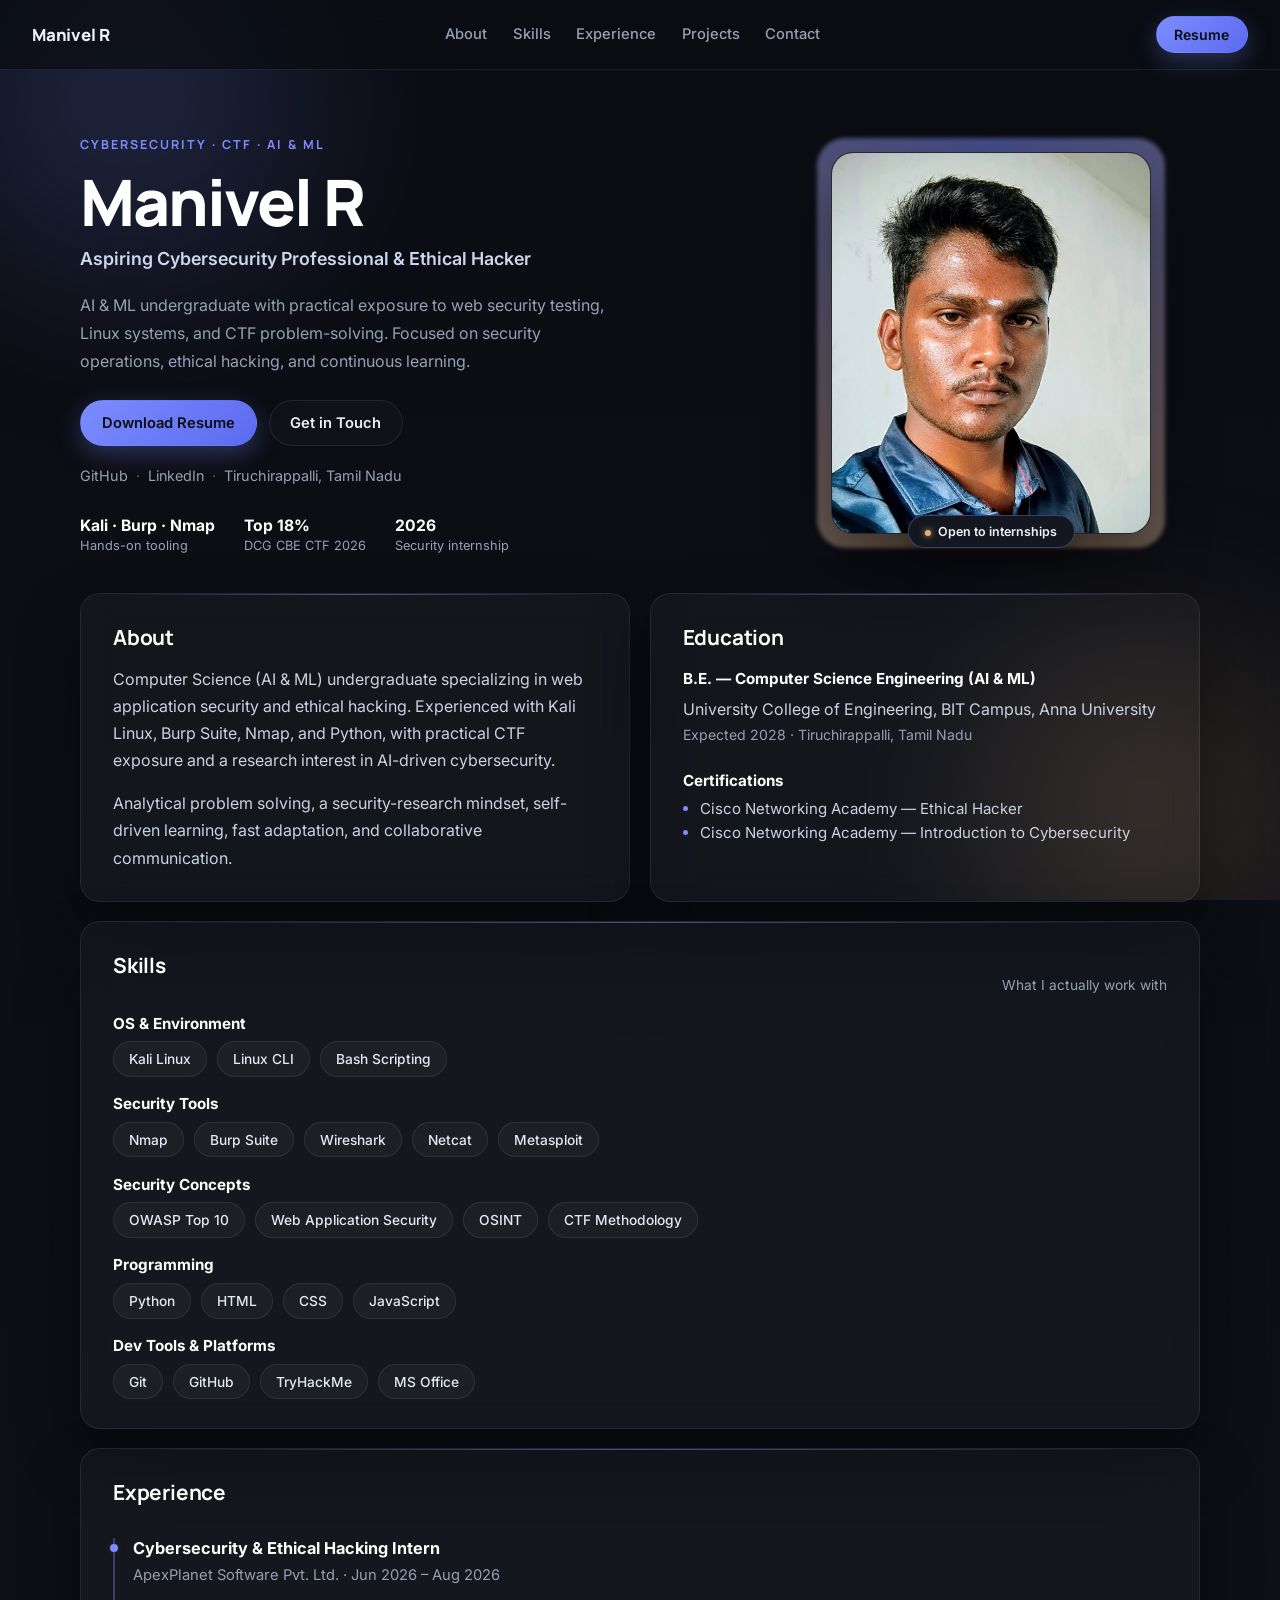
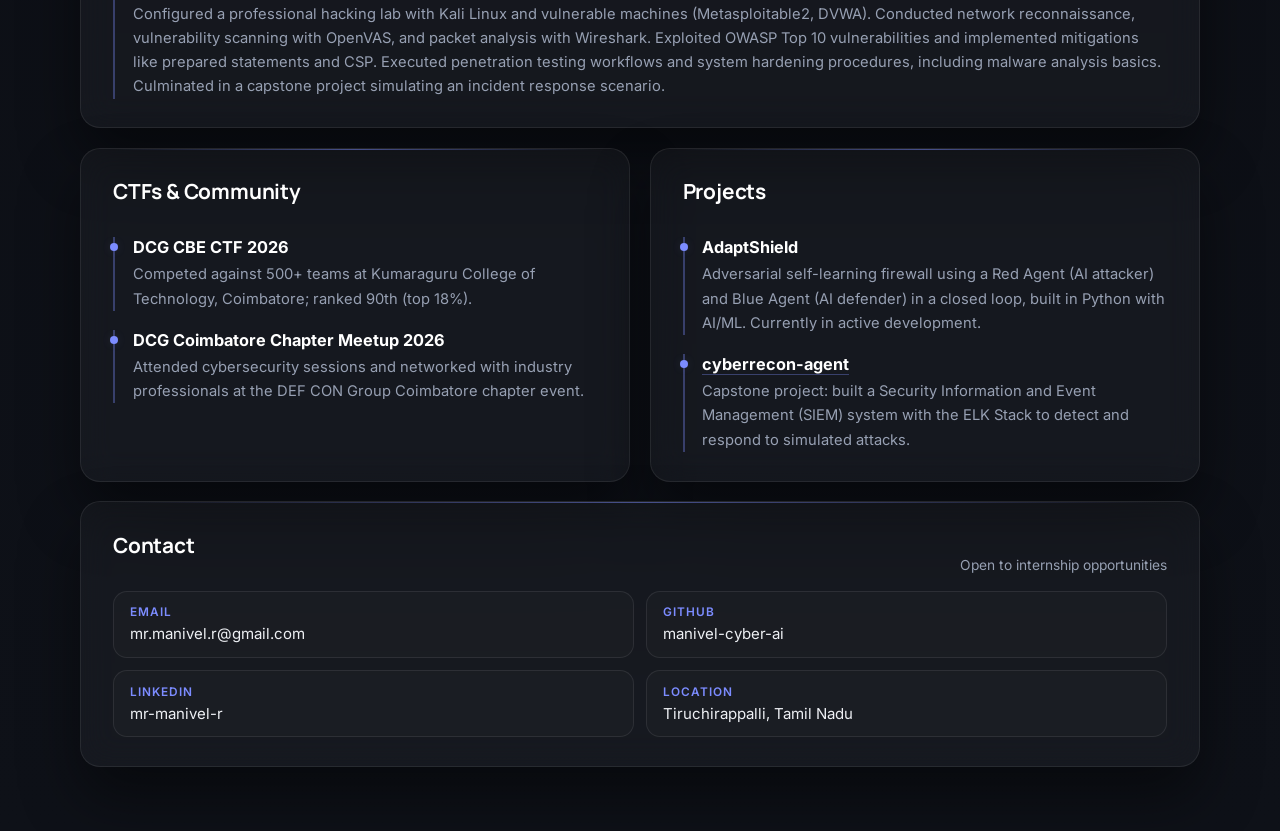
==== index.html @ faaf05df "Update portfolio" ====
<!doctype html>
<html lang="en">
  <head>
    <meta charset="UTF-8" />
    <meta name="viewport" content="width=device-width, initial-scale=1.0" />
    <meta
      name="description"
      content="Manivel R — Cybersecurity-focused AI & ML undergraduate portfolio and resume."
    />
    <meta
      name="keywords"
      content="Manivel R, cybersecurity, AI and ML, portfolio, ethical hacking, CTF"
    />
    <meta name="author" content="Manivel R" />
    <meta property="og:title" content="Manivel R | Cybersecurity Portfolio" />
    <meta
      property="og:description"
      content="Cybersecurity-focused AI & ML undergraduate portfolio featuring skills, projects, and resume."
    />
    <meta property="og:type" content="website" />
    <meta property="og:image" content="profile_pic.jpeg" />
    <meta name="theme-color" content="#0b0d13" />
    <title>Manivel R | Portfolio</title>
    <link rel="preconnect" href="https://fonts.googleapis.com" />
    <link rel="preconnect" href="https://fonts.gstatic.com" crossorigin />
    <link
      href="https://fonts.googleapis.com/css2?family=Inter:wght@400;500;600;700&family=Manrope:wght@600;700;800&display=swap"
      rel="stylesheet"
    />
    <link rel="stylesheet" href="styles.css" />
  </head>
  <body>
    <div class="bg-field" aria-hidden="true">
      <div class="blob blob-1"></div>
      <div class="blob blob-2"></div>
    </div>

    <header class="topnav">
      <a class="brand" href="#top">Manivel R</a>
      <nav class="nav-links">
        <a href="#about">About</a>
        <a href="#skills">Skills</a>
        <a href="#experience">Experience</a>
        <a href="#projects">Projects</a>
        <a href="#contact">Contact</a>
      </nav>
      <a class="btn primary nav-cta" href="Manivel_R_Portfolio_Resume.pdf" target="_blank" rel="noreferrer">
        Resume
      </a>
    </header>

    <main class="page" id="top">
      <!-- HERO -->
      <section class="hero">
        <div class="hero-text">
          <p class="eyebrow">Cybersecurity &middot; CTF &middot; AI &amp; ML</p>
          <h1>Manivel R</h1>
          <p class="role">Aspiring Cybersecurity Professional &amp; Ethical Hacker</p>
          <p class="subtitle">
            AI &amp; ML undergraduate with practical exposure to web security testing, Linux
            systems, and CTF problem-solving. Focused on security operations, ethical hacking,
            and continuous learning.
          </p>

          <div class="hero-actions">
            <a class="btn primary" href="Manivel_R_Portfolio_Resume.pdf" target="_blank" rel="noreferrer">
              Download Resume
            </a>
            <a class="btn ghost" href="mailto:mr.manivel.r@gmail.com">Get in Touch</a>
          </div>

          <div class="hero-links">
            <a href="https://github.com/manivel-cyber-ai" target="_blank" rel="noreferrer">GitHub</a>
            <span class="dot-sep">&middot;</span>
            <a href="https://linkedin.com/in/mr-manivel-r" target="_blank" rel="noreferrer">LinkedIn</a>
            <span class="dot-sep">&middot;</span>
            <span>Tiruchirappalli, Tamil Nadu</span>
          </div>

          <ul class="fact-row">
            <li>
              <strong>Kali &middot; Burp &middot; Nmap</strong>
              <span>Hands-on tooling</span>
            </li>
            <li>
              <strong>Top 18%</strong>
              <span>DCG CBE CTF 2026</span>
            </li>
            <li>
              <strong>2026</strong>
              <span>Security internship</span>
            </li>
          </ul>
        </div>

        <div class="hero-photo">
          <div class="photo-ring" aria-hidden="true"></div>
          <div class="photo-card">
            <img
              src="profile_pic.jpeg"
              alt="Portrait of Manivel R"
              width="420"
              height="500"
              fetchpriority="high"
              decoding="async"
            />
          </div>
          <span class="status-pill">Open to internships</span>
        </div>
      </section>

      <!-- ABOUT + EDUCATION -->
      <section class="grid two-up mb" id="about">
        <article class="panel reveal">
          <h2>About</h2>
          <p>
            Computer Science (AI &amp; ML) undergraduate specializing in web application
            security and ethical hacking. Experienced with Kali Linux, Burp Suite, Nmap, and
            Python, with practical CTF exposure and a research interest in AI-driven
            cybersecurity.
          </p>
          <p class="mt-md">
            Analytical problem solving, a security-research mindset, self-driven learning, fast
            adaptation, and collaborative communication.
          </p>
        </article>

        <article class="panel reveal" id="education" style="animation-delay:.08s">
          <h2>Education</h2>
          <p class="item-title">B.E. — Computer Science Engineering (AI &amp; ML)</p>
          <p>University College of Engineering, BIT Campus, Anna University</p>
          <p class="muted">Expected 2028 &middot; Tiruchirappalli, Tamil Nadu</p>

          <p class="item-title mt-lg">Certifications</p>
          <ul class="cert-list">
            <li>Cisco Networking Academy — Ethical Hacker</li>
            <li>Cisco Networking Academy — Introduction to Cybersecurity</li>
          </ul>
        </article>
      </section>

      <!-- SKILLS -->
      <section class="panel mb reveal" id="skills">
        <div class="section-head">
          <h2>Skills</h2>
          <span>What I actually work with</span>
        </div>

        <p class="item-title mt-sm">OS &amp; Environment</p>
        <div class="chips mb-sm">
          <span>Kali Linux</span>
          <span>Linux CLI</span>
          <span>Bash Scripting</span>
        </div>

        <p class="item-title mt-sm">Security Tools</p>
        <div class="chips mb-sm">
          <span>Nmap</span>
          <span>Burp Suite</span>
          <span>Wireshark</span>
          <span>Netcat</span>
          <span>Metasploit</span>
        </div>

        <p class="item-title mt-sm">Security Concepts</p>
        <div class="chips mb-sm">
          <span>OWASP Top 10</span>
          <span>Web Application Security</span>
          <span>OSINT</span>
          <span>CTF Methodology</span>
        </div>

        <p class="item-title mt-sm">Programming</p>
        <div class="chips mb-sm">
          <span>Python</span>
          <span>HTML</span>
          <span>CSS</span>
          <span>JavaScript</span>
        </div>

        <p class="item-title mt-sm">Dev Tools &amp; Platforms</p>
        <div class="chips">
          <span>Git</span>
          <span>GitHub</span>
          <span>TryHackMe</span>
          <span>MS Office</span>
        </div>
      </section>

      <!-- EXPERIENCE -->
      <section class="panel mb reveal" id="experience">
        <div class="section-head">
          <h2>Experience</h2>
        </div>
        <ul class="timeline">
          <li>
            <strong>Cybersecurity &amp; Ethical Hacking Intern</strong>
            <span class="muted">ApexPlanet Software Pvt. Ltd. &middot; Jun 2026 – Aug 2026</span>
            <span class="desc-text mt-sm">
              Configured a professional hacking lab with Kali Linux and vulnerable machines
              (Metasploitable2, DVWA). Conducted network reconnaissance, vulnerability scanning
              with OpenVAS, and packet analysis with Wireshark. Exploited OWASP Top 10
              vulnerabilities and implemented mitigations like prepared statements and CSP.
              Executed penetration testing workflows and system hardening procedures, including
              malware analysis basics. Culminated in a capstone project simulating an incident
              response scenario.
            </span>
          </li>
        </ul>
      </section>

      <!-- CTF + PROJECTS -->
      <section class="grid two-up mb reveal">
        <article class="panel">
          <div class="section-head">
            <h2>CTFs &amp; Community</h2>
          </div>
          <ul class="timeline">
            <li>
              <strong>DCG CBE CTF 2026</strong>
              <span>Competed against 500+ teams at Kumaraguru College of Technology, Coimbatore; ranked 90th (top 18%).</span>
            </li>
            <li>
              <strong>DCG Coimbatore Chapter Meetup 2026</strong>
              <span>Attended cybersecurity sessions and networked with industry professionals at the DEF CON Group Coimbatore chapter event.</span>
            </li>
          </ul>
        </article>

        <article class="panel" id="projects" style="animation-delay:.08s">
          <div class="section-head">
            <h2>Projects</h2>
          </div>
          <ul class="timeline">
            <li>
              <strong>AdaptShield</strong>
              <span>
                Adversarial self-learning firewall using a Red Agent (AI attacker) and Blue
                Agent (AI defender) in a closed loop, built in Python with AI/ML. Currently in
                active development.
              </span>
            </li>
            <li>
              <strong>
                <a class="project-link" href="https://github.com/manivel-cyber-ai/cyberrecon-agent" target="_blank" rel="noreferrer">cyberrecon-agent</a>
              </strong>
              <span>
                Capstone project: built a Security Information and Event Management (SIEM)
                system with the ELK Stack to detect and respond to simulated attacks.
              </span>
            </li>
          </ul>
        </article>
      </section>

      <!-- CONTACT / FOOTER -->
      <footer class="panel reveal" id="contact">
        <div class="section-head">
          <h2>Contact</h2>
          <span>Open to internship opportunities</span>
        </div>
        <div class="contact-grid">
          <a class="contact-item" href="mailto:mr.manivel.r@gmail.com">
            <span class="contact-key">Email</span>
            <span class="contact-val">mr.manivel.r@gmail.com</span>
          </a>
          <a class="contact-item" href="https://github.com/manivel-cyber-ai" target="_blank" rel="noreferrer">
            <span class="contact-key">GitHub</span>
            <span class="contact-val">manivel-cyber-ai</span>
          </a>
          <a class="contact-item" href="https://linkedin.com/in/mr-manivel-r" target="_blank" rel="noreferrer">
            <span class="contact-key">LinkedIn</span>
            <span class="contact-val">mr-manivel-r</span>
          </a>
          <div class="contact-item static">
            <span class="contact-key">Location</span>
            <span class="contact-val">Tiruchirappalli, Tamil Nadu</span>
          </div>
        </div>
      </footer>
    </main>

    <script src="script.js"></script>
  </body>
</html>
---- styles.css ----
:root {
  --bg: #0b0d13;
  --bg-2: #0e1118;
  --surface: rgba(255, 255, 255, 0.035);
  --surface-solid: #14171f;
  --border: rgba(255, 255, 255, 0.08);
  --border-strong: rgba(124, 140, 255, 0.35);
  --text: #eef0f4;
  --muted: #97a0b3;
  --accent: #7c8cff;
  --accent-soft: rgba(124, 140, 255, 0.14);
  --sand: #e3b075;
  --sand-soft: rgba(227, 176, 117, 0.16);
  --shadow: 0 30px 60px rgba(0, 0, 0, 0.45);
  --sans: Inter, system-ui, -apple-system, "Segoe UI", sans-serif;
  --display: Manrope, Inter, system-ui, sans-serif;
}

* {
  box-sizing: border-box;
}

html {
  scroll-behavior: smooth;
}

@media (prefers-reduced-motion: reduce) {
  html {
    scroll-behavior: auto;
  }
  *, *::before, *::after {
    animation-duration: 0.001ms !important;
    animation-iteration-count: 1 !important;
    transition-duration: 0.001ms !important;
  }
}

body {
  margin: 0;
  font-family: var(--sans);
  color: var(--text);
  background: linear-gradient(180deg, var(--bg), var(--bg-2));
  min-height: 100vh;
  overflow-x: hidden;
}

h1, h2, .eyebrow, .brand {
  font-family: var(--display);
}

/* ---------- ambient background ---------- */
.bg-field {
  position: fixed;
  inset: 0;
  z-index: 0;
  pointer-events: none;
  overflow: hidden;
}

.blob {
  position: absolute;
  border-radius: 50%;
  filter: blur(90px);
  opacity: 0.28;
  animation: drift 22s ease-in-out infinite;
}

.blob-1 {
  width: 32rem;
  height: 32rem;
  top: -10rem;
  left: -8rem;
  background: radial-gradient(circle, var(--accent), transparent 70%);
}

.blob-2 {
  width: 28rem;
  height: 28rem;
  bottom: -8rem;
  right: -6rem;
  background: radial-gradient(circle, var(--sand), transparent 70%);
  animation-delay: -8s;
  animation-duration: 26s;
}

@keyframes drift {
  0%, 100% { transform: translate(0, 0) scale(1); }
  50% { transform: translate(3rem, -2rem) scale(1.08); }
}

/* ---------- top nav ---------- */
.topnav {
  position: sticky;
  top: 0;
  z-index: 50;
  display: flex;
  align-items: center;
  justify-content: space-between;
  gap: 1rem;
  padding: 1rem 2rem;
  background: rgba(11, 13, 19, 0.72);
  backdrop-filter: blur(14px);
  border-bottom: 1px solid var(--border);
}

.brand {
  font-weight: 800;
  font-size: 1.05rem;
  color: var(--text);
  text-decoration: none;
  letter-spacing: -0.01em;
}

.nav-links {
  display: flex;
  gap: 1.6rem;
}

.nav-links a {
  color: var(--muted);
  text-decoration: none;
  font-size: 0.92rem;
  font-weight: 500;
  transition: color 0.2s ease;
}

.nav-links a:hover {
  color: var(--text);
}

.nav-cta {
  padding: 0.55rem 1.1rem !important;
  font-size: 0.88rem !important;
}

@media (max-width: 760px) {
  .nav-links {
    display: none;
  }
  .topnav {
    padding: 0.9rem 1.2rem;
  }
}

/* ---------- layout ---------- */
.page {
  width: min(1120px, calc(100% - 2.4rem));
  margin: 0 auto;
  padding: 3rem 0 4rem;
  position: relative;
  z-index: 1;
}

.grid {
  display: grid;
  gap: 1.2rem;
}

.two-up {
  grid-template-columns: repeat(2, minmax(0, 1fr));
}

.mb { margin-bottom: 1.2rem; }
.mb-sm { margin-bottom: 0.9rem; }
.mt-sm { margin-top: 0.9rem; display: block; }
.mt-md { margin-top: 1rem; }
.mt-lg { margin-top: 1.3rem; display: block; }

/* ---------- reveal on scroll ---------- */
.reveal {
  opacity: 0;
  transform: translateY(24px);
  transition: opacity 0.7s cubic-bezier(0.16, 1, 0.3, 1), transform 0.7s cubic-bezier(0.16, 1, 0.3, 1);
}

.reveal.in-view {
  opacity: 1;
  transform: translateY(0);
}

/* ---------- panels ---------- */
.panel {
  background: var(--surface);
  border: 1px solid var(--border);
  border-radius: 20px;
  padding: 1.8rem 2rem;
  box-shadow: var(--shadow);
  backdrop-filter: blur(16px);
  transition: transform 0.35s cubic-bezier(0.16, 1, 0.3, 1), border-color 0.3s ease, box-shadow 0.3s ease;
  position: relative;
}

.panel::before {
  content: "";
  position: absolute;
  top: 0;
  left: 2rem;
  right: 2rem;
  height: 1px;
  background: linear-gradient(90deg, transparent, var(--accent), transparent);
  opacity: 0.5;
}

.panel:hover {
  transform: translateY(-4px);
  border-color: var(--border-strong);
  box-shadow: 0 36px 70px rgba(0, 0, 0, 0.5);
}

h2 {
  margin: 0 0 0.9rem;
  font-size: 1.3rem;
  font-weight: 700;
  color: #fff;
  letter-spacing: -0.01em;
}

.section-head {
  display: flex;
  align-items: end;
  justify-content: space-between;
  gap: 1rem;
  margin-bottom: 1.1rem;
}

.section-head span {
  color: var(--muted);
  font-size: 0.86rem;
}

p {
  margin: 0;
  line-height: 1.7;
  color: #cbd2e0;
}

.muted {
  color: var(--muted);
  font-size: 0.88rem;
}

.item-title {
  font-weight: 700;
  margin-bottom: 0.3rem;
  color: #fff;
  font-size: 0.95rem;
}

.cert-list {
  margin: 0.3rem 0 0;
  padding-left: 1.1rem;
  color: #cbd2e0;
  display: grid;
  gap: 0.35rem;
  font-size: 0.94rem;
}

.cert-list li::marker {
  color: var(--accent);
}

/* ---------- hero ---------- */
.hero {
  display: grid;
  grid-template-columns: 1.35fr 0.85fr;
  gap: 2.5rem;
  align-items: center;
  margin-bottom: 2.5rem;
  padding-top: 1rem;
}

.eyebrow {
  margin: 0 0 0.9rem;
  text-transform: uppercase;
  letter-spacing: 0.16em;
  color: var(--accent);
  font-weight: 700;
  font-size: 0.78rem;
}

h1 {
  margin: 0;
  font-size: clamp(2.6rem, 5.2vw, 4rem);
  line-height: 1.02;
  letter-spacing: -0.03em;
  font-weight: 800;
  color: #fff;
}

.role {
  margin-top: 0.6rem;
  color: #cdd6ec;
  font-size: 1.12rem;
  font-weight: 600;
}

.subtitle {
  margin: 1rem 0 0;
  max-width: 54ch;
  color: var(--muted);
  font-size: 1rem;
  line-height: 1.75;
}

.hero-actions {
  display: flex;
  flex-wrap: wrap;
  gap: 0.75rem;
  margin-top: 1.6rem;
}

.btn {
  display: inline-flex;
  align-items: center;
  justify-content: center;
  padding: 0.82rem 1.3rem;
  border-radius: 999px;
  text-decoration: none;
  font-weight: 600;
  font-size: 0.92rem;
  border: 1px solid transparent;
  transition: transform 0.2s ease, box-shadow 0.2s ease, background 0.2s ease, border-color 0.2s ease;
}

.btn:hover {
  transform: translateY(-2px);
}

.primary {
  background: linear-gradient(135deg, var(--accent), #5b6bef);
  color: #0b0d13;
  box-shadow: 0 8px 24px rgba(124, 140, 255, 0.3);
}

.primary:hover {
  box-shadow: 0 12px 30px rgba(124, 140, 255, 0.45);
}

.ghost {
  color: var(--text);
  border-color: var(--border);
  background: rgba(255, 255, 255, 0.02);
}

.ghost:hover {
  border-color: var(--accent);
  background: var(--accent-soft);
}

.hero-links {
  display: flex;
  align-items: center;
  gap: 0.5rem;
  margin-top: 1.3rem;
  color: var(--muted);
  font-size: 0.9rem;
}

.hero-links a {
  color: var(--muted);
  text-decoration: none;
  transition: color 0.2s ease;
}

.hero-links a:hover {
  color: var(--accent);
}

.dot-sep {
  opacity: 0.5;
}

.fact-row {
  list-style: none;
  margin: 2rem 0 0;
  padding: 0;
  display: flex;
  gap: 1.8rem;
  flex-wrap: wrap;
}

.fact-row li {
  display: flex;
  flex-direction: column;
  gap: 0.2rem;
}

.fact-row strong {
  font-size: 0.98rem;
  color: #fff;
  font-weight: 700;
}

.fact-row span {
  color: var(--muted);
  font-size: 0.8rem;
}

/* ---------- hero photo ---------- */
.hero-photo {
  position: relative;
  justify-self: center;
  width: min(320px, 100%);
}

.photo-ring {
  position: absolute;
  inset: -14px;
  border-radius: 28px;
  background: conic-gradient(from 0deg, var(--accent), var(--sand), var(--accent));
  opacity: 0.5;
  filter: blur(2px);
  animation: rotate-ring 14s linear infinite;
}

@keyframes rotate-ring {
  to { transform: rotate(360deg); }
}

.photo-card {
  position: relative;
  border-radius: 22px;
  overflow: hidden;
  border: 1px solid var(--border);
  background: var(--surface-solid);
  box-shadow: var(--shadow);
}

.photo-card img {
  display: block;
  width: 100%;
  height: clamp(300px, 34vw, 380px);
  object-fit: cover;
  object-position: center 16%;
  filter: saturate(1.05) contrast(1.03);
}

.status-pill {
  position: absolute;
  bottom: -14px;
  left: 50%;
  transform: translateX(-50%);
  background: var(--surface-solid);
  border: 1px solid var(--border-strong);
  color: var(--text);
  font-size: 0.78rem;
  font-weight: 600;
  padding: 0.5rem 1rem;
  border-radius: 999px;
  box-shadow: 0 10px 24px rgba(0, 0, 0, 0.4);
  white-space: nowrap;
  animation: bob 4s ease-in-out infinite;
}

.status-pill::before {
  content: "";
  display: inline-block;
  width: 6px;
  height: 6px;
  border-radius: 50%;
  background: var(--sand);
  margin-right: 0.45rem;
  box-shadow: 0 0 6px var(--sand);
}

@keyframes bob {
  0%, 100% { transform: translate(-50%, 0); }
  50% { transform: translate(-50%, -5px); }
}

/* ---------- chips ---------- */
.chips {
  display: flex;
  flex-wrap: wrap;
  gap: 0.6rem;
}

.chips span {
  padding: 0.55rem 0.95rem;
  border-radius: 999px;
  background: rgba(255, 255, 255, 0.04);
  border: 1px solid var(--border);
  color: #e4e8f2;
  font-size: 0.86rem;
  font-weight: 500;
  transition: all 0.2s ease;
  cursor: default;
}

.chips span:hover {
  background: var(--accent-soft);
  border-color: var(--accent);
  color: #fff;
  transform: translateY(-2px);
}

/* ---------- timeline ---------- */
.timeline {
  list-style: none;
  margin: 0;
  padding: 0;
  display: grid;
  gap: 1.2rem;
}

.timeline li {
  padding-left: 1.1rem;
  border-left: 2px solid var(--border-strong);
  position: relative;
}

.timeline li::before {
  content: "";
  position: absolute;
  left: -5px;
  top: 6px;
  width: 8px;
  height: 8px;
  border-radius: 50%;
  background: var(--accent);
  box-shadow: 0 0 10px var(--accent-soft);
}

.timeline strong {
  display: block;
  margin-bottom: 0.3rem;
  color: #fff;
  font-size: 1.02rem;
}

.project-link {
  color: #fff;
  text-decoration: none;
  border-bottom: 1px solid var(--border-strong);
  transition: color 0.2s ease, border-color 0.2s ease;
}

.project-link:hover {
  color: var(--accent);
  border-color: var(--accent);
}

.timeline span {
  color: var(--muted);
  line-height: 1.65;
  font-size: 0.92rem;
}

.desc-text {
  color: #cbd2e0;
  font-size: 0.92rem;
  line-height: 1.75;
}

/* ---------- contact ---------- */
.contact-grid {
  display: grid;
  grid-template-columns: repeat(2, minmax(0, 1fr));
  gap: 0.8rem;
}

.contact-item {
  display: flex;
  flex-direction: column;
  gap: 0.3rem;
  padding: 0.85rem 1rem;
  border-radius: 14px;
  background: rgba(255, 255, 255, 0.02);
  border: 1px solid var(--border);
  text-decoration: none;
  transition: all 0.2s ease;
}

a.contact-item:hover {
  border-color: var(--accent);
  background: var(--accent-soft);
  transform: translateY(-2px);
}

.contact-key {
  font-size: 0.74rem;
  color: var(--accent);
  text-transform: uppercase;
  letter-spacing: 0.08em;
  font-weight: 600;
}

.contact-val {
  color: var(--text);
  font-size: 0.94rem;
}

/* ---------- responsive ---------- */
@media (max-width: 900px) {
  .hero,
  .two-up {
    grid-template-columns: 1fr;
  }

  .hero-photo {
    order: -1;
    margin-bottom: 1rem;
  }

  .contact-grid {
    grid-template-columns: 1fr;
  }

  .fact-row {
    gap: 1.2rem;
  }
}

@media (max-width: 640px) {
  .page {
    width: min(100% - 1.2rem, 1120px);
    padding: 2rem 0 3rem;
  }

  .panel {
    padding: 1.4rem 1.4rem;
  }

  .hero-actions {
    display: grid;
  }

  .btn {
    width: 100%;
  }
}
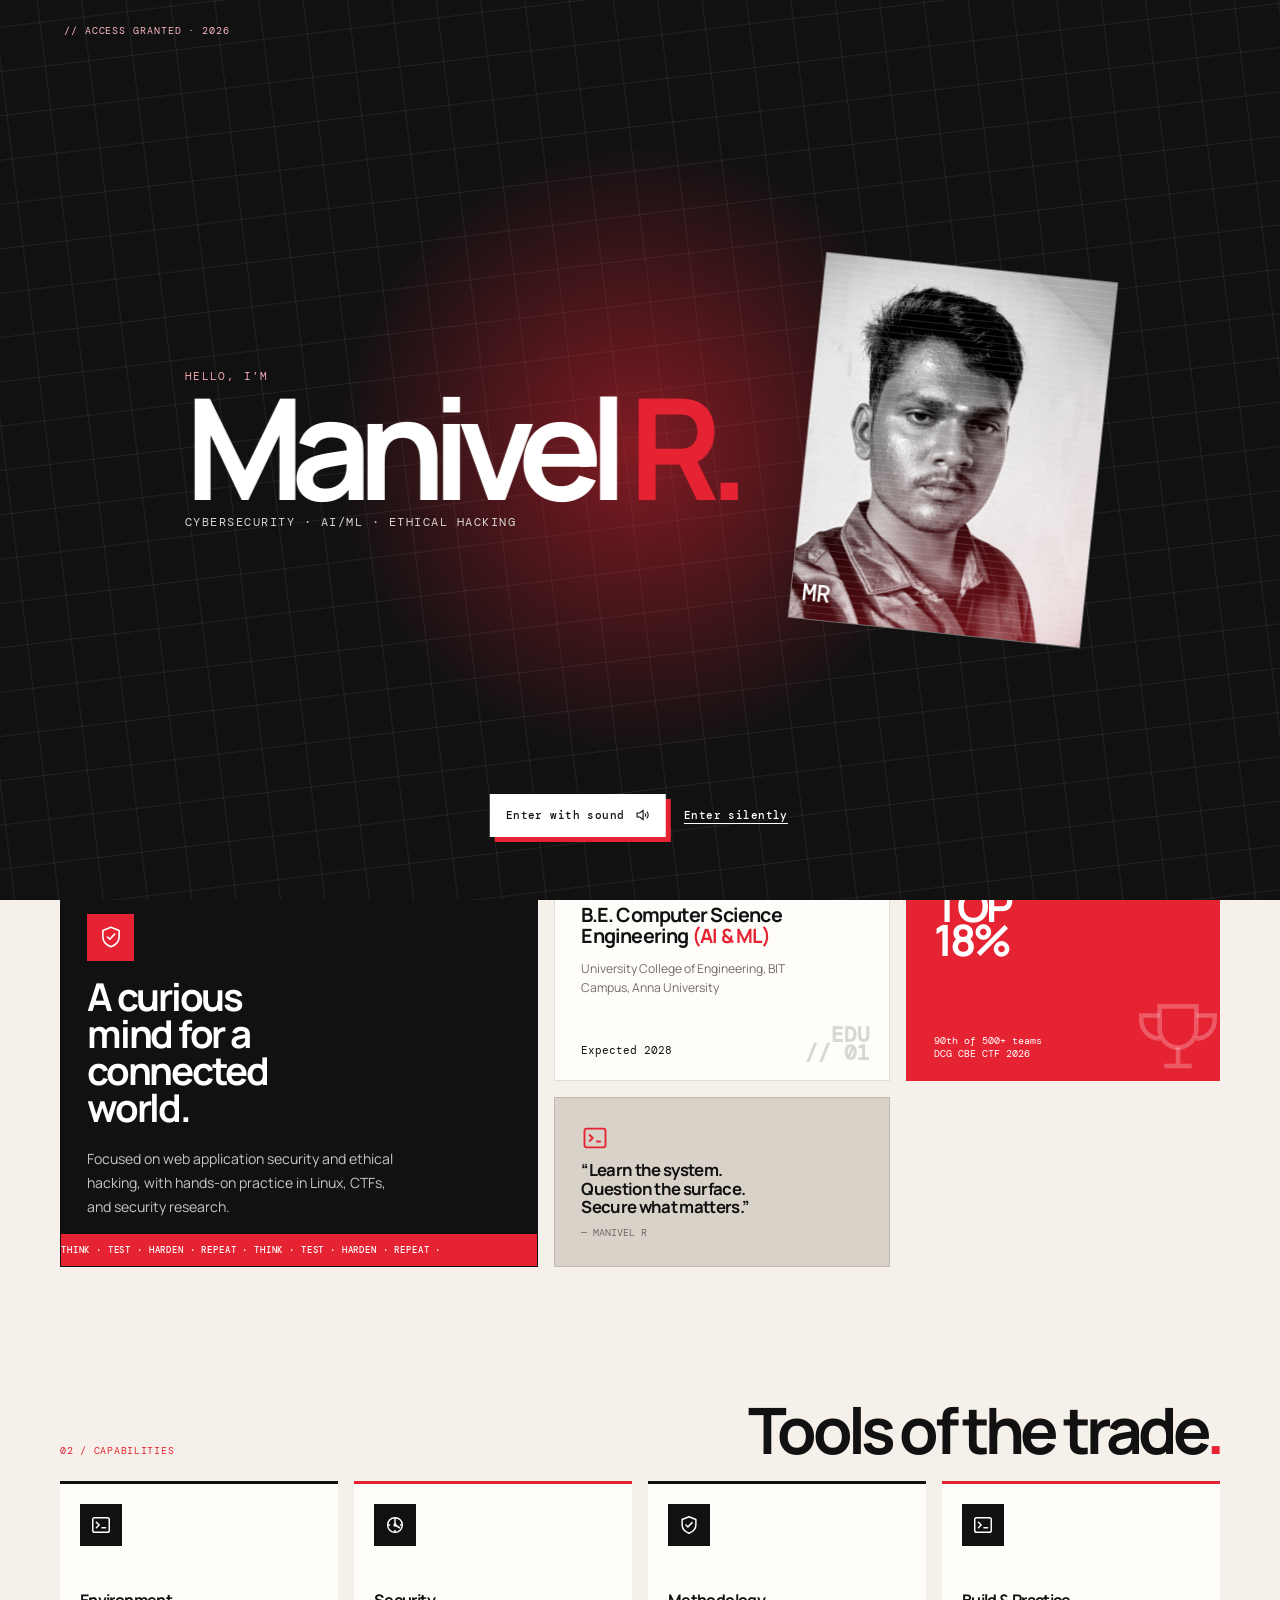
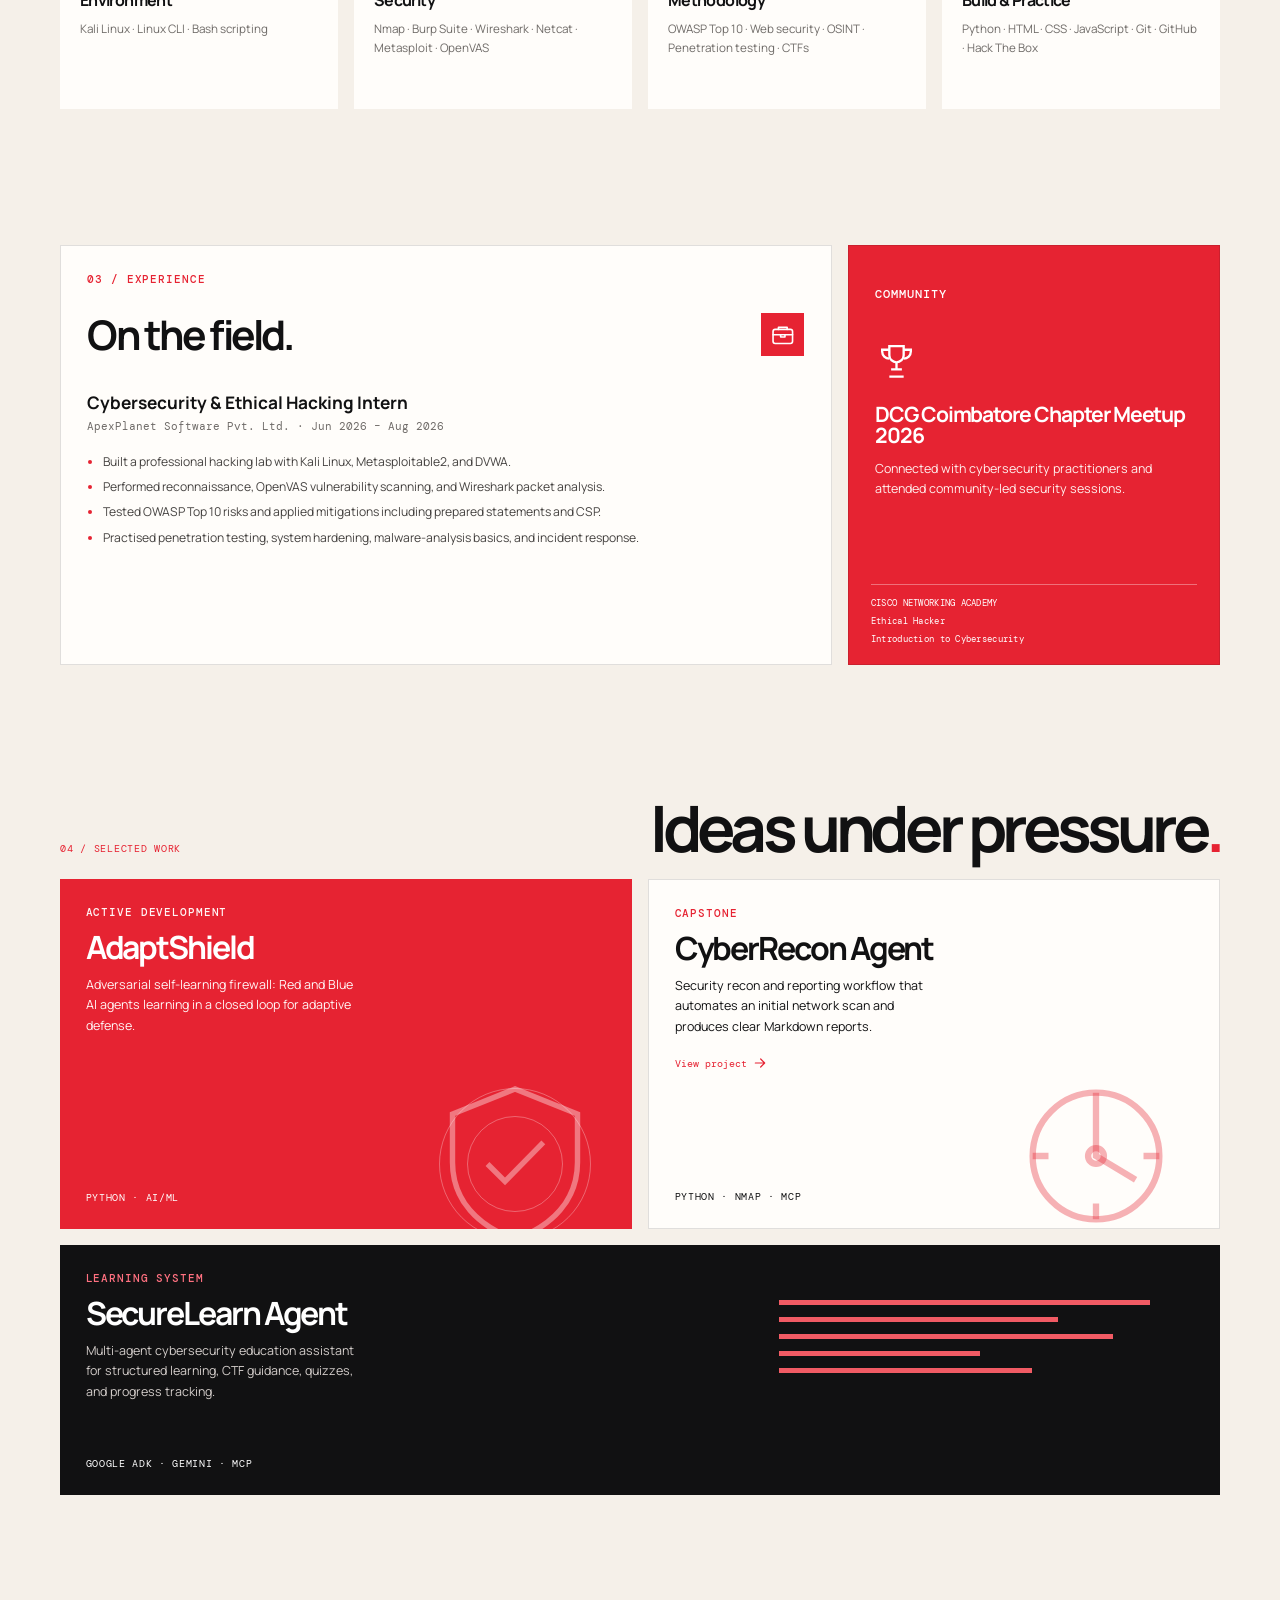
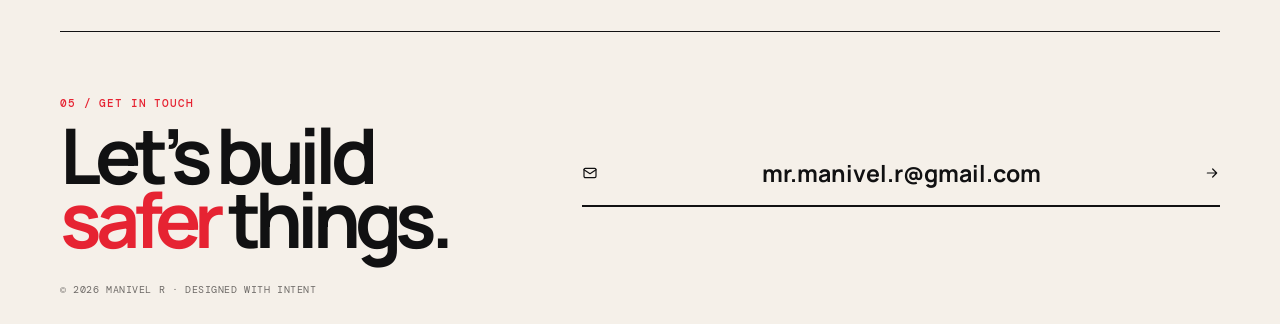
==== commit 2329bde3: "feat: build cinematic cybersecurity portfolio" ====
--- a/index.html
+++ b/index.html
@@ -3,283 +3,104 @@
   <head>
     <meta charset="UTF-8" />
     <meta name="viewport" content="width=device-width, initial-scale=1.0" />
-    <meta
-      name="description"
-      content="Manivel R — Cybersecurity-focused AI & ML undergraduate portfolio and resume."
-    />
-    <meta
-      name="keywords"
-      content="Manivel R, cybersecurity, AI and ML, portfolio, ethical hacking, CTF"
-    />
+    <meta name="description" content="Manivel R — cybersecurity, ethical hacking, and AI/ML portfolio." />
+    <meta name="keywords" content="Manivel R, cybersecurity, ethical hacking, AI, CTF, portfolio" />
     <meta name="author" content="Manivel R" />
     <meta property="og:title" content="Manivel R | Cybersecurity Portfolio" />
-    <meta
-      property="og:description"
-      content="Cybersecurity-focused AI & ML undergraduate portfolio featuring skills, projects, and resume."
-    />
+    <meta property="og:description" content="Cybersecurity-focused AI & ML undergraduate portfolio." />
     <meta property="og:type" content="website" />
     <meta property="og:image" content="profile_pic.jpeg" />
-    <meta name="theme-color" content="#0b0d13" />
-    <title>Manivel R | Portfolio</title>
+    <meta name="theme-color" content="#e7212d" />
+    <title>Manivel R | Cybersecurity Portfolio</title>
     <link rel="preconnect" href="https://fonts.googleapis.com" />
     <link rel="preconnect" href="https://fonts.gstatic.com" crossorigin />
-    <link
-      href="https://fonts.googleapis.com/css2?family=Inter:wght@400;500;600;700&family=Manrope:wght@600;700;800&display=swap"
-      rel="stylesheet"
-    />
+    <link href="https://fonts.googleapis.com/css2?family=DM+Mono:wght@400;500&family=Manrope:wght@500;600;700;800&display=swap" rel="stylesheet" />
     <link rel="stylesheet" href="styles.css" />
   </head>
   <body>
-    <div class="bg-field" aria-hidden="true">
-      <div class="blob blob-1"></div>
-      <div class="blob blob-2"></div>
-    </div>
+    <svg class="icon-sprite" aria-hidden="true">
+      <symbol id="shield" viewBox="0 0 24 24"><path d="M12 3 4.5 6v5.8c0 4.6 3.1 7.7 7.5 9.2 4.4-1.5 7.5-4.6 7.5-9.2V6L12 3Z"/><path d="m8.7 12 2.1 2.1 4.6-4.7"/></symbol>
+      <symbol id="terminal" viewBox="0 0 24 24"><rect x="3" y="4" width="18" height="16" rx="2"/><path d="m7 9 3 3-3 3M13 15h4"/></symbol>
+      <symbol id="radar" viewBox="0 0 24 24"><circle cx="12" cy="12" r="8"/><path d="M12 4v8l5 3M4 12h2M18 12h2M12 20v-2"/><circle cx="12" cy="12" r="1"/></symbol>
+      <symbol id="trophy" viewBox="0 0 24 24"><path d="M8 4h8v5a4 4 0 0 1-8 0V4Z"/><path d="M8 6H4v1a4 4 0 0 0 4 4M16 6h4v1a4 4 0 0 1-4 4M12 13v4M8 21h8M9 17h6"/></symbol>
+      <symbol id="briefcase" viewBox="0 0 24 24"><rect x="3" y="7" width="18" height="13" rx="2"/><path d="M8 7V5h8v2M3 12h18M10 12v2h4v-2"/></symbol>
+      <symbol id="github" viewBox="0 0 24 24"><path d="M15 22v-3.9c.04-1-.3-1.96-.96-2.7 3.14-.35 6.43-1.54 6.43-6.97a5.46 5.46 0 0 0-1.45-3.8 5.1 5.1 0 0 0-.14-3.75s-1.18-.38-3.87 1.45a13.4 13.4 0 0 0-7 0C5.32.5 4.14.88 4.14.88A5.1 5.1 0 0 0 4 4.63a5.46 5.46 0 0 0-1.45 3.8c0 5.42 3.28 6.62 6.4 6.98a3.6 3.6 0 0 0-.95 2.78V22"/><path d="M9 19c-3 .92-3-1.5-4.2-1.8"/></symbol>
+      <symbol id="linkedin" viewBox="0 0 24 24"><rect x="4" y="4" width="16" height="16" rx="2"/><path d="M8 11v5M8 8v.01M12 16v-5M12 13.3a2.3 2.3 0 0 1 4.6 0V16"/></symbol>
+      <symbol id="arrow" viewBox="0 0 24 24"><path d="M5 12h13M13 6l6 6-6 6"/></symbol>
+      <symbol id="mail" viewBox="0 0 24 24"><rect x="3" y="5" width="18" height="14" rx="2"/><path d="m3 7 9 6 9-6"/></symbol>
+      <symbol id="sound" viewBox="0 0 24 24"><path d="M5 9v6h4l5 4V5L9 9H5Z"/><path d="M17 9.5a4 4 0 0 1 0 5M19.5 7a7 7 0 0 1 0 10"/></symbol>
+    </svg>
+    <div class="scroll-progress" aria-hidden="true"></div>
+    <div class="cursor-glow" aria-hidden="true"></div>
+    <div class="noise" aria-hidden="true"></div>
+    <div class="background" aria-hidden="true"><canvas class="network-canvas"></canvas><i class="orb orb-one"></i><i class="orb orb-two"></i></div>
+    <section class="intro-screen" aria-label="Portfolio introduction">
+      <div class="intro-grid" aria-hidden="true"></div>
+      <p class="intro-code">// ACCESS GRANTED · 2026</p>
+      <div class="intro-copy"><p>HELLO, I’M</p><h1>Manivel <em>R.</em></h1><span>CYBERSECURITY · AI/ML · ETHICAL HACKING</span></div>
+      <div class="intro-portrait" aria-hidden="true"><img src="profile_pic.jpeg" alt="" /><i></i><b>MR</b></div>
+      <div class="intro-actions"><button class="intro-enter" type="button">Enter with sound <svg><use href="#sound" /></svg></button><button class="intro-skip" type="button">Enter silently</button></div>
+    </section>
 
-    <header class="topnav">
-      <a class="brand" href="#top">Manivel R</a>
-      <nav class="nav-links">
-        <a href="#about">About</a>
-        <a href="#skills">Skills</a>
-        <a href="#experience">Experience</a>
-        <a href="#projects">Projects</a>
-        <a href="#contact">Contact</a>
+    <header class="nav-wrap">
+      <nav class="nav" aria-label="Main navigation">
+        <a class="brand" href="#top"><span>MR</span> Manivel R</a>
+        <div class="nav-links">
+          <a href="#about">About</a><a href="#skills">Skills</a><a href="#experience">Experience</a><a href="#projects">Projects</a>
+        </div>
+        <div class="nav-actions"><button class="sound-toggle" type="button" aria-pressed="false" aria-label="Turn interface sound on"><svg><use href="#sound" /></svg></button><a class="nav-resume" href="Manivel_R_Portfolio_Resume.html" target="_blank" rel="noreferrer">Resume <svg><use href="#arrow" /></svg></a></div>
       </nav>
-      <a class="btn primary nav-cta" href="Manivel_R_Portfolio_Resume.pdf" target="_blank" rel="noreferrer">
-        Resume
-      </a>
     </header>
 
-    <main class="page" id="top">
-      <!-- HERO -->
-      <section class="hero">
-        <div class="hero-text">
-          <p class="eyebrow">Cybersecurity &middot; CTF &middot; AI &amp; ML</p>
-          <h1>Manivel R</h1>
-          <p class="role">Aspiring Cybersecurity Professional &amp; Ethical Hacker</p>
-          <p class="subtitle">
-            AI &amp; ML undergraduate with practical exposure to web security testing, Linux
-            systems, and CTF problem-solving. Focused on security operations, ethical hacking,
-            and continuous learning.
-          </p>
-
-          <div class="hero-actions">
-            <a class="btn primary" href="Manivel_R_Portfolio_Resume.pdf" target="_blank" rel="noreferrer">
-              Download Resume
-            </a>
-            <a class="btn ghost" href="mailto:mr.manivel.r@gmail.com">Get in Touch</a>
-          </div>
-
-          <div class="hero-links">
-            <a href="https://github.com/manivel-cyber-ai" target="_blank" rel="noreferrer">GitHub</a>
-            <span class="dot-sep">&middot;</span>
-            <a href="https://linkedin.com/in/mr-manivel-r" target="_blank" rel="noreferrer">LinkedIn</a>
-            <span class="dot-sep">&middot;</span>
-            <span>Tiruchirappalli, Tamil Nadu</span>
-          </div>
-
-          <ul class="fact-row">
-            <li>
-              <strong>Kali &middot; Burp &middot; Nmap</strong>
-              <span>Hands-on tooling</span>
-            </li>
-            <li>
-              <strong>Top 18%</strong>
-              <span>DCG CBE CTF 2026</span>
-            </li>
-            <li>
-              <strong>2026</strong>
-              <span>Security internship</span>
-            </li>
-          </ul>
+    <main id="top">
+      <section class="hero-stage">
+      <div class="hero page-width">
+        <div class="hero-copy">
+          <p class="eyebrow"><span></span> Cybersecurity portfolio · 2026</p>
+          <h1>Security is<br /><em>built</em> with intent<span class="blink">_</span></h1>
+          <p class="hero-intro">Hi, I’m <strong>Manivel R</strong> — an AI &amp; ML undergraduate exploring ethical hacking, web security, and AI-driven defense.</p>
+          <div class="hero-actions"><a class="button button-dark" href="#projects">See my work <svg><use href="#arrow" /></svg></a><a class="button button-light" href="mailto:mr.manivel.r@gmail.com">Let’s connect</a></div>
+          <div class="social-row"><a href="https://github.com/manivel-cyber-ai" target="_blank" rel="noreferrer"><svg><use href="#github" /></svg> GitHub</a><a href="https://linkedin.com/in/mr-manivel-r" target="_blank" rel="noreferrer"><svg><use href="#linkedin" /></svg> LinkedIn</a><span>TRICHY, INDIA</span></div>
         </div>
-
-        <div class="hero-photo">
-          <div class="photo-ring" aria-hidden="true"></div>
-          <div class="photo-card">
-            <img
-              src="profile_pic.jpeg"
-              alt="Portrait of Manivel R"
-              width="420"
-              height="500"
-              fetchpriority="high"
-              decoding="async"
-            />
-          </div>
-          <span class="status-pill">Open to internships</span>
+        <div class="hero-visual" aria-label="Portrait of Manivel R">
+          <div class="hero-stamp">OPEN TO<br />INTERNSHIPS</div>
+          <div class="portrait-frame"><img src="profile_pic.jpeg" alt="Portrait of Manivel R" width="360" height="430" fetchpriority="high" /><span class="portrait-scan"></span><span class="portrait-flash"></span></div>
+          <div class="hero-orbit orbit-a"></div><div class="hero-orbit orbit-b"></div>
+          <span class="portrait-label label-top">MANIVEL.R / SEC</span><span class="portrait-label label-side">ETHICAL HACKER</span>
+          <p class="visual-tag">01 — DEFEND<br />02 — DETECT<br />03 — LEARN</p>
         </div>
+      </div>
       </section>
 
-      <!-- ABOUT + EDUCATION -->
-      <section class="grid two-up mb" id="about">
-        <article class="panel reveal">
-          <h2>About</h2>
-          <p>
-            Computer Science (AI &amp; ML) undergraduate specializing in web application
-            security and ethical hacking. Experienced with Kali Linux, Burp Suite, Nmap, and
-            Python, with practical CTF exposure and a research interest in AI-driven
-            cybersecurity.
-          </p>
-          <p class="mt-md">
-            Analytical problem solving, a security-research mindset, self-driven learning, fast
-            adaptation, and collaborative communication.
-          </p>
-        </article>
-
-        <article class="panel reveal" id="education" style="animation-delay:.08s">
-          <h2>Education</h2>
-          <p class="item-title">B.E. — Computer Science Engineering (AI &amp; ML)</p>
-          <p>University College of Engineering, BIT Campus, Anna University</p>
-          <p class="muted">Expected 2028 &middot; Tiruchirappalli, Tamil Nadu</p>
-
-          <p class="item-title mt-lg">Certifications</p>
-          <ul class="cert-list">
-            <li>Cisco Networking Academy — Ethical Hacker</li>
-            <li>Cisco Networking Academy — Introduction to Cybersecurity</li>
-          </ul>
-        </article>
+      <section class="bento page-width" id="about">
+        <article class="card intro-card reveal"><p class="card-kicker">01 / ABOUT ME</p><div class="icon-box"><svg><use href="#shield" /></svg></div><h2>A curious mind for a connected world.</h2><p>Focused on web application security and ethical hacking, with hands-on practice in Linux, CTFs, and security research.</p><div class="marquee"><span>THINK · TEST · HARDEN · REPEAT · THINK · TEST · HARDEN · REPEAT ·</span></div></article>
+        <article class="card education-card reveal"><p class="card-kicker">EDUCATION</p><h3>B.E. Computer Science Engineering <em>(AI &amp; ML)</em></h3><p>University College of Engineering, BIT Campus, Anna University</p><strong>Expected 2028</strong><div class="corner-mark">EDU<br />// 01</div></article>
+        <article class="card stat-card red reveal"><span>CTF RANK</span><strong>TOP<br />18%</strong><p>90th of 500+ teams<br />DCG CBE CTF 2026</p><svg class="giant-icon"><use href="#trophy" /></svg></article>
+        <article class="card quote-card reveal"><svg><use href="#terminal" /></svg><p>“Learn the system. Question the surface. Secure what matters.”</p><span>— MANIVEL R</span></article>
       </section>
 
-      <!-- SKILLS -->
-      <section class="panel mb reveal" id="skills">
-        <div class="section-head">
-          <h2>Skills</h2>
-          <span>What I actually work with</span>
-        </div>
-
-        <p class="item-title mt-sm">OS &amp; Environment</p>
-        <div class="chips mb-sm">
-          <span>Kali Linux</span>
-          <span>Linux CLI</span>
-          <span>Bash Scripting</span>
-        </div>
-
-        <p class="item-title mt-sm">Security Tools</p>
-        <div class="chips mb-sm">
-          <span>Nmap</span>
-          <span>Burp Suite</span>
-          <span>Wireshark</span>
-          <span>Netcat</span>
-          <span>Metasploit</span>
-        </div>
-
-        <p class="item-title mt-sm">Security Concepts</p>
-        <div class="chips mb-sm">
-          <span>OWASP Top 10</span>
-          <span>Web Application Security</span>
-          <span>OSINT</span>
-          <span>CTF Methodology</span>
-        </div>
-
-        <p class="item-title mt-sm">Programming</p>
-        <div class="chips mb-sm">
-          <span>Python</span>
-          <span>HTML</span>
-          <span>CSS</span>
-          <span>JavaScript</span>
-        </div>
-
-        <p class="item-title mt-sm">Dev Tools &amp; Platforms</p>
-        <div class="chips">
-          <span>Git</span>
-          <span>GitHub</span>
-          <span>TryHackMe</span>
-          <span>MS Office</span>
-        </div>
+      <section class="section-heading page-width" id="skills"><p>02 / CAPABILITIES</p><h2>Tools of the trade<span>.</span></h2></section>
+      <section class="skill-grid page-width">
+        <article class="skill-card reveal"><div class="skill-icon"><svg><use href="#terminal" /></svg></div><h3>Environment</h3><p>Kali Linux · Linux CLI · Bash scripting</p></article>
+        <article class="skill-card reveal"><div class="skill-icon"><svg><use href="#radar" /></svg></div><h3>Security</h3><p>Nmap · Burp Suite · Wireshark · Netcat · Metasploit · OpenVAS</p></article>
+        <article class="skill-card reveal"><div class="skill-icon"><svg><use href="#shield" /></svg></div><h3>Methodology</h3><p>OWASP Top 10 · Web security · OSINT · Penetration testing · CTFs</p></article>
+        <article class="skill-card reveal"><div class="skill-icon"><svg><use href="#terminal" /></svg></div><h3>Build &amp; Practice</h3><p>Python · HTML · CSS · JavaScript · Git · GitHub · Hack The Box</p></article>
       </section>
 
-      <!-- EXPERIENCE -->
-      <section class="panel mb reveal" id="experience">
-        <div class="section-head">
-          <h2>Experience</h2>
-        </div>
-        <ul class="timeline">
-          <li>
-            <strong>Cybersecurity &amp; Ethical Hacking Intern</strong>
-            <span class="muted">ApexPlanet Software Pvt. Ltd. &middot; Jun 2026 – Aug 2026</span>
-            <span class="desc-text mt-sm">
-              Configured a professional hacking lab with Kali Linux and vulnerable machines
-              (Metasploitable2, DVWA). Conducted network reconnaissance, vulnerability scanning
-              with OpenVAS, and packet analysis with Wireshark. Exploited OWASP Top 10
-              vulnerabilities and implemented mitigations like prepared statements and CSP.
-              Executed penetration testing workflows and system hardening procedures, including
-              malware analysis basics. Culminated in a capstone project simulating an incident
-              response scenario.
-            </span>
-          </li>
-        </ul>
+      <section class="bento bento-lower page-width">
+        <article class="card experience-card reveal" id="experience"><p class="card-kicker">03 / EXPERIENCE</p><div class="title-row"><h2>On the field.</h2><svg><use href="#briefcase" /></svg></div><h3>Cybersecurity &amp; Ethical Hacking Intern</h3><p class="meta">ApexPlanet Software Pvt. Ltd. · Jun 2026 – Aug 2026</p><ul><li>Built a professional hacking lab with Kali Linux, Metasploitable2, and DVWA.</li><li>Performed reconnaissance, OpenVAS vulnerability scanning, and Wireshark packet analysis.</li><li>Tested OWASP Top 10 risks and applied mitigations including prepared statements and CSP.</li><li>Practised penetration testing, system hardening, malware-analysis basics, and incident response.</li></ul></article>
+        <article class="card community-card reveal"><p class="card-kicker">COMMUNITY</p><svg><use href="#trophy" /></svg><h3>DCG Coimbatore Chapter Meetup 2026</h3><p>Connected with cybersecurity practitioners and attended community-led security sessions.</p><div class="cert-lines"><span>CISCO NETWORKING ACADEMY</span><b>Ethical Hacker</b><b>Introduction to Cybersecurity</b></div></article>
       </section>
 
-      <!-- CTF + PROJECTS -->
-      <section class="grid two-up mb reveal">
-        <article class="panel">
-          <div class="section-head">
-            <h2>CTFs &amp; Community</h2>
-          </div>
-          <ul class="timeline">
-            <li>
-              <strong>DCG CBE CTF 2026</strong>
-              <span>Competed against 500+ teams at Kumaraguru College of Technology, Coimbatore; ranked 90th (top 18%).</span>
-            </li>
-            <li>
-              <strong>DCG Coimbatore Chapter Meetup 2026</strong>
-              <span>Attended cybersecurity sessions and networked with industry professionals at the DEF CON Group Coimbatore chapter event.</span>
-            </li>
-          </ul>
-        </article>
-
-        <article class="panel" id="projects" style="animation-delay:.08s">
-          <div class="section-head">
-            <h2>Projects</h2>
-          </div>
-          <ul class="timeline">
-            <li>
-              <strong>AdaptShield</strong>
-              <span>
-                Adversarial self-learning firewall using a Red Agent (AI attacker) and Blue
-                Agent (AI defender) in a closed loop, built in Python with AI/ML. Currently in
-                active development.
-              </span>
-            </li>
-            <li>
-              <strong>
-                <a class="project-link" href="https://github.com/manivel-cyber-ai/cyberrecon-agent" target="_blank" rel="noreferrer">cyberrecon-agent</a>
-              </strong>
-              <span>
-                Capstone project: built a Security Information and Event Management (SIEM)
-                system with the ELK Stack to detect and respond to simulated attacks.
-              </span>
-            </li>
-          </ul>
-        </article>
+      <section class="section-heading page-width" id="projects"><p>04 / SELECTED WORK</p><h2>Ideas under pressure<span>.</span></h2></section>
+      <section class="projects page-width">
+        <article class="project-card project-red reveal"><div><p class="card-kicker">ACTIVE DEVELOPMENT</p><h3>AdaptShield</h3><p>Adversarial self-learning firewall: Red and Blue AI agents learning in a closed loop for adaptive defense.</p></div><div class="project-art shield-art"><svg><use href="#shield" /></svg><i></i><i></i></div><span class="project-stack">PYTHON · AI/ML</span></article>
+        <article class="project-card project-light reveal"><div><p class="card-kicker">CAPSTONE</p><h3>CyberRecon Agent</h3><p>Security recon and reporting workflow that automates an initial network scan and produces clear Markdown reports.</p><a href="https://github.com/manivel-cyber-ai/cyberrecon-agent" target="_blank" rel="noreferrer">View project <svg><use href="#arrow" /></svg></a></div><div class="project-art radar-art"><svg><use href="#radar" /></svg></div><span class="project-stack">PYTHON · NMAP · MCP</span></article>
+        <article class="project-card project-dark reveal"><div><p class="card-kicker">LEARNING SYSTEM</p><h3>SecureLearn Agent</h3><p>Multi-agent cybersecurity education assistant for structured learning, CTF guidance, quizzes, and progress tracking.</p></div><div class="code-lines" aria-hidden="true"><i></i><i></i><i></i><i></i><i></i></div><span class="project-stack">GOOGLE ADK · GEMINI · MCP</span></article>
       </section>
 
-      <!-- CONTACT / FOOTER -->
-      <footer class="panel reveal" id="contact">
-        <div class="section-head">
-          <h2>Contact</h2>
-          <span>Open to internship opportunities</span>
-        </div>
-        <div class="contact-grid">
-          <a class="contact-item" href="mailto:mr.manivel.r@gmail.com">
-            <span class="contact-key">Email</span>
-            <span class="contact-val">mr.manivel.r@gmail.com</span>
-          </a>
-          <a class="contact-item" href="https://github.com/manivel-cyber-ai" target="_blank" rel="noreferrer">
-            <span class="contact-key">GitHub</span>
-            <span class="contact-val">manivel-cyber-ai</span>
-          </a>
-          <a class="contact-item" href="https://linkedin.com/in/mr-manivel-r" target="_blank" rel="noreferrer">
-            <span class="contact-key">LinkedIn</span>
-            <span class="contact-val">mr-manivel-r</span>
-          </a>
-          <div class="contact-item static">
-            <span class="contact-key">Location</span>
-            <span class="contact-val">Tiruchirappalli, Tamil Nadu</span>
-          </div>
-        </div>
-      </footer>
+      <footer class="footer page-width" id="contact"><div><p class="card-kicker">05 / GET IN TOUCH</p><h2>Let’s build<br /><em>safer</em> things.</h2></div><a class="contact-email" href="mailto:mr.manivel.r@gmail.com"><svg><use href="#mail" /></svg><span>mr.manivel.r@gmail.com</span><svg><use href="#arrow" /></svg></a><p class="footer-note">© 2026 MANIVEL R · DESIGNED WITH INTENT</p></footer>
     </main>
-
     <script src="script.js"></script>
   </body>
 </html>
--- a/styles.css
+++ b/styles.css
@@ -1,631 +1,477 @@
-:root {
-  --bg: #0b0d13;
-  --bg-2: #0e1118;
-  --surface: rgba(255, 255, 255, 0.035);
-  --surface-solid: #14171f;
-  --border: rgba(255, 255, 255, 0.08);
-  --border-strong: rgba(124, 140, 255, 0.35);
-  --text: #eef0f4;
-  --muted: #97a0b3;
-  --accent: #7c8cff;
-  --accent-soft: rgba(124, 140, 255, 0.14);
-  --sand: #e3b075;
-  --sand-soft: rgba(227, 176, 117, 0.16);
-  --shadow: 0 30px 60px rgba(0, 0, 0, 0.45);
-  --sans: Inter, system-ui, -apple-system, "Segoe UI", sans-serif;
-  --display: Manrope, Inter, system-ui, sans-serif;
-}
-
-* {
-  box-sizing: border-box;
-}
-
-html {
-  scroll-behavior: smooth;
-}
-
-@media (prefers-reduced-motion: reduce) {
-  html {
-    scroll-behavior: auto;
-  }
-  *, *::before, *::after {
-    animation-duration: 0.001ms !important;
-    animation-iteration-count: 1 !important;
-    transition-duration: 0.001ms !important;
-  }
-}
-
-body {
-  margin: 0;
-  font-family: var(--sans);
-  color: var(--text);
-  background: linear-gradient(180deg, var(--bg), var(--bg-2));
-  min-height: 100vh;
-  overflow-x: hidden;
-}
-
-h1, h2, .eyebrow, .brand {
-  font-family: var(--display);
-}
-
-/* ---------- ambient background ---------- */
-.bg-field {
-  position: fixed;
-  inset: 0;
-  z-index: 0;
-  pointer-events: none;
-  overflow: hidden;
-}
-
-.blob {
-  position: absolute;
-  border-radius: 50%;
-  filter: blur(90px);
-  opacity: 0.28;
-  animation: drift 22s ease-in-out infinite;
-}
-
-.blob-1 {
-  width: 32rem;
-  height: 32rem;
-  top: -10rem;
-  left: -8rem;
-  background: radial-gradient(circle, var(--accent), transparent 70%);
-}
-
-.blob-2 {
-  width: 28rem;
-  height: 28rem;
-  bottom: -8rem;
-  right: -6rem;
-  background: radial-gradient(circle, var(--sand), transparent 70%);
-  animation-delay: -8s;
-  animation-duration: 26s;
-}
-
-@keyframes drift {
-  0%, 100% { transform: translate(0, 0) scale(1); }
-  50% { transform: translate(3rem, -2rem) scale(1.08); }
-}
-
-/* ---------- top nav ---------- */
-.topnav {
-  position: sticky;
-  top: 0;
-  z-index: 50;
-  display: flex;
-  align-items: center;
-  justify-content: space-between;
-  gap: 1rem;
-  padding: 1rem 2rem;
-  background: rgba(11, 13, 19, 0.72);
-  backdrop-filter: blur(14px);
-  border-bottom: 1px solid var(--border);
-}
-
-.brand {
-  font-weight: 800;
-  font-size: 1.05rem;
-  color: var(--text);
-  text-decoration: none;
-  letter-spacing: -0.01em;
-}
-
-.nav-links {
-  display: flex;
-  gap: 1.6rem;
-}
-
-.nav-links a {
-  color: var(--muted);
-  text-decoration: none;
-  font-size: 0.92rem;
-  font-weight: 500;
-  transition: color 0.2s ease;
-}
-
-.nav-links a:hover {
-  color: var(--text);
-}
-
-.nav-cta {
-  padding: 0.55rem 1.1rem !important;
-  font-size: 0.88rem !important;
-}
-
-@media (max-width: 760px) {
-  .nav-links {
-    display: none;
-  }
-  .topnav {
-    padding: 0.9rem 1.2rem;
-  }
-}
-
-/* ---------- layout ---------- */
-.page {
-  width: min(1120px, calc(100% - 2.4rem));
-  margin: 0 auto;
-  padding: 3rem 0 4rem;
-  position: relative;
-  z-index: 1;
-}
-
-.grid {
-  display: grid;
-  gap: 1.2rem;
-}
-
-.two-up {
-  grid-template-columns: repeat(2, minmax(0, 1fr));
-}
-
-.mb { margin-bottom: 1.2rem; }
-.mb-sm { margin-bottom: 0.9rem; }
-.mt-sm { margin-top: 0.9rem; display: block; }
-.mt-md { margin-top: 1rem; }
-.mt-lg { margin-top: 1.3rem; display: block; }
-
-/* ---------- reveal on scroll ---------- */
-.reveal {
-  opacity: 0;
-  transform: translateY(24px);
-  transition: opacity 0.7s cubic-bezier(0.16, 1, 0.3, 1), transform 0.7s cubic-bezier(0.16, 1, 0.3, 1);
-}
-
-.reveal.in-view {
-  opacity: 1;
-  transform: translateY(0);
-}
-
-/* ---------- panels ---------- */
-.panel {
-  background: var(--surface);
-  border: 1px solid var(--border);
-  border-radius: 20px;
-  padding: 1.8rem 2rem;
-  box-shadow: var(--shadow);
-  backdrop-filter: blur(16px);
-  transition: transform 0.35s cubic-bezier(0.16, 1, 0.3, 1), border-color 0.3s ease, box-shadow 0.3s ease;
-  position: relative;
-}
-
-.panel::before {
-  content: "";
-  position: absolute;
-  top: 0;
-  left: 2rem;
-  right: 2rem;
-  height: 1px;
-  background: linear-gradient(90deg, transparent, var(--accent), transparent);
-  opacity: 0.5;
-}
-
-.panel:hover {
-  transform: translateY(-4px);
-  border-color: var(--border-strong);
-  box-shadow: 0 36px 70px rgba(0, 0, 0, 0.5);
-}
-
-h2 {
-  margin: 0 0 0.9rem;
-  font-size: 1.3rem;
-  font-weight: 700;
-  color: #fff;
-  letter-spacing: -0.01em;
-}
-
-.section-head {
-  display: flex;
-  align-items: end;
-  justify-content: space-between;
-  gap: 1rem;
-  margin-bottom: 1.1rem;
-}
-
-.section-head span {
-  color: var(--muted);
-  font-size: 0.86rem;
-}
-
-p {
-  margin: 0;
-  line-height: 1.7;
-  color: #cbd2e0;
-}
-
-.muted {
-  color: var(--muted);
-  font-size: 0.88rem;
-}
-
-.item-title {
-  font-weight: 700;
-  margin-bottom: 0.3rem;
-  color: #fff;
-  font-size: 0.95rem;
-}
-
-.cert-list {
-  margin: 0.3rem 0 0;
-  padding-left: 1.1rem;
-  color: #cbd2e0;
-  display: grid;
-  gap: 0.35rem;
-  font-size: 0.94rem;
-}
-
-.cert-list li::marker {
-  color: var(--accent);
-}
-
-/* ---------- hero ---------- */
-.hero {
-  display: grid;
-  grid-template-columns: 1.35fr 0.85fr;
-  gap: 2.5rem;
-  align-items: center;
-  margin-bottom: 2.5rem;
-  padding-top: 1rem;
-}
-
-.eyebrow {
-  margin: 0 0 0.9rem;
-  text-transform: uppercase;
-  letter-spacing: 0.16em;
-  color: var(--accent);
-  font-weight: 700;
-  font-size: 0.78rem;
-}
-
-h1 {
-  margin: 0;
-  font-size: clamp(2.6rem, 5.2vw, 4rem);
-  line-height: 1.02;
-  letter-spacing: -0.03em;
-  font-weight: 800;
-  color: #fff;
-}
-
-.role {
-  margin-top: 0.6rem;
-  color: #cdd6ec;
-  font-size: 1.12rem;
-  font-weight: 600;
-}
-
-.subtitle {
-  margin: 1rem 0 0;
-  max-width: 54ch;
-  color: var(--muted);
-  font-size: 1rem;
-  line-height: 1.75;
-}
-
-.hero-actions {
-  display: flex;
-  flex-wrap: wrap;
-  gap: 0.75rem;
-  margin-top: 1.6rem;
-}
-
-.btn {
-  display: inline-flex;
-  align-items: center;
-  justify-content: center;
-  padding: 0.82rem 1.3rem;
-  border-radius: 999px;
-  text-decoration: none;
-  font-weight: 600;
-  font-size: 0.92rem;
-  border: 1px solid transparent;
-  transition: transform 0.2s ease, box-shadow 0.2s ease, background 0.2s ease, border-color 0.2s ease;
-}
-
-.btn:hover {
-  transform: translateY(-2px);
-}
-
-.primary {
-  background: linear-gradient(135deg, var(--accent), #5b6bef);
-  color: #0b0d13;
-  box-shadow: 0 8px 24px rgba(124, 140, 255, 0.3);
-}
-
-.primary:hover {
-  box-shadow: 0 12px 30px rgba(124, 140, 255, 0.45);
-}
-
-.ghost {
-  color: var(--text);
-  border-color: var(--border);
-  background: rgba(255, 255, 255, 0.02);
-}
-
-.ghost:hover {
-  border-color: var(--accent);
-  background: var(--accent-soft);
-}
-
-.hero-links {
-  display: flex;
-  align-items: center;
-  gap: 0.5rem;
-  margin-top: 1.3rem;
-  color: var(--muted);
-  font-size: 0.9rem;
-}
-
-.hero-links a {
-  color: var(--muted);
-  text-decoration: none;
-  transition: color 0.2s ease;
-}
-
-.hero-links a:hover {
-  color: var(--accent);
-}
-
-.dot-sep {
-  opacity: 0.5;
-}
-
-.fact-row {
-  list-style: none;
-  margin: 2rem 0 0;
-  padding: 0;
-  display: flex;
-  gap: 1.8rem;
-  flex-wrap: wrap;
-}
-
-.fact-row li {
-  display: flex;
-  flex-direction: column;
-  gap: 0.2rem;
-}
-
-.fact-row strong {
-  font-size: 0.98rem;
-  color: #fff;
-  font-weight: 700;
-}
-
-.fact-row span {
-  color: var(--muted);
-  font-size: 0.8rem;
-}
-
-/* ---------- hero photo ---------- */
-.hero-photo {
-  position: relative;
-  justify-self: center;
-  width: min(320px, 100%);
-}
-
-.photo-ring {
-  position: absolute;
-  inset: -14px;
-  border-radius: 28px;
-  background: conic-gradient(from 0deg, var(--accent), var(--sand), var(--accent));
-  opacity: 0.5;
-  filter: blur(2px);
-  animation: rotate-ring 14s linear infinite;
-}
-
-@keyframes rotate-ring {
-  to { transform: rotate(360deg); }
-}
-
-.photo-card {
-  position: relative;
-  border-radius: 22px;
-  overflow: hidden;
-  border: 1px solid var(--border);
-  background: var(--surface-solid);
-  box-shadow: var(--shadow);
-}
-
-.photo-card img {
-  display: block;
-  width: 100%;
-  height: clamp(300px, 34vw, 380px);
-  object-fit: cover;
-  object-position: center 16%;
-  filter: saturate(1.05) contrast(1.03);
-}
-
-.status-pill {
-  position: absolute;
-  bottom: -14px;
-  left: 50%;
-  transform: translateX(-50%);
-  background: var(--surface-solid);
-  border: 1px solid var(--border-strong);
-  color: var(--text);
-  font-size: 0.78rem;
-  font-weight: 600;
-  padding: 0.5rem 1rem;
-  border-radius: 999px;
-  box-shadow: 0 10px 24px rgba(0, 0, 0, 0.4);
-  white-space: nowrap;
-  animation: bob 4s ease-in-out infinite;
-}
-
-.status-pill::before {
-  content: "";
-  display: inline-block;
-  width: 6px;
-  height: 6px;
-  border-radius: 50%;
-  background: var(--sand);
-  margin-right: 0.45rem;
-  box-shadow: 0 0 6px var(--sand);
-}
-
-@keyframes bob {
-  0%, 100% { transform: translate(-50%, 0); }
-  50% { transform: translate(-50%, -5px); }
-}
-
-/* ---------- chips ---------- */
-.chips {
-  display: flex;
-  flex-wrap: wrap;
-  gap: 0.6rem;
-}
-
-.chips span {
-  padding: 0.55rem 0.95rem;
-  border-radius: 999px;
-  background: rgba(255, 255, 255, 0.04);
-  border: 1px solid var(--border);
-  color: #e4e8f2;
-  font-size: 0.86rem;
-  font-weight: 500;
-  transition: all 0.2s ease;
-  cursor: default;
-}
-
-.chips span:hover {
-  background: var(--accent-soft);
-  border-color: var(--accent);
-  color: #fff;
-  transform: translateY(-2px);
-}
-
-/* ---------- timeline ---------- */
-.timeline {
-  list-style: none;
-  margin: 0;
-  padding: 0;
-  display: grid;
-  gap: 1.2rem;
-}
-
-.timeline li {
-  padding-left: 1.1rem;
-  border-left: 2px solid var(--border-strong);
-  position: relative;
-}
-
-.timeline li::before {
-  content: "";
-  position: absolute;
-  left: -5px;
-  top: 6px;
-  width: 8px;
-  height: 8px;
-  border-radius: 50%;
-  background: var(--accent);
-  box-shadow: 0 0 10px var(--accent-soft);
-}
-
-.timeline strong {
-  display: block;
-  margin-bottom: 0.3rem;
-  color: #fff;
-  font-size: 1.02rem;
-}
-
-.project-link {
-  color: #fff;
-  text-decoration: none;
-  border-bottom: 1px solid var(--border-strong);
-  transition: color 0.2s ease, border-color 0.2s ease;
-}
-
-.project-link:hover {
-  color: var(--accent);
-  border-color: var(--accent);
-}
-
-.timeline span {
-  color: var(--muted);
-  line-height: 1.65;
-  font-size: 0.92rem;
-}
-
-.desc-text {
-  color: #cbd2e0;
-  font-size: 0.92rem;
-  line-height: 1.75;
-}
-
-/* ---------- contact ---------- */
-.contact-grid {
-  display: grid;
-  grid-template-columns: repeat(2, minmax(0, 1fr));
-  gap: 0.8rem;
-}
-
-.contact-item {
-  display: flex;
-  flex-direction: column;
-  gap: 0.3rem;
-  padding: 0.85rem 1rem;
-  border-radius: 14px;
-  background: rgba(255, 255, 255, 0.02);
-  border: 1px solid var(--border);
-  text-decoration: none;
-  transition: all 0.2s ease;
-}
-
-a.contact-item:hover {
-  border-color: var(--accent);
-  background: var(--accent-soft);
-  transform: translateY(-2px);
-}
-
-.contact-key {
-  font-size: 0.74rem;
-  color: var(--accent);
-  text-transform: uppercase;
-  letter-spacing: 0.08em;
-  font-weight: 600;
-}
-
-.contact-val {
-  color: var(--text);
-  font-size: 0.94rem;
-}
-
-/* ---------- responsive ---------- */
-@media (max-width: 900px) {
-  .hero,
-  .two-up {
-    grid-template-columns: 1fr;
-  }
-
-  .hero-photo {
-    order: -1;
-    margin-bottom: 1rem;
-  }
-
-  .contact-grid {
-    grid-template-columns: 1fr;
-  }
-
-  .fact-row {
-    gap: 1.2rem;
-  }
-}
-
-@media (max-width: 640px) {
-  .page {
-    width: min(100% - 1.2rem, 1120px);
-    padding: 2rem 0 3rem;
-  }
-
-  .panel {
-    padding: 1.4rem 1.4rem;
-  }
-
-  .hero-actions {
-    display: grid;
-  }
-
-  .btn {
-    width: 100%;
-  }
-}
+:root{--red:#e62332;--red-dark:#b91324;--ink:#111112;--cream:#f5f0e9;--paper:#fffdfa;--grey:#6f6b68;--line:rgba(17,17,18,.13);--mono:"DM Mono",monospace;--sans:Manrope,Arial,sans-serif}
+
+*{box-sizing:border-box}
+
+html{scroll-behavior:smooth}
+
+body{margin:0;color:var(--ink);background:var(--cream);font-family:var(--sans);overflow-x:hidden}
+
+.icon-sprite{position:absolute;width:0;height:0;overflow:hidden}
+
+.background{position:fixed;inset:0;z-index:-3;overflow:hidden;background:radial-gradient(circle at 85% 8%,rgba(230,35,50,.11),transparent 28rem),var(--cream)}
+
+.network-canvas{position:absolute;inset:0;width:100%;height:100%;opacity:.43}
+
+.noise{position:fixed;inset:0;z-index:20;pointer-events:none;opacity:.055;background-image:url("data:image/svg+xml,%3Csvg viewBox='0 0 200 200' xmlns='http://www.w3.org/2000/svg'%3E%3Cfilter id='n'%3E%3CfeTurbulence type='fractalNoise' baseFrequency='.85' numOctaves='3' stitchTiles='stitch'/%3E%3C/filter%3E%3Crect width='100%25' height='100%25' filter='url(%23n)' opacity='.7'/%3E%3C/svg%3E")}
+
+.orb{position:absolute;border-radius:50%;filter:blur(50px);opacity:.24;animation:drift 12s ease-in-out infinite alternate}
+
+.orb-one{width:20rem;height:20rem;right:-6rem;top:24%;background:#ff6973}
+
+.orb-two{width:18rem;height:18rem;left:-9rem;bottom:5%;background:#ffb4a8;animation-delay:-7s}
+
+@keyframes drift{to{transform:translate(4rem,-3rem) scale(1.15)}
+
+}
+
+.scroll-progress{position:fixed;z-index:100;top:0;left:0;width:var(--scroll,0%);height:4px;background:var(--red);box-shadow:0 0 14px var(--red)}
+
+.cursor-glow{position:fixed;z-index:-1;width:28rem;height:28rem;border-radius:50%;pointer-events:none;background:radial-gradient(circle,rgba(230,35,50,.12),transparent 65%);transform:translate(-50%,-50%);opacity:0;transition:opacity .25s}
+
+.cursor-glow.active{opacity:1}
+
+.page-width{width:min(1160px,calc(100% - 2.4rem));margin-inline:auto}
+
+.nav-wrap{position:sticky;top:0;z-index:10;background:rgba(245,240,233,.82);backdrop-filter:blur(16px);border-bottom:1px solid var(--line)}
+
+.nav{width:min(1160px,calc(100% - 2.4rem));height:76px;margin:auto;display:flex;align-items:center;justify-content:space-between;gap:1rem}
+
+.brand{display:flex;align-items:center;gap:.72rem;color:var(--ink);font-size:.86rem;font-weight:800;letter-spacing:.03em;text-decoration:none;text-transform:uppercase}
+
+.brand span{position:relative;display:grid;place-items:center;width:40px;height:40px;border:1px solid rgba(255,255,255,.35);border-radius:12px;background:linear-gradient(135deg,#ff6570,var(--red));color:#fff;font:700 .68rem var(--mono);letter-spacing:.11em;box-shadow:0 10px 20px rgba(230,35,50,.24),inset 0 1px 0 rgba(255,255,255,.28)}
+
+.brand span::after{content:"";position:absolute;inset:6px;border:1px solid rgba(255,255,255,.24);border-radius:9px}
+
+.nav-links{display:flex;gap:1.65rem}
+
+.nav-links a{color:var(--grey);font:500 .71rem var(--mono);text-decoration:none;text-transform:uppercase;letter-spacing:.04em;transition:color .2s}
+
+.nav-links a:hover,.nav-links a.active{color:var(--red)}
+
+.nav-resume{display:flex;align-items:center;gap:.35rem;padding:.62rem .8rem;background:var(--ink);color:white;text-decoration:none;font:500 .69rem var(--mono)}
+
+.nav-resume svg,.button svg,.project-card a svg,.contact-email svg{width:16px;height:16px;fill:none;stroke:currentColor;stroke-width:1.8;stroke-linecap:round;stroke-linejoin:round}
+
+.hero{display:grid;grid-template-columns:1.05fr .95fr;min-height:650px;align-items:center;gap:3rem;padding:4.8rem 0}
+
+.eyebrow,.card-kicker{margin:0;color:var(--red);font:500 .68rem var(--mono);letter-spacing:.08em;text-transform:uppercase}
+
+.eyebrow{display:flex;align-items:center;gap:.5rem}
+
+.eyebrow span{width:28px;height:1px;background:var(--red)}
+
+h1,h2,h3,p{margin:0}
+
+h1{max-width:680px;margin-top:1.15rem;font-size:clamp(3.5rem,7vw,6.7rem);line-height:.88;letter-spacing:-.078em}
+
+h1 em,.footer em{color:var(--red);font-style:normal}
+
+.blink{color:var(--red);font:400 .7em var(--mono);animation:blink .85s steps(2) infinite}
+
+@keyframes blink{50%{opacity:0}
+
+}
+
+.hero-intro{max-width:51ch;margin-top:1.55rem;color:#484544;font-size:1rem;line-height:1.75}
+
+.hero-intro strong{color:var(--ink)}
+
+.hero-actions{display:flex;flex-wrap:wrap;gap:.7rem;margin-top:2rem}
+
+.button{display:inline-flex;align-items:center;gap:.5rem;padding:.92rem 1.1rem;text-decoration:none;font:500 .73rem var(--mono);transition:transform .25s,box-shadow .25s}
+
+.button:hover{transform:translateY(-4px)}
+
+.button-dark{background:var(--ink);color:#fff;box-shadow:5px 5px 0 var(--red)}
+
+.button-dark:hover{box-shadow:8px 8px 0 var(--red)}
+
+.button-light{border:1px solid var(--ink);color:var(--ink)}
+
+.social-row{display:flex;flex-wrap:wrap;align-items:center;gap:1.1rem;margin-top:2rem;color:var(--grey);font:.64rem var(--mono);letter-spacing:.03em}
+
+.social-row a{display:flex;align-items:center;gap:.35rem;color:var(--ink);text-decoration:none}
+
+.social-row a:hover{color:var(--red)}
+
+.social-row svg{width:16px;height:16px;fill:none;stroke:currentColor;stroke-width:1.7}
+
+.hero-visual{position:relative;justify-self:center;width:min(340px,100%);animation:hero-in 1s cubic-bezier(.16,1,.3,1) both .15s}
+
+@keyframes hero-in{from{opacity:0;transform:translateY(35px) rotate(2deg)}
+
+to{opacity:1;transform:none}
+
+}
+
+.portrait-frame{position:relative;overflow:hidden;background:var(--red);box-shadow:18px 18px 0 var(--ink)}
+
+.portrait-frame img{display:block;width:100%;height:465px;object-fit:cover;object-position:center 15%;filter:grayscale(.18) contrast(1.08)}
+
+.portrait-scan{position:absolute;inset:0;background:repeating-linear-gradient(0deg,transparent 0 5px,rgba(255,255,255,.1) 5px 6px);mix-blend-mode:soft-light;animation:scan 8s linear infinite}
+
+@keyframes scan{to{transform:translateY(6px)}
+
+}
+
+.hero-stamp{position:absolute;z-index:2;top:-17px;right:-25px;display:grid;place-items:center;width:102px;height:102px;border-radius:50%;background:var(--red);color:white;text-align:center;font:500 .61rem/1.5 var(--mono);letter-spacing:.04em;animation:spin 16s linear infinite}
+
+.hero-stamp::after{content:"";position:absolute;inset:7px;border:1px dashed rgba(255,255,255,.62);border-radius:50%}
+
+@keyframes spin{to{transform:rotate(360deg)}
+
+}
+
+.hero-orbit{position:absolute;border:1px solid var(--red);border-radius:50%;pointer-events:none}
+
+.orbit-a{width:28px;height:28px;left:-22px;bottom:20%;animation:orbit 6s linear infinite}
+
+.orbit-b{width:10px;height:10px;right:-31px;bottom:8%;background:var(--ink);border:0;animation:orbit 4s linear infinite reverse}
+
+@keyframes orbit{to{transform:rotate(360deg) translateX(10px) rotate(-360deg)}
+
+}
+
+.visual-tag{position:absolute;right:-93px;bottom:40px;color:var(--grey);font:.58rem/1.7 var(--mono);letter-spacing:.09em}
+
+.bento{display:grid;grid-template-columns:1.25fr .88fr .82fr;grid-template-rows:250px 170px;gap:1rem;margin-bottom:8.5rem}
+
+.card{position:relative;overflow:hidden;padding:1.65rem;background:var(--paper);border:1px solid var(--line);transition:transform .45s cubic-bezier(.16,1,.3,1),box-shadow .3s}
+
+.card:hover{transform:translateY(-6px);box-shadow:0 20px 38px rgba(35,21,21,.1)}
+
+.intro-card{grid-row:span 2;background:var(--ink);color:white}
+
+.intro-card h2{max-width:9ch;margin-top:1.15rem;font-size:clamp(2rem,3vw,3rem);line-height:.96;letter-spacing:-.06em}
+
+.intro-card>p:not(.card-kicker){max-width:34ch;margin-top:1.3rem;color:#c9c5c2;line-height:1.7;font-size:.88rem}
+
+.icon-box{display:grid;place-items:center;width:47px;height:47px;margin-top:2.6rem;background:var(--red)}
+
+.icon-box svg,.title-row>svg{width:26px;height:26px;fill:none;stroke:white;stroke-width:1.5;stroke-linecap:round;stroke-linejoin:round}
+
+.marquee{position:absolute;left:0;bottom:0;width:100%;padding:.6rem 0;background:var(--red);overflow:hidden;white-space:nowrap}
+
+.marquee span{display:block;color:white;font:500 .59rem var(--mono);letter-spacing:.09em;animation:marquee 14s linear infinite}
+
+@keyframes marquee{to{transform:translateX(-33%)}
+
+}
+
+.education-card h3{max-width:16ch;margin-top:1rem;font-size:1.23rem;line-height:1.05;letter-spacing:-.04em}
+
+.education-card h3 em{color:var(--red);font-style:normal}
+
+.education-card p{max-width:30ch;margin-top:.75rem;color:var(--grey);font-size:.76rem;line-height:1.6}
+
+.education-card strong{position:absolute;bottom:1.4rem;font:.67rem var(--mono)}
+
+.corner-mark{position:absolute;right:1.2rem;bottom:1.1rem;color:rgba(17,17,18,.16);font:600 1.3rem/.86 var(--mono);text-align:right}
+
+.stat-card{color:#fff}
+
+.red{background:var(--red);border-color:var(--red)}
+
+.stat-card>span{font:.61rem var(--mono);letter-spacing:.08em}
+
+.stat-card>strong{display:block;margin-top:.55rem;font-size:2.7rem;line-height:.8;letter-spacing:-.07em}
+
+.stat-card p{position:absolute;bottom:1.2rem;line-height:1.4;font:.64rem var(--mono)}
+
+.giant-icon{position:absolute;right:-14px;bottom:-18px;width:110px;height:110px;fill:none;stroke:rgba(255,255,255,.25);stroke-width:1}
+
+.quote-card{display:flex;flex-direction:column;justify-content:space-between;background:#d9d2c8}
+
+.quote-card svg{width:28px;height:28px;fill:none;stroke:var(--red);stroke-width:1.6}
+
+.quote-card p{max-width:18ch;font-size:1.05rem;font-weight:700;line-height:1.1;letter-spacing:-.04em}
+
+.quote-card span{font:.6rem var(--mono);color:var(--grey)}
+
+.section-heading{display:flex;justify-content:space-between;align-items:end;margin-bottom:1.5rem}
+
+.section-heading p{color:var(--red);font:.65rem var(--mono);letter-spacing:.07em}
+
+.section-heading h2{font-size:clamp(2.2rem,5vw,4.2rem);line-height:.85;letter-spacing:-.075em}
+
+.section-heading h2 span{color:var(--red)}
+
+.skill-grid{display:grid;grid-template-columns:repeat(4,1fr);gap:1rem;margin-bottom:8.5rem}
+
+.skill-card{min-height:228px;padding:1.25rem;border-top:3px solid var(--ink);background:var(--paper);transition:transform .3s,background .3s,color .3s}
+
+.skill-card:nth-child(even){border-color:var(--red)}
+
+.skill-card:hover{color:#fff;background:var(--ink);transform:translateY(-8px)}
+
+.skill-card:hover .skill-icon{background:var(--red)}
+
+.skill-icon{display:grid;place-items:center;width:42px;height:42px;background:var(--ink);transition:background .3s}
+
+.skill-icon svg{width:22px;height:22px;fill:none;stroke:#fff;stroke-width:1.6;stroke-linecap:round;stroke-linejoin:round}
+
+.skill-card h3{margin-top:2.7rem;font-size:1rem;letter-spacing:-.04em}
+
+.skill-card p{margin-top:.55rem;color:var(--grey);font-size:.73rem;line-height:1.65}
+
+.skill-card:hover p{color:#dad5d0}
+
+.bento-lower{grid-template-columns:1.45fr .7fr;grid-template-rows:420px;margin-bottom:8.5rem}
+
+.experience-card{background:var(--paper)}
+
+.title-row{display:flex;align-items:center;justify-content:space-between;margin-top:1.3rem}
+
+.title-row h2{font-size:2.55rem;letter-spacing:-.07em}
+
+.title-row>svg{padding:.55rem;box-sizing:content-box;background:var(--red)}
+
+.experience-card h3{margin-top:1.8rem;font-size:1.08rem}
+
+.meta{margin-top:.35rem!important;color:var(--grey)!important;font:.66rem var(--mono)!important}
+
+.experience-card ul{display:grid;gap:.45rem;margin:1.25rem 0 0;padding-left:1rem;color:#454240;font-size:.76rem;line-height:1.5}
+
+.experience-card li::marker{color:var(--red)}
+
+.community-card{background:var(--red);color:#fff}
+
+.community-card .card-kicker{color:#fff}
+
+.community-card>svg{width:43px;height:43px;margin-top:2.1rem;fill:none;stroke:#fff;stroke-width:1.3}
+
+.community-card h3{margin-top:1rem;font-size:1.32rem;line-height:1.03;letter-spacing:-.05em}
+
+.community-card p{margin-top:.8rem;color:#fff0ee;font-size:.78rem;line-height:1.6}
+
+.cert-lines{position:absolute;left:1.4rem;right:1.4rem;bottom:1.2rem;display:grid;gap:.38rem;padding-top:.75rem;border-top:1px solid rgba(255,255,255,.35)}
+
+.cert-lines span,.cert-lines b{font:.58rem var(--mono);letter-spacing:.03em}
+
+.projects{display:grid;grid-template-columns:1fr 1fr;gap:1rem;margin-bottom:8.5rem}
+
+.project-card{position:relative;min-height:350px;overflow:hidden;padding:1.6rem;display:flex;flex-direction:column;justify-content:space-between;transition:transform .4s cubic-bezier(.16,1,.3,1)}
+
+.project-card:hover{transform:translateY(-7px)}
+
+.project-card h3{max-width:13ch;margin-top:.85rem;font-size:2rem;line-height:.92;letter-spacing:-.065em}
+
+.project-card p:not(.card-kicker){max-width:34ch;margin-top:.8rem;font-size:.78rem;line-height:1.65}
+
+.project-red{background:var(--red);color:white}
+
+.project-red .card-kicker,.project-red p{color:#fff5f5}
+
+.project-light{background:var(--paper);border:1px solid var(--line)}
+
+.project-dark{grid-column:span 2;min-height:250px;background:var(--ink);color:white}
+
+.project-dark p{color:#d3cdca}
+
+.project-dark .card-kicker{color:#ff7180}
+
+.project-card a{display:inline-flex;align-items:center;gap:.35rem;margin-top:1.1rem;color:var(--red);font:.65rem var(--mono);text-decoration:none}
+
+.project-card a:hover svg{transform:translateX(4px)}
+
+.project-card a svg{transition:transform .2s}
+
+.project-stack{font:.6rem var(--mono);letter-spacing:.07em}
+
+.project-art{position:absolute;pointer-events:none}
+
+.shield-art{right:3%;bottom:-35px;width:200px;height:200px}
+
+.shield-art svg{width:100%;height:100%;fill:none;stroke:rgba(255,255,255,.38);stroke-width:.65}
+
+.shield-art i{position:absolute;inset:24px;border:1px solid rgba(255,255,255,.3);border-radius:50%;animation:pulse 3s infinite}
+
+.shield-art i:last-child{inset:52px;animation-delay:-1.5s}
+
+@keyframes pulse{50%{transform:scale(1.25);opacity:0}
+
+}
+
+.radar-art{right:5%;bottom:-23px;width:190px;height:190px}
+
+.radar-art svg{width:100%;height:100%;fill:none;stroke:rgba(230,35,50,.35);stroke-width:.8;animation:spin 10s linear infinite}
+
+.code-lines{position:absolute;right:6%;top:22%;display:grid;gap:12px;width:32%}
+
+.code-lines i{display:block;height:5px;background:#f15b64;animation:code 2.8s ease-in-out infinite}
+
+.code-lines i:nth-child(2){width:75%;animation-delay:-.8s}
+
+.code-lines i:nth-child(3){width:90%;animation-delay:-1.3s}
+
+.code-lines i:nth-child(4){width:54%;animation-delay:-.4s}
+
+.code-lines i:nth-child(5){width:68%;animation-delay:-1.7s}
+
+@keyframes code{50%{transform:scaleX(.4);transform-origin:left;opacity:.45}
+
+}
+
+.footer{display:grid;grid-template-columns:1fr 1.3fr;gap:2rem;padding:4rem 0 1.8rem;border-top:1px solid var(--ink)}
+
+.footer h2{margin-top:.8rem;font-size:clamp(3rem,6vw,5.4rem);line-height:.83;letter-spacing:-.08em}
+
+.contact-email{align-self:center;display:flex;align-items:center;justify-content:space-between;gap:.6rem;padding:1rem 0;border-bottom:2px solid var(--ink);color:var(--ink);text-decoration:none;font-size:clamp(.9rem,2vw,1.45rem);font-weight:700}
+
+.contact-email:hover{color:var(--red);border-color:var(--red)}
+
+.footer-note{grid-column:span 2;color:var(--grey);font:.6rem var(--mono);letter-spacing:.06em}
+
+.reveal{opacity:0;transform:translateY(35px);transition:opacity .85s cubic-bezier(.16,1,.3,1),transform .85s cubic-bezier(.16,1,.3,1)}
+
+.reveal.visible{opacity:1;transform:none}
+
+@media(max-width:900px){.hero{grid-template-columns:1fr;min-height:0;padding:3.8rem 0}
+
+.hero-visual{grid-row:1}
+
+.hero-stage .hero-visual{width:min(430px,100%)}
+
+.hero-stage .portrait-frame{height:min(105vw,540px)}
+
+.portrait-frame img{height:min(105vw,465px)}
+
+.bento{grid-template-columns:1fr 1fr;grid-template-rows:auto}
+
+.intro-card{grid-row:span 2;min-height:420px}
+
+.quote-card{min-height:180px}
+
+.skill-grid{grid-template-columns:repeat(2,1fr)}
+
+.bento-lower{grid-template-columns:1fr;grid-template-rows:auto}
+
+.experience-card{min-height:420px}
+
+.community-card{min-height:360px}
+
+.visual-tag{right:-52px}
+
+.footer{grid-template-columns:1fr}
+
+.footer-note{grid-column:auto}
+
+}
+
+@media(max-width:620px){.page-width,.nav{width:min(100% - 1.25rem,1160px)}
+
+.nav{height:64px}
+
+.nav-links{display:none}
+
+.nav-resume{padding:.54rem .65rem}
+
+.hero{gap:2rem;padding:2.8rem 0 4rem}
+
+h1{font-size:clamp(3.35rem,17vw,5rem)}
+
+.hero-stamp{right:-7px;top:-14px;width:82px;height:82px;font-size:.52rem}
+
+.visual-tag{display:none}
+
+.bento{grid-template-columns:1fr;margin-bottom:5rem}
+
+.intro-card{grid-row:auto;min-height:390px}
+
+.education-card,.stat-card,.quote-card{min-height:230px}
+
+.skill-grid{grid-template-columns:1fr;margin-bottom:5rem}
+
+.skill-card{min-height:175px}
+
+.skill-card h3{margin-top:1.5rem}
+
+.bento-lower{margin-bottom:5rem}
+
+.experience-card{min-height:auto}
+
+.projects{grid-template-columns:1fr;margin-bottom:5rem}
+
+.project-dark{grid-column:auto}
+
+.project-card{min-height:310px}
+
+.footer{padding-top:3rem}
+
+.social-row{gap:.8rem}
+
+.cursor-glow{display:none}
+
+}
+
+@media(prefers-reduced-motion:reduce){html{scroll-behavior:auto}
+
+*,*::before,*::after{animation-duration:.001ms!important;animation-iteration-count:1!important;transition-duration:.001ms!important}
+
+.reveal{opacity:1;transform:none}
+
+}
+
+
+/* Opening sequence and portrait treatment */
+body.intro-active{overflow:hidden}
+.intro-screen{position:fixed;inset:0;z-index:90;display:grid;place-items:center;overflow:hidden;background:var(--ink);color:#fff;transition:clip-path .9s cubic-bezier(.77,0,.18,1),visibility .9s}
+.intro-screen.is-leaving{clip-path:inset(0 0 100% 0);visibility:hidden}
+.intro-grid{position:absolute;inset:-20%;background-image:linear-gradient(rgba(255,255,255,.07) 1px,transparent 1px),linear-gradient(90deg,rgba(255,255,255,.07) 1px,transparent 1px);background-size:44px 44px;transform:rotate(-7deg);animation:intro-grid 12s linear infinite}
+.intro-grid::after{content:"";position:absolute;inset:0;background:radial-gradient(circle at 50% 50%,rgba(230,35,50,.53),transparent 28%)}
+@keyframes intro-grid{to{background-position:44px 44px}
+}
+.intro-code{position:absolute;top:1.5rem;left:clamp(1rem,5vw,4rem);z-index:1;color:#f6b9bd;font:.63rem var(--mono);letter-spacing:.09em}
+.intro-copy{position:relative;z-index:2;transform:translateX(-14vw)}
+.intro-copy p,.intro-copy span{font:.68rem var(--mono);letter-spacing:.13em}
+.intro-copy p{color:#f4a7ad}
+.intro-copy h1{margin:.55rem 0;font-size:clamp(4.4rem,11vw,11rem);line-height:.77;letter-spacing:-.1em;animation:intro-name 1.15s cubic-bezier(.16,1,.3,1) both}
+.intro-copy h1 em{color:var(--red);font-style:normal}
+@keyframes intro-name{from{transform:translateY(100%);opacity:0;filter:blur(10px)}
+to{transform:none;opacity:1;filter:none}
+}
+.intro-copy span{color:#dad3cf;font-size:clamp(.52rem,1vw,.72rem)}
+.intro-portrait{position:absolute;right:clamp(6%,14vw,19%);top:50%;width:clamp(160px,23vw,330px);aspect-ratio:4/5;overflow:hidden;transform:translateY(-50%) rotate(6deg);border:1px solid rgba(255,255,255,.4);animation:intro-photo 1.2s cubic-bezier(.16,1,.3,1) both .18s}
+.intro-portrait img{width:100%;height:100%;object-fit:cover;object-position:center 15%;filter:grayscale(1) contrast(1.15)}
+.intro-portrait::after{content:"";position:absolute;inset:0;background:linear-gradient(150deg,transparent 40%,rgba(230,35,50,.6));mix-blend-mode:screen}
+.intro-portrait i{position:absolute;inset:0;background:repeating-linear-gradient(0deg,transparent 0 6px,rgba(255,255,255,.13) 6px 7px);animation:scan 5s linear infinite}
+.intro-portrait b{position:absolute;z-index:1;bottom:.7rem;left:.7rem;font:500 1.5rem var(--mono);color:#fff}
+.intro-portrait::before{content:"";position:absolute;z-index:-1;inset:14px -20px -15px 17px;border:1px solid var(--red);transform:rotate(-9deg)}
+@keyframes intro-photo{from{opacity:0;transform:translate(60px,-50%) rotate(12deg)}
+to{opacity:1;transform:translateY(-50%) rotate(6deg)}
+}
+.intro-actions{position:absolute;z-index:3;bottom:clamp(2rem,7vh,5rem);left:50%;display:flex;align-items:center;gap:1rem;transform:translateX(-50%)}
+.intro-actions button{border:0;cursor:pointer;font:500 .67rem var(--mono);letter-spacing:.04em}
+.intro-enter{display:flex;align-items:center;gap:.55rem;padding:.85rem 1rem;color:var(--ink);background:#fff;box-shadow:5px 5px 0 var(--red);transition:transform .2s,box-shadow .2s}
+.intro-enter:hover{transform:translateY(-3px);box-shadow:8px 8px 0 var(--red)}
+.intro-enter svg{width:16px;height:16px;fill:none;stroke:currentColor;stroke-width:1.7}
+.intro-skip{padding:.85rem .15rem;color:#fff;background:transparent;text-decoration:underline;text-underline-offset:4px}
+.nav-actions{display:flex;align-items:center;gap:.5rem}
+.sound-toggle{display:grid;place-items:center;width:34px;height:34px;padding:0;color:var(--ink);background:transparent;border:1px solid var(--line);cursor:pointer}
+.sound-toggle svg{width:17px;height:17px;fill:none;stroke:currentColor;stroke-width:1.6}
+.sound-toggle[aria-pressed="true"]{background:var(--red);border-color:var(--red);color:#fff}
+.portrait-flash{position:absolute;inset:0;background:linear-gradient(115deg,transparent 24%,rgba(255,255,255,.6) 45%,transparent 60%);transform:translateX(-120%);animation:portrait-flash 5.5s ease-in-out infinite}
+.portrait-label{position:absolute;z-index:3;color:var(--ink);background:#fff;padding:.35rem .45rem;font:.53rem var(--mono);letter-spacing:.08em}
+.label-top{left:-17px;top:21px}
+.label-side{right:-41px;bottom:80px;transform:rotate(-90deg)}
+@keyframes portrait-flash{35%,100%{transform:translateX(130%)}
+}
+@media(max-width:700px){.intro-copy{transform:translate(-4vw,-12vh)}
+.intro-portrait{right:-11%;top:47%;width:48vw;opacity:.72}
+.intro-actions{width:100%;justify-content:center}
+.intro-code{top:1rem}
+.label-side{display:none}
+}
+@media(max-width:620px){.sound-toggle{width:31px;height:31px}
+.nav-actions{gap:.3rem}
+.nav-resume{font-size:.62rem}
+}
+@media(prefers-reduced-motion:reduce){body.intro-active{overflow:auto}
+.intro-screen{display:none}
+.intro-grid,.intro-portrait,.intro-copy h1{animation:none}
+.portrait-flash{display:none}
+}
+
+/* Full-width editorial hero, inspired by the supplied motion reference. */
+.hero-stage{position:relative;overflow:hidden;background:var(--red);isolation:isolate}.hero-stage::before,.hero-stage::after{content:"";position:absolute;z-index:-1;pointer-events:none}.hero-stage::before{width:68vw;height:68vw;right:-24vw;top:-44vw;border:1px solid rgba(255,255,255,.24);border-radius:50%;box-shadow:0 0 0 90px rgba(255,255,255,.04),0 0 0 180px rgba(255,255,255,.025)}.hero-stage::after{inset:0;background:repeating-linear-gradient(145deg,transparent 0 55px,rgba(255,255,255,.045) 56px 57px)}.hero-stage .hero{min-height:650px;position:relative;z-index:1}.hero-stage .hero-copy{align-self:center;z-index:3}.hero-stage .eyebrow{color:#ffe2e4}.hero-stage .eyebrow span{background:#fff}.hero-stage h1{color:#fff;text-shadow:4px 4px 0 rgba(17,17,18,.22)}.hero-stage h1 em,.hero-stage .blink{color:var(--ink)}.hero-stage .hero-intro{color:#fff4f4}.hero-stage .hero-intro strong{color:#fff}.hero-stage .button-dark{background:#fff;color:var(--ink);box-shadow:5px 5px 0 var(--ink)}.hero-stage .button-dark:hover{box-shadow:8px 8px 0 var(--ink)}.hero-stage .button-light{border-color:#fff;color:#fff}.hero-stage .social-row{color:#ffe5e6}.hero-stage .social-row a{color:#fff}.hero-stage .social-row a:hover{color:var(--ink)}.hero-stage .hero-visual{width:min(555px,100%);height:100%;align-self:end;justify-self:end;display:flex;align-items:end}.hero-stage .portrait-frame{width:100%;height:600px;box-shadow:none;background:transparent;overflow:visible}.hero-stage .portrait-frame::before{content:"";position:absolute;inset:6% -10% 0 6%;z-index:-1;background:rgba(17,17,18,.19);clip-path:polygon(22% 0,100% 12%,80% 100%,0 82%);animation:shape-drift 9s ease-in-out infinite alternate}@keyframes shape-drift{to{transform:translate(-28px,15px) rotate(-3deg)}}.hero-stage .portrait-frame img{position:absolute;inset:0;width:100%;height:100%;object-fit:cover;object-position:center 7%;mix-blend-mode:multiply;filter:grayscale(1) contrast(1.13) brightness(1.12);transform-origin:bottom center;animation:portrait-breathe 5s ease-in-out infinite}.hero-stage .portrait-scan{opacity:.45;mix-blend-mode:screen}.hero-stage .portrait-flash{z-index:2;opacity:.35}.hero-stage .hero-stamp{right:0;top:6%;background:var(--ink);animation:spin 16s linear infinite}.hero-stage .hero-orbit{border-color:#fff}.hero-stage .orbit-a{left:-20px;bottom:34%}.hero-stage .orbit-b{right:0;bottom:20%;background:#fff}.hero-stage .portrait-label{z-index:4}.hero-stage .label-top{left:-24px;top:18%}.hero-stage .label-side{right:-50px;bottom:28%;color:#fff;background:var(--ink)}.hero-stage .visual-tag{right:-70px;bottom:10%;color:#fff}@keyframes portrait-breathe{50%{transform:scale(1.025) translateY(-4px)}}
+@media(max-width:900px){.hero-stage .hero{min-height:0}.hero-stage .hero-copy{order:2;padding-bottom:3rem}.hero-stage .hero-visual{order:1;width:min(500px,100%);justify-self:center}.hero-stage .portrait-frame{height:min(105vw,540px)}.hero-stage .visual-tag{right:-15px}.hero-stage .hero-stamp{right:2%}}@media(max-width:620px){.hero-stage .hero-copy{padding-bottom:1rem}.hero-stage .portrait-frame{height:105vw}.hero-stage .portrait-frame img{object-position:center 10%}.hero-stage .hero-stamp{width:76px;height:76px;right:2%;top:4%}.hero-stage .label-top{left:0}.hero-stage .label-side{display:none}.hero-stage .visual-tag{display:none}}
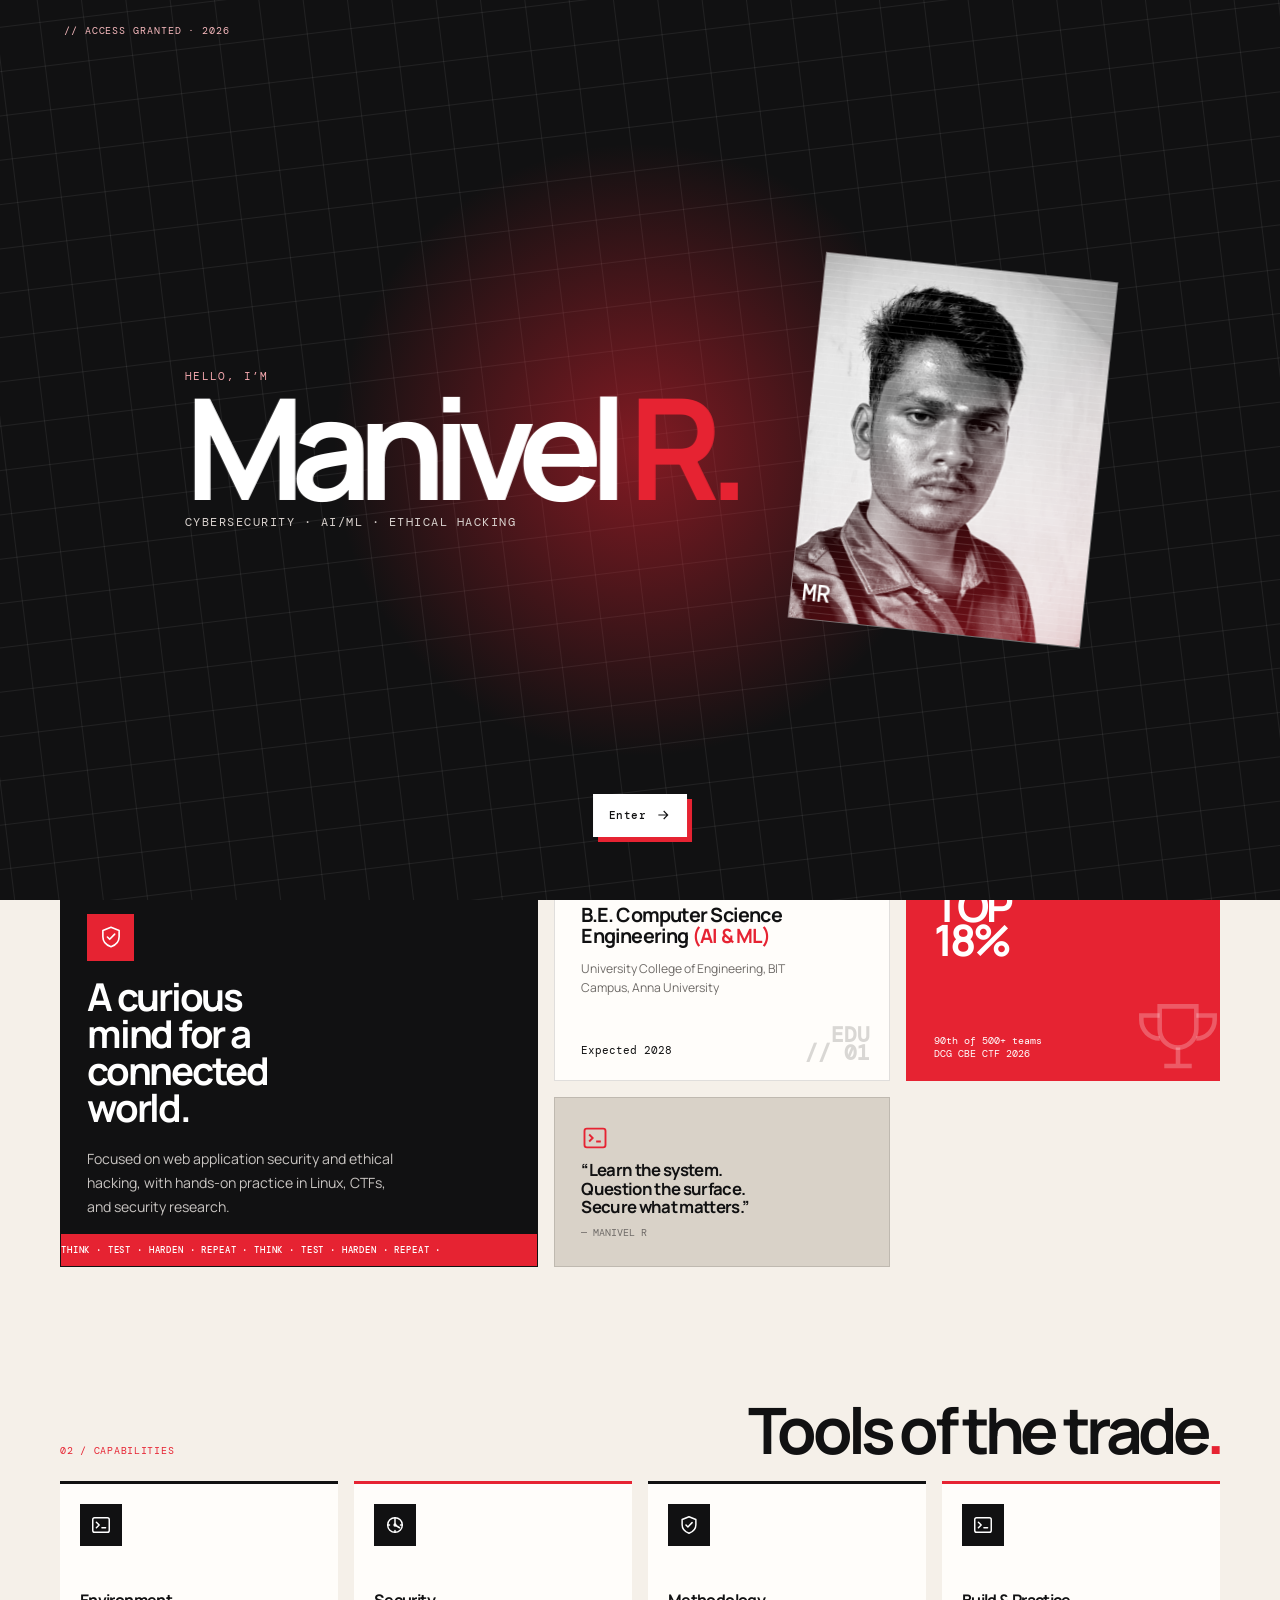
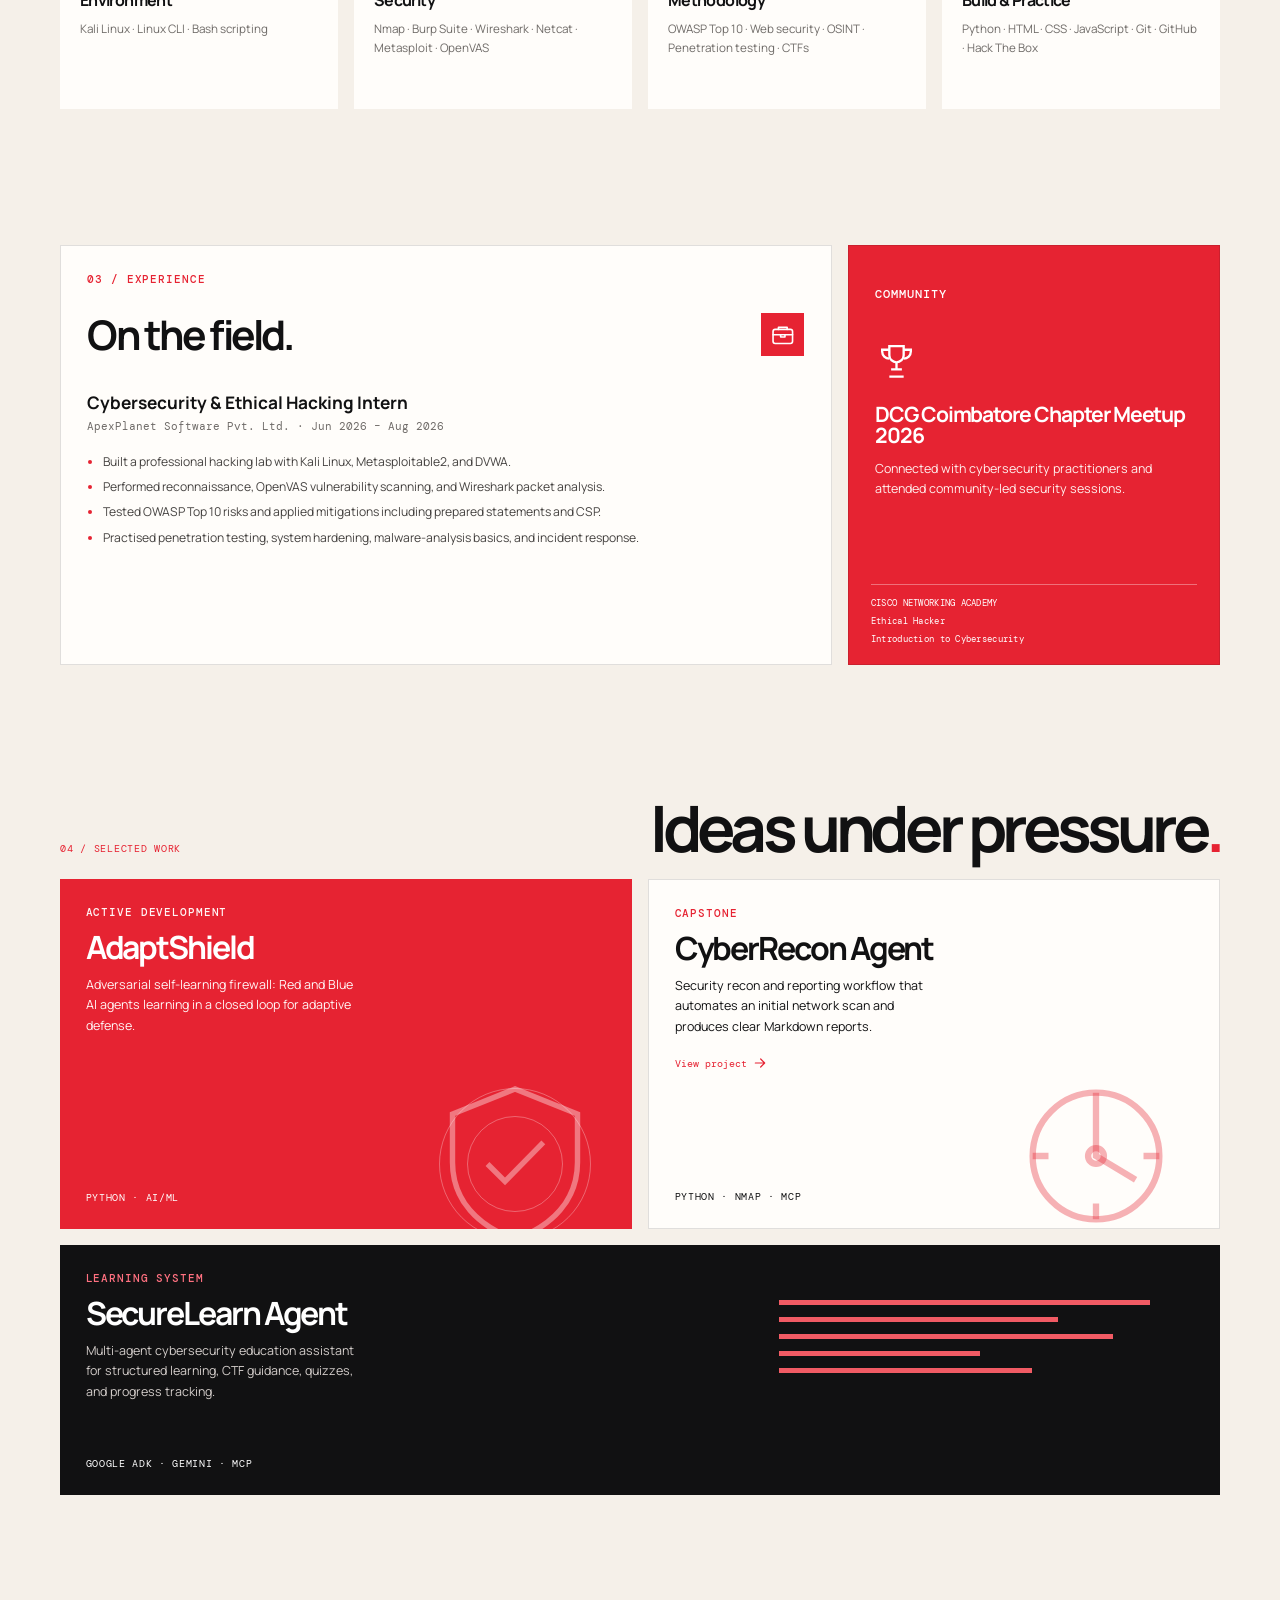
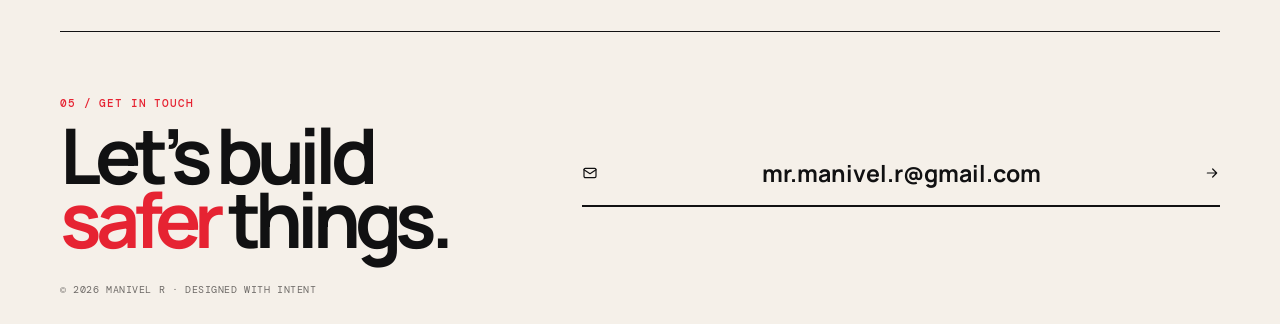
==== commit ff8a270b: "feat: build cinematic cybersecurity portfolio" ====
--- a/index.html
+++ b/index.html
@@ -39,7 +39,7 @@
       <p class="intro-code">// ACCESS GRANTED · 2026</p>
       <div class="intro-copy"><p>HELLO, I’M</p><h1>Manivel <em>R.</em></h1><span>CYBERSECURITY · AI/ML · ETHICAL HACKING</span></div>
       <div class="intro-portrait" aria-hidden="true"><img src="profile_pic.jpeg" alt="" /><i></i><b>MR</b></div>
-      <div class="intro-actions"><button class="intro-enter" type="button">Enter with sound <svg><use href="#sound" /></svg></button><button class="intro-skip" type="button">Enter silently</button></div>
+      <div class="intro-actions"><button class="intro-enter" type="button">Enter <svg><use href="#arrow" /></svg></button></div>
     </section>
 
     <header class="nav-wrap">
@@ -48,7 +48,7 @@
         <div class="nav-links">
           <a href="#about">About</a><a href="#skills">Skills</a><a href="#experience">Experience</a><a href="#projects">Projects</a>
         </div>
-        <div class="nav-actions"><button class="sound-toggle" type="button" aria-pressed="false" aria-label="Turn interface sound on"><svg><use href="#sound" /></svg></button><a class="nav-resume" href="Manivel_R_Portfolio_Resume.html" target="_blank" rel="noreferrer">Resume <svg><use href="#arrow" /></svg></a></div>
+        <div class="nav-actions"><a class="nav-resume" href="Manivel_R_Portfolio_Resume.html" target="_blank" rel="noreferrer">Resume <svg><use href="#arrow" /></svg></a></div>
       </nav>
     </header>
 
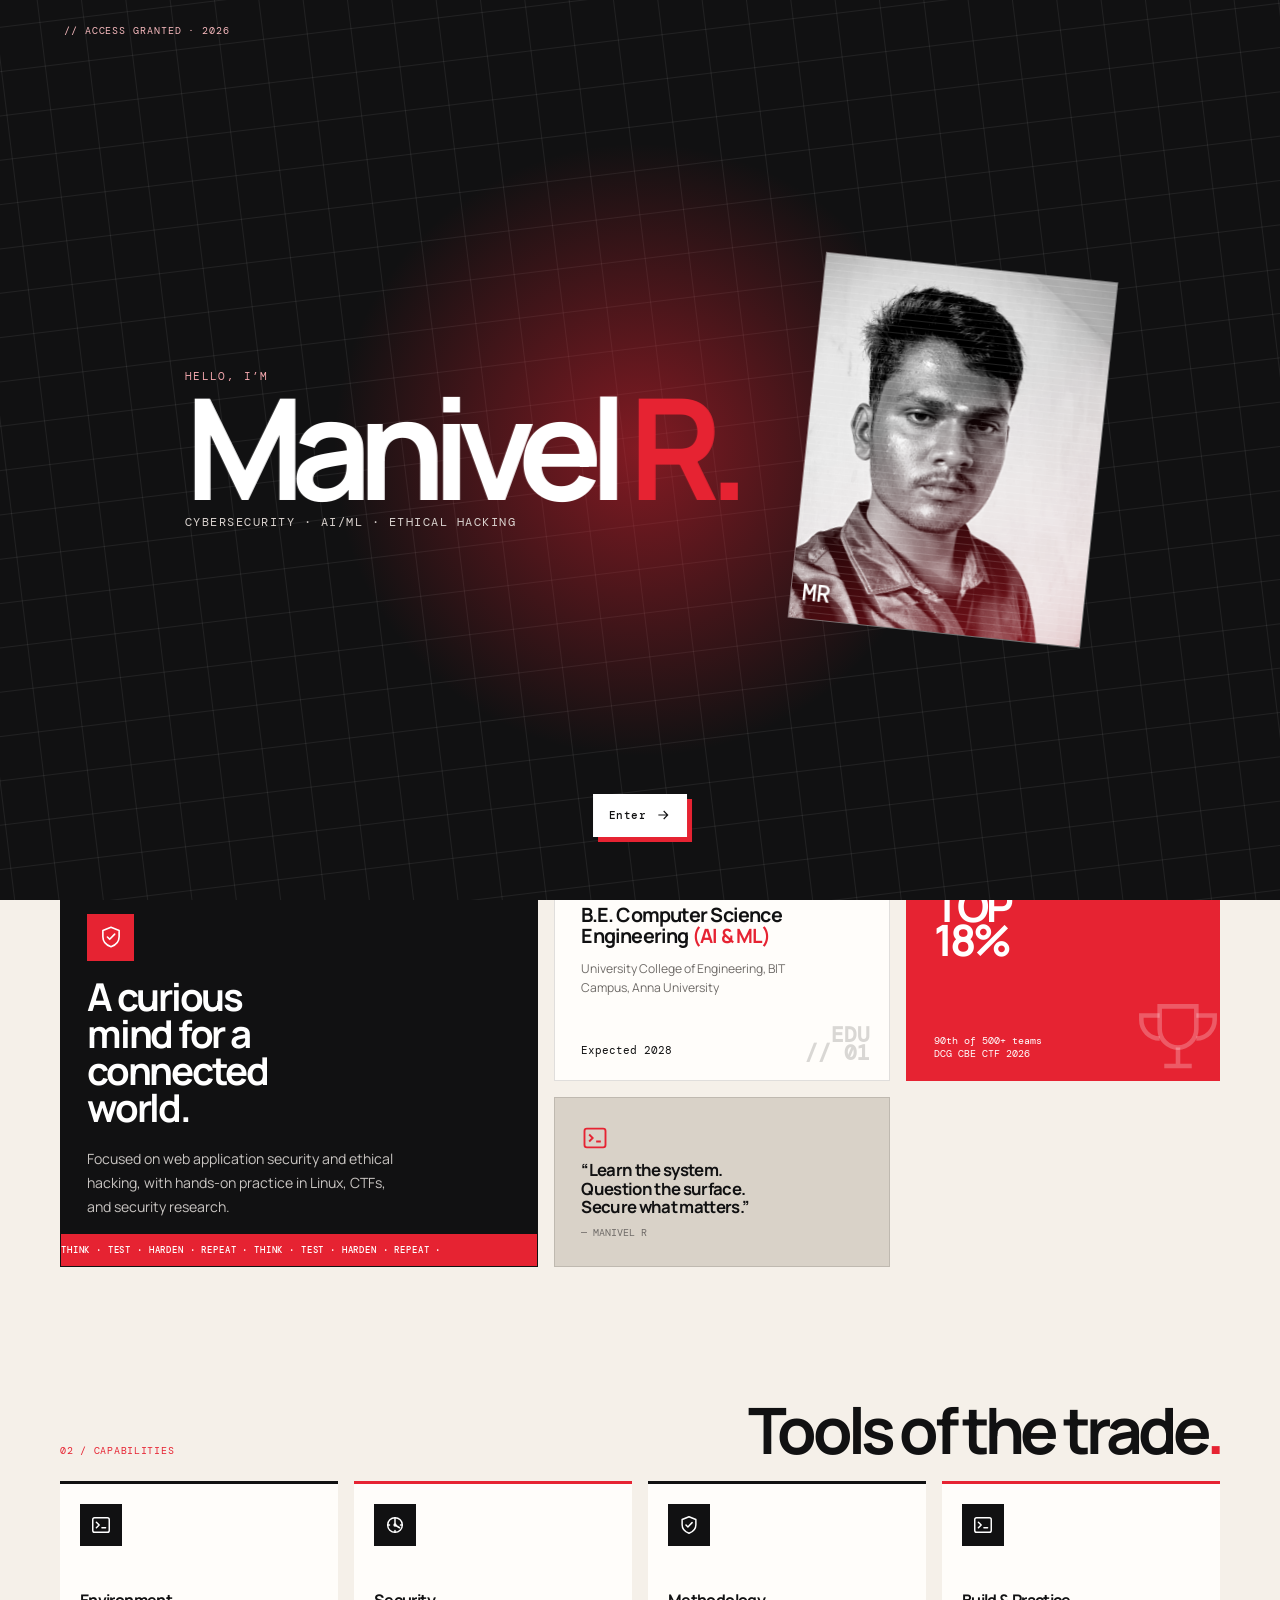
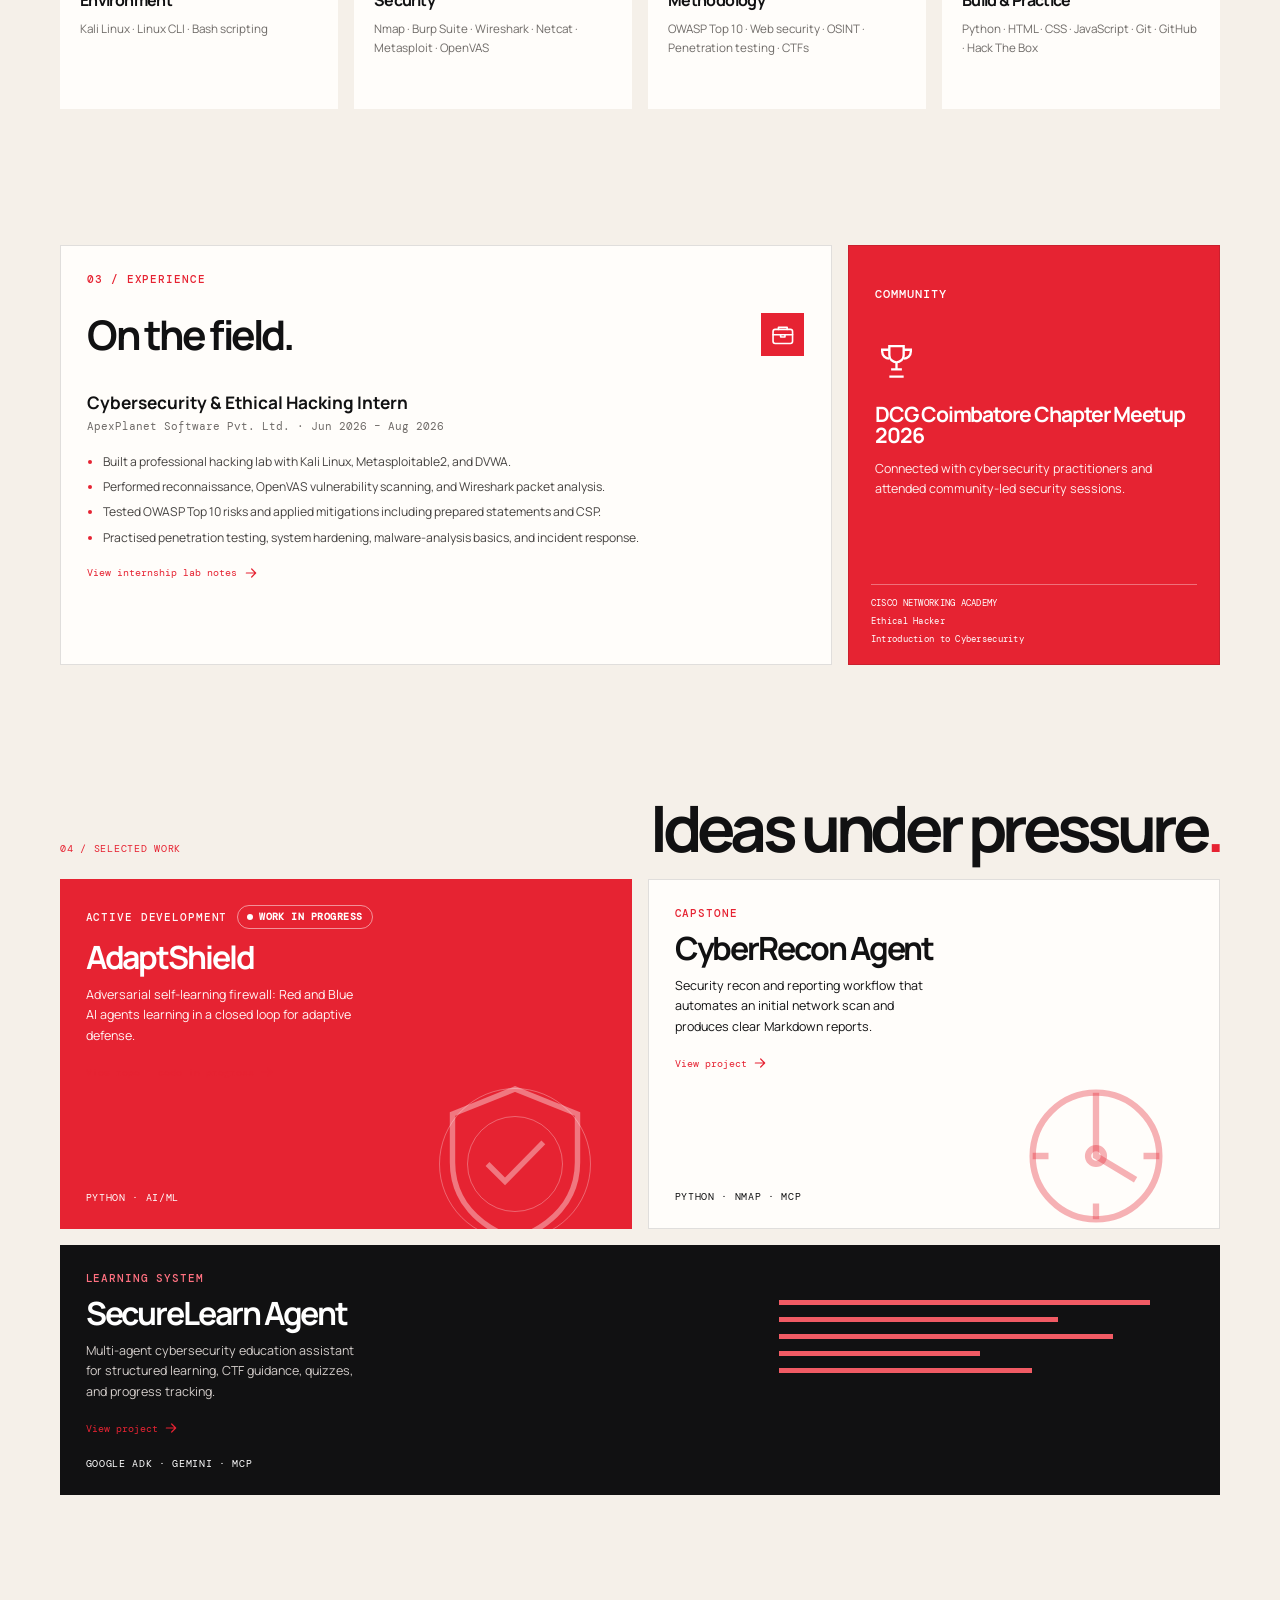
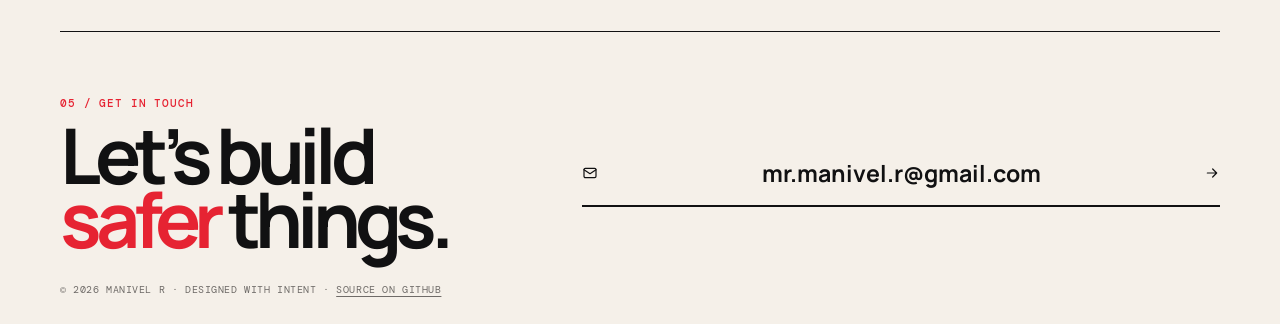
==== commit c9ef8c74: "fix: errors in my portfolio" ====
--- a/index.html
+++ b/index.html
@@ -44,11 +44,11 @@
 
     <header class="nav-wrap">
       <nav class="nav" aria-label="Main navigation">
-        <a class="brand" href="#top"><span>MR</span> Manivel R</a>
+        <a class="brand" href="#top"><span class="brand-mark"><svg><use href="#logo-mark" /></svg></span> Manivel R</a>
         <div class="nav-links">
           <a href="#about">About</a><a href="#skills">Skills</a><a href="#experience">Experience</a><a href="#projects">Projects</a>
         </div>
-        <div class="nav-actions"><a class="nav-resume" href="Manivel_R_Portfolio_Resume.html" target="_blank" rel="noreferrer">Resume <svg><use href="#arrow" /></svg></a></div>
+        <div class="nav-actions"><button class="sound-toggle" type="button" aria-pressed="false" aria-label="Turn ambient sound on"><svg><use href="#sound" /></svg></button><a class="nav-resume" href="Manivel_R_Portfolio_Resume.html" target="_blank" rel="noreferrer">Resume <svg><use href="#arrow" /></svg></a></div>
       </nav>
     </header>
 
@@ -64,7 +64,7 @@
         </div>
         <div class="hero-visual" aria-label="Portrait of Manivel R">
           <div class="hero-stamp">OPEN TO<br />INTERNSHIPS</div>
-          <div class="portrait-frame"><img src="profile_pic.jpeg" alt="Portrait of Manivel R" width="360" height="430" fetchpriority="high" /><span class="portrait-scan"></span><span class="portrait-flash"></span></div>
+          <div class="portrait-frame"><img src="profile_pic.jpeg" alt="Portrait of Manivel R" width="360" height="430" fetchpriority="high" /><span class="portrait-scan"></span><span class="portrait-flash"></span><span class="portrait-ring" aria-hidden="true"></span></div>
           <div class="hero-orbit orbit-a"></div><div class="hero-orbit orbit-b"></div>
           <span class="portrait-label label-top">MANIVEL.R / SEC</span><span class="portrait-label label-side">ETHICAL HACKER</span>
           <p class="visual-tag">01 — DEFEND<br />02 — DETECT<br />03 — LEARN</p>
@@ -88,19 +88,19 @@
       </section>
 
       <section class="bento bento-lower page-width">
-        <article class="card experience-card reveal" id="experience"><p class="card-kicker">03 / EXPERIENCE</p><div class="title-row"><h2>On the field.</h2><svg><use href="#briefcase" /></svg></div><h3>Cybersecurity &amp; Ethical Hacking Intern</h3><p class="meta">ApexPlanet Software Pvt. Ltd. · Jun 2026 – Aug 2026</p><ul><li>Built a professional hacking lab with Kali Linux, Metasploitable2, and DVWA.</li><li>Performed reconnaissance, OpenVAS vulnerability scanning, and Wireshark packet analysis.</li><li>Tested OWASP Top 10 risks and applied mitigations including prepared statements and CSP.</li><li>Practised penetration testing, system hardening, malware-analysis basics, and incident response.</li></ul></article>
+        <article class="card experience-card reveal" id="experience"><p class="card-kicker">03 / EXPERIENCE</p><div class="title-row"><h2>On the field.</h2><svg><use href="#briefcase" /></svg></div><h3>Cybersecurity &amp; Ethical Hacking Intern</h3><p class="meta">ApexPlanet Software Pvt. Ltd. · Jun 2026 – Aug 2026</p><ul><li>Built a professional hacking lab with Kali Linux, Metasploitable2, and DVWA.</li><li>Performed reconnaissance, OpenVAS vulnerability scanning, and Wireshark packet analysis.</li><li>Tested OWASP Top 10 risks and applied mitigations including prepared statements and CSP.</li><li>Practised penetration testing, system hardening, malware-analysis basics, and incident response.</li></ul><a class="experience-link" href="https://github.com/manivel-cyber-ai/apexplanet-cybersecurity-internship" target="_blank" rel="noreferrer">View internship lab notes <svg><use href="#arrow" /></svg></a></article>
         <article class="card community-card reveal"><p class="card-kicker">COMMUNITY</p><svg><use href="#trophy" /></svg><h3>DCG Coimbatore Chapter Meetup 2026</h3><p>Connected with cybersecurity practitioners and attended community-led security sessions.</p><div class="cert-lines"><span>CISCO NETWORKING ACADEMY</span><b>Ethical Hacker</b><b>Introduction to Cybersecurity</b></div></article>
       </section>
 
       <section class="section-heading page-width" id="projects"><p>04 / SELECTED WORK</p><h2>Ideas under pressure<span>.</span></h2></section>
       <section class="projects page-width">
-        <article class="project-card project-red reveal"><div><p class="card-kicker">ACTIVE DEVELOPMENT</p><h3>AdaptShield</h3><p>Adversarial self-learning firewall: Red and Blue AI agents learning in a closed loop for adaptive defense.</p></div><div class="project-art shield-art"><svg><use href="#shield" /></svg><i></i><i></i></div><span class="project-stack">PYTHON · AI/ML</span></article>
+        <article class="project-card project-red reveal"><div><div class="kicker-row"><p class="card-kicker">ACTIVE DEVELOPMENT</p><span class="status-pill"><i></i>Work in progress</span></div><h3>AdaptShield</h3><p>Adversarial self-learning firewall: Red and Blue AI agents learning in a closed loop for adaptive defense.</p><a href="https://github.com/manivel-cyber-ai/AdaptShield" target="_blank" rel="noreferrer">View repo — code in progress <svg><use href="#arrow" /></svg></a></div><div class="project-art shield-art"><svg><use href="#shield" /></svg><i></i><i></i></div><span class="project-stack">PYTHON · AI/ML</span></article>
         <article class="project-card project-light reveal"><div><p class="card-kicker">CAPSTONE</p><h3>CyberRecon Agent</h3><p>Security recon and reporting workflow that automates an initial network scan and produces clear Markdown reports.</p><a href="https://github.com/manivel-cyber-ai/cyberrecon-agent" target="_blank" rel="noreferrer">View project <svg><use href="#arrow" /></svg></a></div><div class="project-art radar-art"><svg><use href="#radar" /></svg></div><span class="project-stack">PYTHON · NMAP · MCP</span></article>
-        <article class="project-card project-dark reveal"><div><p class="card-kicker">LEARNING SYSTEM</p><h3>SecureLearn Agent</h3><p>Multi-agent cybersecurity education assistant for structured learning, CTF guidance, quizzes, and progress tracking.</p></div><div class="code-lines" aria-hidden="true"><i></i><i></i><i></i><i></i><i></i></div><span class="project-stack">GOOGLE ADK · GEMINI · MCP</span></article>
+        <article class="project-card project-dark reveal"><div><p class="card-kicker">LEARNING SYSTEM</p><h3>SecureLearn Agent</h3><p>Multi-agent cybersecurity education assistant for structured learning, CTF guidance, quizzes, and progress tracking.</p><a href="https://github.com/manivel-cyber-ai/SecureLearnAgent" target="_blank" rel="noreferrer">View project <svg><use href="#arrow" /></svg></a></div><div class="code-lines" aria-hidden="true"><i></i><i></i><i></i><i></i><i></i></div><span class="project-stack">GOOGLE ADK · GEMINI · MCP</span></article>
       </section>
 
-      <footer class="footer page-width" id="contact"><div><p class="card-kicker">05 / GET IN TOUCH</p><h2>Let’s build<br /><em>safer</em> things.</h2></div><a class="contact-email" href="mailto:mr.manivel.r@gmail.com"><svg><use href="#mail" /></svg><span>mr.manivel.r@gmail.com</span><svg><use href="#arrow" /></svg></a><p class="footer-note">© 2026 MANIVEL R · DESIGNED WITH INTENT</p></footer>
+      <footer class="footer page-width" id="contact"><div><p class="card-kicker">05 / GET IN TOUCH</p><h2>Let’s build<br /><em>safer</em> things.</h2></div><a class="contact-email" href="mailto:mr.manivel.r@gmail.com"><svg><use href="#mail" /></svg><span>mr.manivel.r@gmail.com</span><svg><use href="#arrow" /></svg></a><p class="footer-note">© 2026 MANIVEL R · DESIGNED WITH INTENT · <a href="https://github.com/manivel-cyber-ai/manivel-cyber-ai.github.io" target="_blank" rel="noreferrer">SOURCE ON GITHUB</a></p></footer>
     </main>
     <script src="script.js"></script>
   </body>
-</html>
+</html>
--- a/styles.css
+++ b/styles.css
@@ -36,21 +36,36 @@
 
 .nav{width:min(1160px,calc(100% - 2.4rem));height:76px;margin:auto;display:flex;align-items:center;justify-content:space-between;gap:1rem}
 
-.brand{display:flex;align-items:center;gap:.72rem;color:var(--ink);font-size:.86rem;font-weight:800;letter-spacing:.03em;text-decoration:none;text-transform:uppercase}
-
-.brand span{position:relative;display:grid;place-items:center;width:40px;height:40px;border:1px solid rgba(255,255,255,.35);border-radius:12px;background:linear-gradient(135deg,#ff6570,var(--red));color:#fff;font:700 .68rem var(--mono);letter-spacing:.11em;box-shadow:0 10px 20px rgba(230,35,50,.24),inset 0 1px 0 rgba(255,255,255,.28)}
-
-.brand span::after{content:"";position:absolute;inset:6px;border:1px solid rgba(255,255,255,.24);border-radius:9px}
+.brand{display:flex;align-items:center;gap:.68rem;color:var(--ink);font-size:.86rem;font-weight:800;letter-spacing:.03em;text-decoration:none;text-transform:uppercase}
+
+.brand-mark{position:relative;display:grid;place-items:center;width:38px;height:44px;transition:filter .2s}
+
+.brand-mark svg{width:100%;height:100%;overflow:visible}
+
+.logo-outline{fill:var(--ink);stroke:var(--ink);stroke-width:.5}
+
+.logo-tick{fill:none;stroke:var(--red);stroke-width:1.4;stroke-linecap:round}
+
+.logo-type{fill:#fff;font:700 15px/1 var(--mono);letter-spacing:-.4px}
+
+.logo-dot{fill:var(--red);animation:logo-pulse 2.4s ease-in-out infinite}
+
+@keyframes logo-pulse{50%{opacity:.35;transform:scale(.7)}}
+
+@media(prefers-reduced-motion:reduce){.logo-dot{animation:none}}
+
+.brand:hover .brand-mark{filter:drop-shadow(0 0 6px rgba(230,35,50,.55))}
 
 .nav-links{display:flex;gap:1.65rem}
 
+
 .nav-links a{color:var(--grey);font:500 .71rem var(--mono);text-decoration:none;text-transform:uppercase;letter-spacing:.04em;transition:color .2s}
 
 .nav-links a:hover,.nav-links a.active{color:var(--red)}
 
 .nav-resume{display:flex;align-items:center;gap:.35rem;padding:.62rem .8rem;background:var(--ink);color:white;text-decoration:none;font:500 .69rem var(--mono)}
 
-.nav-resume svg,.button svg,.project-card a svg,.contact-email svg{width:16px;height:16px;fill:none;stroke:currentColor;stroke-width:1.8;stroke-linecap:round;stroke-linejoin:round}
+.nav-resume svg,.button svg,.project-card a svg,.contact-email svg,.experience-link svg{width:16px;height:16px;fill:none;stroke:currentColor;stroke-width:1.8;stroke-linecap:round;stroke-linejoin:round}
 
 .hero{display:grid;grid-template-columns:1.05fr .95fr;min-height:650px;align-items:center;gap:3rem;padding:4.8rem 0}
 
@@ -256,12 +271,24 @@
 
 .project-card h3{max-width:13ch;margin-top:.85rem;font-size:2rem;line-height:.92;letter-spacing:-.065em}
 
+.kicker-row{display:flex;align-items:center;gap:.6rem;flex-wrap:wrap}
+
+.status-pill{display:inline-flex;align-items:center;gap:.4rem;padding:.28rem .55rem;border:1px solid rgba(255,255,255,.5);border-radius:99px;font:600 .6rem var(--mono);letter-spacing:.05em;text-transform:uppercase;color:#fff}
+
+.status-pill i{width:6px;height:6px;border-radius:50%;background:#fff;animation:logo-pulse 1.8s ease-in-out infinite}
+
+@media(prefers-reduced-motion:reduce){.status-pill i{animation:none}}
+
 .project-card p:not(.card-kicker){max-width:34ch;margin-top:.8rem;font-size:.78rem;line-height:1.65}
 
 .project-red{background:var(--red);color:white}
 
 .project-red .card-kicker,.project-red p{color:#fff5f5}
 
+.project-red a{color:#fff}
+
+.project-dark a{color:#ff7180}
+
 .project-light{background:var(--paper);border:1px solid var(--line)}
 
 .project-dark{grid-column:span 2;min-height:250px;background:var(--ink);color:white}
@@ -270,11 +297,11 @@
 
 .project-dark .card-kicker{color:#ff7180}
 
-.project-card a{display:inline-flex;align-items:center;gap:.35rem;margin-top:1.1rem;color:var(--red);font:.65rem var(--mono);text-decoration:none}
-
-.project-card a:hover svg{transform:translateX(4px)}
-
-.project-card a svg{transition:transform .2s}
+.project-card a,.experience-link{display:inline-flex;align-items:center;gap:.35rem;margin-top:1.1rem;color:var(--red);font:.65rem var(--mono);text-decoration:none}
+
+.project-card a:hover svg,.experience-link:hover svg{transform:translateX(4px)}
+
+.project-card a svg,.experience-link svg{transition:transform .2s}
 
 .project-stack{font:.6rem var(--mono);letter-spacing:.07em}
 
@@ -321,6 +348,10 @@
 .contact-email:hover{color:var(--red);border-color:var(--red)}
 
 .footer-note{grid-column:span 2;color:var(--grey);font:.6rem var(--mono);letter-spacing:.06em}
+
+.footer-note a{color:var(--grey);text-decoration:underline;text-underline-offset:3px}
+
+.footer-note a:hover{color:var(--red)}
 
 .reveal{opacity:0;transform:translateY(35px);transition:opacity .85s cubic-bezier(.16,1,.3,1),transform .85s cubic-bezier(.16,1,.3,1)}
 
@@ -473,5 +504,12 @@
 }
 
 /* Full-width editorial hero, inspired by the supplied motion reference. */
-.hero-stage{position:relative;overflow:hidden;background:var(--red);isolation:isolate}.hero-stage::before,.hero-stage::after{content:"";position:absolute;z-index:-1;pointer-events:none}.hero-stage::before{width:68vw;height:68vw;right:-24vw;top:-44vw;border:1px solid rgba(255,255,255,.24);border-radius:50%;box-shadow:0 0 0 90px rgba(255,255,255,.04),0 0 0 180px rgba(255,255,255,.025)}.hero-stage::after{inset:0;background:repeating-linear-gradient(145deg,transparent 0 55px,rgba(255,255,255,.045) 56px 57px)}.hero-stage .hero{min-height:650px;position:relative;z-index:1}.hero-stage .hero-copy{align-self:center;z-index:3}.hero-stage .eyebrow{color:#ffe2e4}.hero-stage .eyebrow span{background:#fff}.hero-stage h1{color:#fff;text-shadow:4px 4px 0 rgba(17,17,18,.22)}.hero-stage h1 em,.hero-stage .blink{color:var(--ink)}.hero-stage .hero-intro{color:#fff4f4}.hero-stage .hero-intro strong{color:#fff}.hero-stage .button-dark{background:#fff;color:var(--ink);box-shadow:5px 5px 0 var(--ink)}.hero-stage .button-dark:hover{box-shadow:8px 8px 0 var(--ink)}.hero-stage .button-light{border-color:#fff;color:#fff}.hero-stage .social-row{color:#ffe5e6}.hero-stage .social-row a{color:#fff}.hero-stage .social-row a:hover{color:var(--ink)}.hero-stage .hero-visual{width:min(555px,100%);height:100%;align-self:end;justify-self:end;display:flex;align-items:end}.hero-stage .portrait-frame{width:100%;height:600px;box-shadow:none;background:transparent;overflow:visible}.hero-stage .portrait-frame::before{content:"";position:absolute;inset:6% -10% 0 6%;z-index:-1;background:rgba(17,17,18,.19);clip-path:polygon(22% 0,100% 12%,80% 100%,0 82%);animation:shape-drift 9s ease-in-out infinite alternate}@keyframes shape-drift{to{transform:translate(-28px,15px) rotate(-3deg)}}.hero-stage .portrait-frame img{position:absolute;inset:0;width:100%;height:100%;object-fit:cover;object-position:center 7%;mix-blend-mode:multiply;filter:grayscale(1) contrast(1.13) brightness(1.12);transform-origin:bottom center;animation:portrait-breathe 5s ease-in-out infinite}.hero-stage .portrait-scan{opacity:.45;mix-blend-mode:screen}.hero-stage .portrait-flash{z-index:2;opacity:.35}.hero-stage .hero-stamp{right:0;top:6%;background:var(--ink);animation:spin 16s linear infinite}.hero-stage .hero-orbit{border-color:#fff}.hero-stage .orbit-a{left:-20px;bottom:34%}.hero-stage .orbit-b{right:0;bottom:20%;background:#fff}.hero-stage .portrait-label{z-index:4}.hero-stage .label-top{left:-24px;top:18%}.hero-stage .label-side{right:-50px;bottom:28%;color:#fff;background:var(--ink)}.hero-stage .visual-tag{right:-70px;bottom:10%;color:#fff}@keyframes portrait-breathe{50%{transform:scale(1.025) translateY(-4px)}}
+.hero-stage{position:relative;overflow:hidden;background:var(--red);isolation:isolate}.hero-stage::before,.hero-stage::after{content:"";position:absolute;z-index:-1;pointer-events:none}.hero-stage::before{width:68vw;height:68vw;right:-24vw;top:-44vw;border:1px solid rgba(255,255,255,.24);border-radius:50%;box-shadow:0 0 0 90px rgba(255,255,255,.04),0 0 0 180px rgba(255,255,255,.025)}.hero-stage::after{inset:0;background:repeating-linear-gradient(145deg,transparent 0 55px,rgba(255,255,255,.045) 56px 57px)}.hero-stage .hero{min-height:650px;position:relative;z-index:1}.hero-stage .hero-copy{align-self:center;z-index:3}.hero-stage .eyebrow{color:#ffe2e4}.hero-stage .eyebrow span{background:#fff}.hero-stage h1{color:#fff;text-shadow:4px 4px 0 rgba(17,17,18,.22)}.hero-stage h1 em,.hero-stage .blink{color:var(--ink)}.hero-stage .hero-intro{color:#fff4f4}.hero-stage .hero-intro strong{color:#fff}.hero-stage .button-dark{background:#fff;color:var(--ink);box-shadow:5px 5px 0 var(--ink)}.hero-stage .button-dark:hover{box-shadow:8px 8px 0 var(--ink)}.hero-stage .button-light{border-color:#fff;color:#fff}.hero-stage .social-row{color:#ffe5e6}.hero-stage .social-row a{color:#fff}.hero-stage .social-row a:hover{color:var(--ink)}.hero-stage .hero-visual{width:min(555px,100%);height:100%;align-self:end;justify-self:end;display:flex;align-items:end}.hero-stage .portrait-frame{width:100%;height:600px;box-shadow:none;background:transparent;overflow:visible}.hero-stage .portrait-frame::before{content:"";position:absolute;inset:6% -10% 0 6%;z-index:-1;background:rgba(17,17,18,.19);clip-path:polygon(22% 0,100% 12%,80% 100%,0 82%);animation:shape-drift 9s ease-in-out infinite alternate}@keyframes shape-drift{to{transform:translate(-28px,15px) rotate(-3deg)}}.hero-stage .portrait-frame img{position:absolute;inset:0;width:100%;height:100%;object-fit:cover;object-position:center 7%;mix-blend-mode:multiply;filter:grayscale(1) contrast(1.13) brightness(1.12);transform-origin:bottom center;animation:portrait-breathe 5s ease-in-out infinite,portrait-kenburns 14s ease-in-out infinite alternate}
+@keyframes portrait-kenburns{0%{transform:scale(1.04) translate(0,0)}100%{transform:scale(1.12) translate(-1.2%,-1.6%)}}
+.hero-stage .portrait-frame::after{content:"";position:absolute;inset:-14px;z-index:-2;border-radius:50%;background:radial-gradient(circle,rgba(255,255,255,.5) 0%,rgba(255,255,255,0) 68%);animation:portrait-glow 4.2s ease-in-out infinite}
+@keyframes portrait-glow{0%,100%{opacity:.35;transform:scale(.96)}50%{opacity:.75;transform:scale(1.05)}}
+.hero-stage .portrait-ring{position:absolute;inset:-4%;z-index:2;border-radius:50%;border:1px solid rgba(255,255,255,.55);pointer-events:none;animation:portrait-ring 3.6s ease-in-out infinite}
+.hero-stage .portrait-ring::after{content:"";position:absolute;inset:14px;border-radius:50%;border:1px solid rgba(255,255,255,.3)}
+@keyframes portrait-ring{0%,100%{opacity:.25;transform:scale(.98)}50%{opacity:.7;transform:scale(1.03)}}
+@media(prefers-reduced-motion:reduce){.hero-stage .portrait-frame img{animation:none!important}.hero-stage .portrait-frame::after,.hero-stage .portrait-ring{animation:none!important}}.hero-stage .portrait-scan{opacity:.45;mix-blend-mode:screen}.hero-stage .portrait-flash{z-index:2;opacity:.35}.hero-stage .hero-stamp{right:0;top:6%;background:var(--ink);animation:spin 16s linear infinite}.hero-stage .hero-orbit{border-color:#fff}.hero-stage .orbit-a{left:-20px;bottom:34%}.hero-stage .orbit-b{right:0;bottom:20%;background:#fff}.hero-stage .portrait-label{z-index:4}.hero-stage .label-top{left:-24px;top:18%}.hero-stage .label-side{right:-50px;bottom:28%;color:#fff;background:var(--ink)}.hero-stage .visual-tag{right:-70px;bottom:10%;color:#fff}@keyframes portrait-breathe{50%{transform:scale(1.025) translateY(-4px)}}
 @media(max-width:900px){.hero-stage .hero{min-height:0}.hero-stage .hero-copy{order:2;padding-bottom:3rem}.hero-stage .hero-visual{order:1;width:min(500px,100%);justify-self:center}.hero-stage .portrait-frame{height:min(105vw,540px)}.hero-stage .visual-tag{right:-15px}.hero-stage .hero-stamp{right:2%}}@media(max-width:620px){.hero-stage .hero-copy{padding-bottom:1rem}.hero-stage .portrait-frame{height:105vw}.hero-stage .portrait-frame img{object-position:center 10%}.hero-stage .hero-stamp{width:76px;height:76px;right:2%;top:4%}.hero-stage .label-top{left:0}.hero-stage .label-side{display:none}.hero-stage .visual-tag{display:none}}
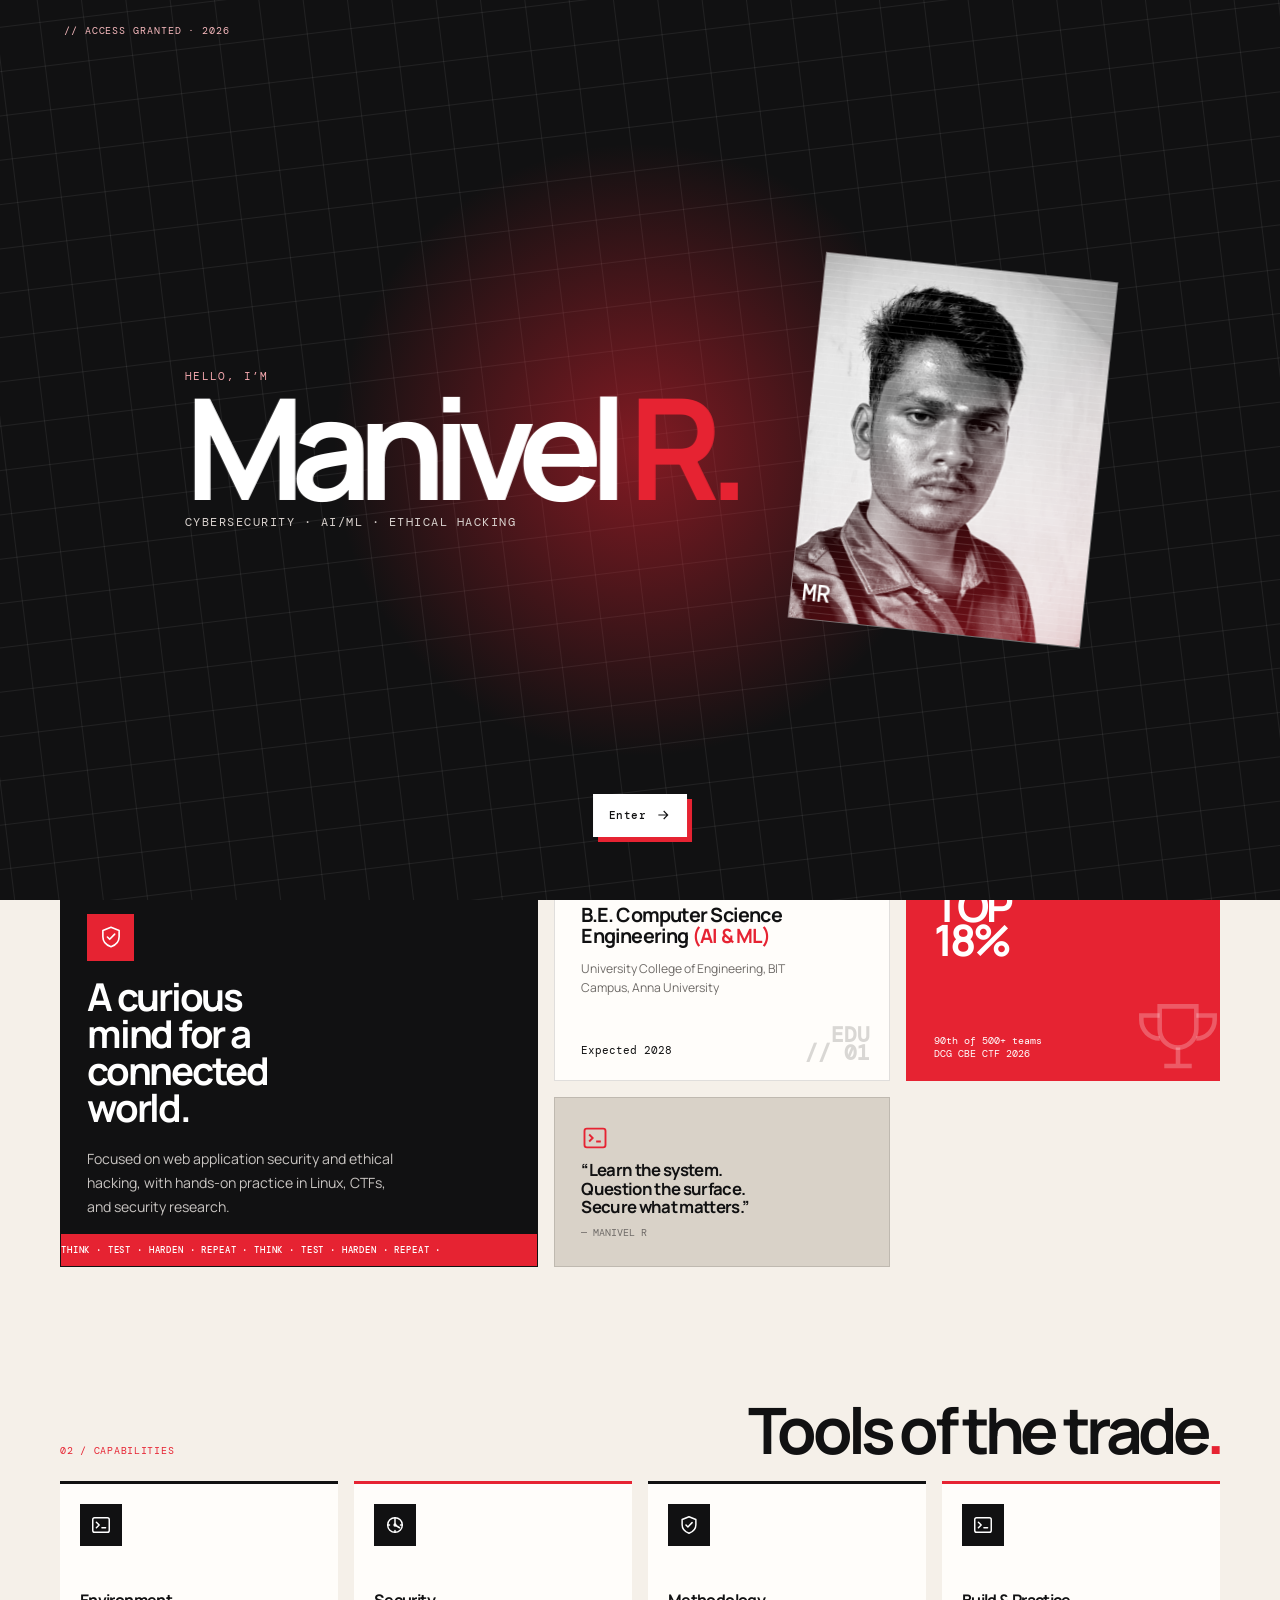
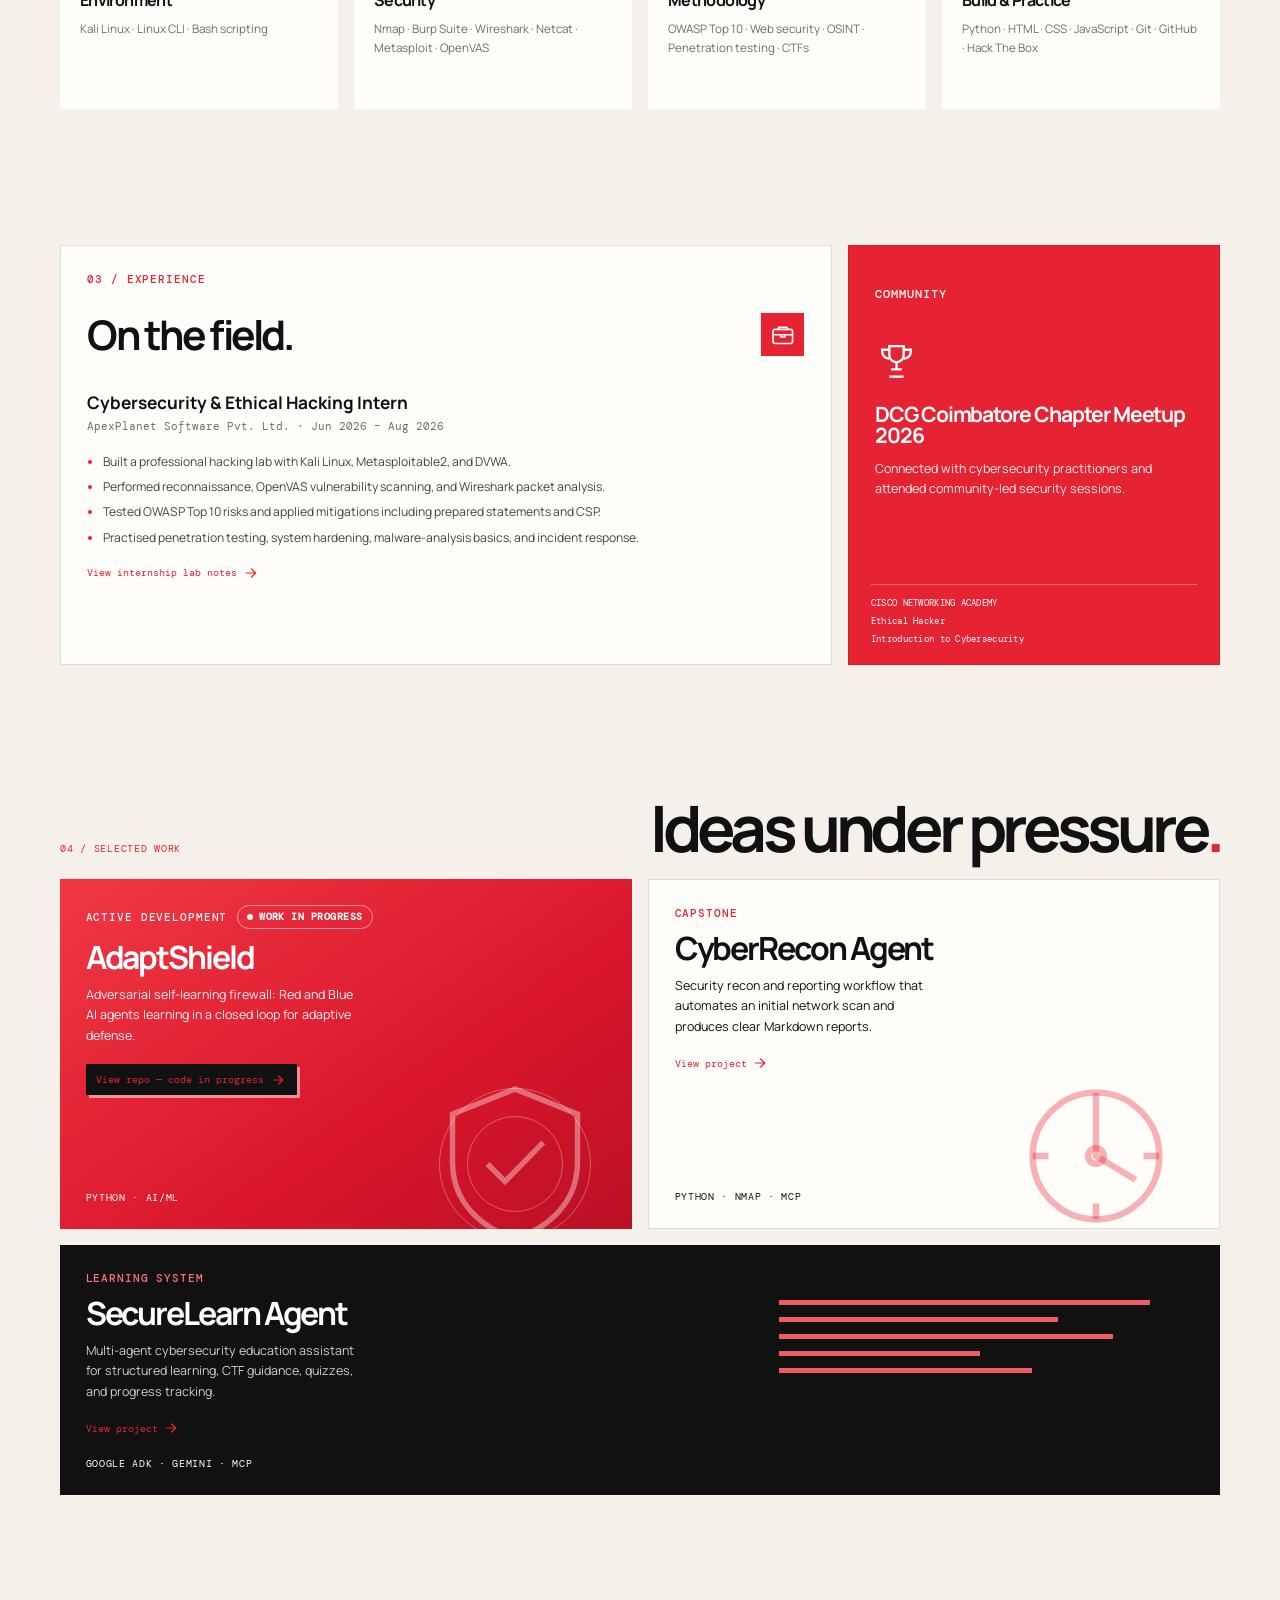
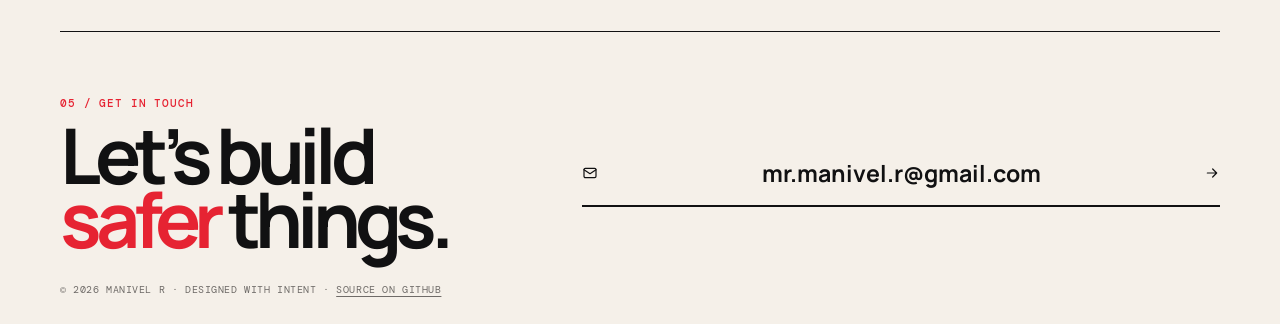
==== commit 00165ba0: "refine branding, remove audio controls, and add glossy UI polish" ====
--- a/index.html
+++ b/index.html
@@ -28,7 +28,6 @@
       <symbol id="linkedin" viewBox="0 0 24 24"><rect x="4" y="4" width="16" height="16" rx="2"/><path d="M8 11v5M8 8v.01M12 16v-5M12 13.3a2.3 2.3 0 0 1 4.6 0V16"/></symbol>
       <symbol id="arrow" viewBox="0 0 24 24"><path d="M5 12h13M13 6l6 6-6 6"/></symbol>
       <symbol id="mail" viewBox="0 0 24 24"><rect x="3" y="5" width="18" height="14" rx="2"/><path d="m3 7 9 6 9-6"/></symbol>
-      <symbol id="sound" viewBox="0 0 24 24"><path d="M5 9v6h4l5 4V5L9 9H5Z"/><path d="M17 9.5a4 4 0 0 1 0 5M19.5 7a7 7 0 0 1 0 10"/></symbol>
     </svg>
     <div class="scroll-progress" aria-hidden="true"></div>
     <div class="cursor-glow" aria-hidden="true"></div>
@@ -44,11 +43,11 @@
 
     <header class="nav-wrap">
       <nav class="nav" aria-label="Main navigation">
-        <a class="brand" href="#top"><span class="brand-mark"><svg><use href="#logo-mark" /></svg></span> Manivel R</a>
+        <a class="brand" href="#top" aria-label="Go to homepage"><span class="brand-mark"><svg viewBox="0 0 40 40" aria-hidden="true" focusable="false"><rect width="40" height="40" rx="10" fill="#111112"/><path d="M9 11.5 20 7l11 4.5v7.8c0 6.5-4.4 11.1-11 13.7-6.6-2.6-11-7.2-11-13.7v-7.8Z" fill="#e62332"/><path d="m13.8 20.2 3.7 3.7 8.4-8.7" fill="none" stroke="#fff" stroke-linecap="round" stroke-linejoin="round" stroke-width="2"/><circle cx="30" cy="10" r="2" fill="#fff"/></svg></span> Manivel R</a>
         <div class="nav-links">
           <a href="#about">About</a><a href="#skills">Skills</a><a href="#experience">Experience</a><a href="#projects">Projects</a>
         </div>
-        <div class="nav-actions"><button class="sound-toggle" type="button" aria-pressed="false" aria-label="Turn ambient sound on"><svg><use href="#sound" /></svg></button><a class="nav-resume" href="Manivel_R_Portfolio_Resume.html" target="_blank" rel="noreferrer">Resume <svg><use href="#arrow" /></svg></a></div>
+        <div class="nav-actions"><a class="nav-resume" href="Manivel_R_Portfolio_Resume.html" target="_blank" rel="noreferrer">Resume <svg><use href="#arrow" /></svg></a></div>
       </nav>
     </header>
 
@@ -103,4 +102,4 @@
     </main>
     <script src="script.js"></script>
   </body>
-</html>+</html>
--- a/styles.css
+++ b/styles.css
@@ -32,29 +32,17 @@
 
 .page-width{width:min(1160px,calc(100% - 2.4rem));margin-inline:auto}
 
-.nav-wrap{position:sticky;top:0;z-index:10;background:rgba(245,240,233,.82);backdrop-filter:blur(16px);border-bottom:1px solid var(--line)}
+.nav-wrap{position:sticky;top:0;z-index:10;background:linear-gradient(115deg,rgba(255,255,255,.84),rgba(245,240,233,.76));backdrop-filter:blur(18px) saturate(145%);border-bottom:1px solid rgba(255,255,255,.7);box-shadow:0 10px 28px rgba(78,46,46,.07)}
 
 .nav{width:min(1160px,calc(100% - 2.4rem));height:76px;margin:auto;display:flex;align-items:center;justify-content:space-between;gap:1rem}
 
 .brand{display:flex;align-items:center;gap:.68rem;color:var(--ink);font-size:.86rem;font-weight:800;letter-spacing:.03em;text-decoration:none;text-transform:uppercase}
 
-.brand-mark{position:relative;display:grid;place-items:center;width:38px;height:44px;transition:filter .2s}
-
-.brand-mark svg{width:100%;height:100%;overflow:visible}
-
-.logo-outline{fill:var(--ink);stroke:var(--ink);stroke-width:.5}
-
-.logo-tick{fill:none;stroke:var(--red);stroke-width:1.4;stroke-linecap:round}
-
-.logo-type{fill:#fff;font:700 15px/1 var(--mono);letter-spacing:-.4px}
-
-.logo-dot{fill:var(--red);animation:logo-pulse 2.4s ease-in-out infinite}
-
-@keyframes logo-pulse{50%{opacity:.35;transform:scale(.7)}}
-
-@media(prefers-reduced-motion:reduce){.logo-dot{animation:none}}
-
-.brand:hover .brand-mark{filter:drop-shadow(0 0 6px rgba(230,35,50,.55))}
+.brand-mark{display:grid;place-items:center;flex:0 0 38px;width:38px;height:38px;line-height:0;transition:filter .25s ease,transform .25s ease}
+
+.brand-mark svg{display:block;width:100%;height:100%;overflow:visible}
+
+.brand:hover .brand-mark{filter:drop-shadow(0 6px 8px rgba(230,35,50,.25));transform:translateY(-1px)}
 
 .nav-links{display:flex;gap:1.65rem}
 
@@ -93,7 +81,7 @@
 
 .hero-actions{display:flex;flex-wrap:wrap;gap:.7rem;margin-top:2rem}
 
-.button{display:inline-flex;align-items:center;gap:.5rem;padding:.92rem 1.1rem;text-decoration:none;font:500 .73rem var(--mono);transition:transform .25s,box-shadow .25s}
+.button{display:inline-flex;align-items:center;gap:.5rem;padding:.92rem 1.1rem;text-decoration:none;font:500 .73rem var(--mono);transition:transform .32s cubic-bezier(.16,1,.3,1),box-shadow .32s cubic-bezier(.16,1,.3,1),background .32s ease,color .32s ease}
 
 .button:hover{transform:translateY(-4px)}
 
@@ -285,7 +273,9 @@
 
 .project-red .card-kicker,.project-red p{color:#fff5f5}
 
-.project-red a{color:#fff}
+.project-red a{padding:.48rem .68rem;background:var(--ink);color:#fff;box-shadow:3px 3px 0 rgba(255,255,255,.5);font-weight:500}
+
+.project-red a:hover{background:#fff;color:var(--ink);box-shadow:5px 5px 0 var(--ink)}
 
 .project-dark a{color:#ff7180}
 
@@ -478,9 +468,6 @@
 .intro-enter svg{width:16px;height:16px;fill:none;stroke:currentColor;stroke-width:1.7}
 .intro-skip{padding:.85rem .15rem;color:#fff;background:transparent;text-decoration:underline;text-underline-offset:4px}
 .nav-actions{display:flex;align-items:center;gap:.5rem}
-.sound-toggle{display:grid;place-items:center;width:34px;height:34px;padding:0;color:var(--ink);background:transparent;border:1px solid var(--line);cursor:pointer}
-.sound-toggle svg{width:17px;height:17px;fill:none;stroke:currentColor;stroke-width:1.6}
-.sound-toggle[aria-pressed="true"]{background:var(--red);border-color:var(--red);color:#fff}
 .portrait-flash{position:absolute;inset:0;background:linear-gradient(115deg,transparent 24%,rgba(255,255,255,.6) 45%,transparent 60%);transform:translateX(-120%);animation:portrait-flash 5.5s ease-in-out infinite}
 .portrait-label{position:absolute;z-index:3;color:var(--ink);background:#fff;padding:.35rem .45rem;font:.53rem var(--mono);letter-spacing:.08em}
 .label-top{left:-17px;top:21px}
@@ -493,8 +480,7 @@
 .intro-code{top:1rem}
 .label-side{display:none}
 }
-@media(max-width:620px){.sound-toggle{width:31px;height:31px}
-.nav-actions{gap:.3rem}
+@media(max-width:620px){.nav-actions{gap:.3rem}
 .nav-resume{font-size:.62rem}
 }
 @media(prefers-reduced-motion:reduce){body.intro-active{overflow:auto}
@@ -513,3 +499,18 @@
 @keyframes portrait-ring{0%,100%{opacity:.25;transform:scale(.98)}50%{opacity:.7;transform:scale(1.03)}}
 @media(prefers-reduced-motion:reduce){.hero-stage .portrait-frame img{animation:none!important}.hero-stage .portrait-frame::after,.hero-stage .portrait-ring{animation:none!important}}.hero-stage .portrait-scan{opacity:.45;mix-blend-mode:screen}.hero-stage .portrait-flash{z-index:2;opacity:.35}.hero-stage .hero-stamp{right:0;top:6%;background:var(--ink);animation:spin 16s linear infinite}.hero-stage .hero-orbit{border-color:#fff}.hero-stage .orbit-a{left:-20px;bottom:34%}.hero-stage .orbit-b{right:0;bottom:20%;background:#fff}.hero-stage .portrait-label{z-index:4}.hero-stage .label-top{left:-24px;top:18%}.hero-stage .label-side{right:-50px;bottom:28%;color:#fff;background:var(--ink)}.hero-stage .visual-tag{right:-70px;bottom:10%;color:#fff}@keyframes portrait-breathe{50%{transform:scale(1.025) translateY(-4px)}}
 @media(max-width:900px){.hero-stage .hero{min-height:0}.hero-stage .hero-copy{order:2;padding-bottom:3rem}.hero-stage .hero-visual{order:1;width:min(500px,100%);justify-self:center}.hero-stage .portrait-frame{height:min(105vw,540px)}.hero-stage .visual-tag{right:-15px}.hero-stage .hero-stamp{right:2%}}@media(max-width:620px){.hero-stage .hero-copy{padding-bottom:1rem}.hero-stage .portrait-frame{height:105vw}.hero-stage .portrait-frame img{object-position:center 10%}.hero-stage .hero-stamp{width:76px;height:76px;right:2%;top:4%}.hero-stage .label-top{left:0}.hero-stage .label-side{display:none}.hero-stage .visual-tag{display:none}}
+
+/* Keep the portrait alive without the distracting zoom-in effect. */
+.hero-stage .portrait-frame img{animation:portrait-kenburns 14s ease-in-out infinite alternate}
+@keyframes portrait-kenburns{0%{transform:scale(1.005) translate(0,0)}100%{transform:scale(1.03) translate(-.35%,-.45%)}}
+
+/* Softer glass and highlight treatment for a smoother, more polished surface. */
+.hero-stage{background:linear-gradient(130deg,#ef3845 0%,#e62332 48%,#c91429 100%)}
+.hero-stage::after{background:linear-gradient(118deg,rgba(255,255,255,.18),transparent 28%,transparent 68%,rgba(255,255,255,.09)),repeating-linear-gradient(145deg,transparent 0 55px,rgba(255,255,255,.045) 56px 57px)}
+.hero-stage .portrait-frame::after{background:radial-gradient(circle at 35% 22%,rgba(255,255,255,.78),rgba(255,255,255,.15) 25%,rgba(255,255,255,0) 66%)}
+.hero-stage .button-dark{background:linear-gradient(145deg,#fff,#f5f0e9)}
+.hero-stage .button-light{background:linear-gradient(135deg,rgba(255,255,255,.16),rgba(255,255,255,.04));box-shadow:inset 0 1px 0 rgba(255,255,255,.38)}
+.card,.skill-card,.project-card{transition-timing-function:cubic-bezier(.16,1,.3,1)}
+.project-red{background:linear-gradient(145deg,#f03845,#d9162b 62%,#ba1024)}
+.nav-resume{background:linear-gradient(145deg,#252527,#09090a);box-shadow:inset 0 1px 0 rgba(255,255,255,.16),0 5px 12px rgba(17,17,18,.15);transition:transform .25s cubic-bezier(.16,1,.3,1),box-shadow .25s ease}
+.nav-resume:hover{transform:translateY(-2px);box-shadow:inset 0 1px 0 rgba(255,255,255,.22),0 8px 16px rgba(17,17,18,.2)}
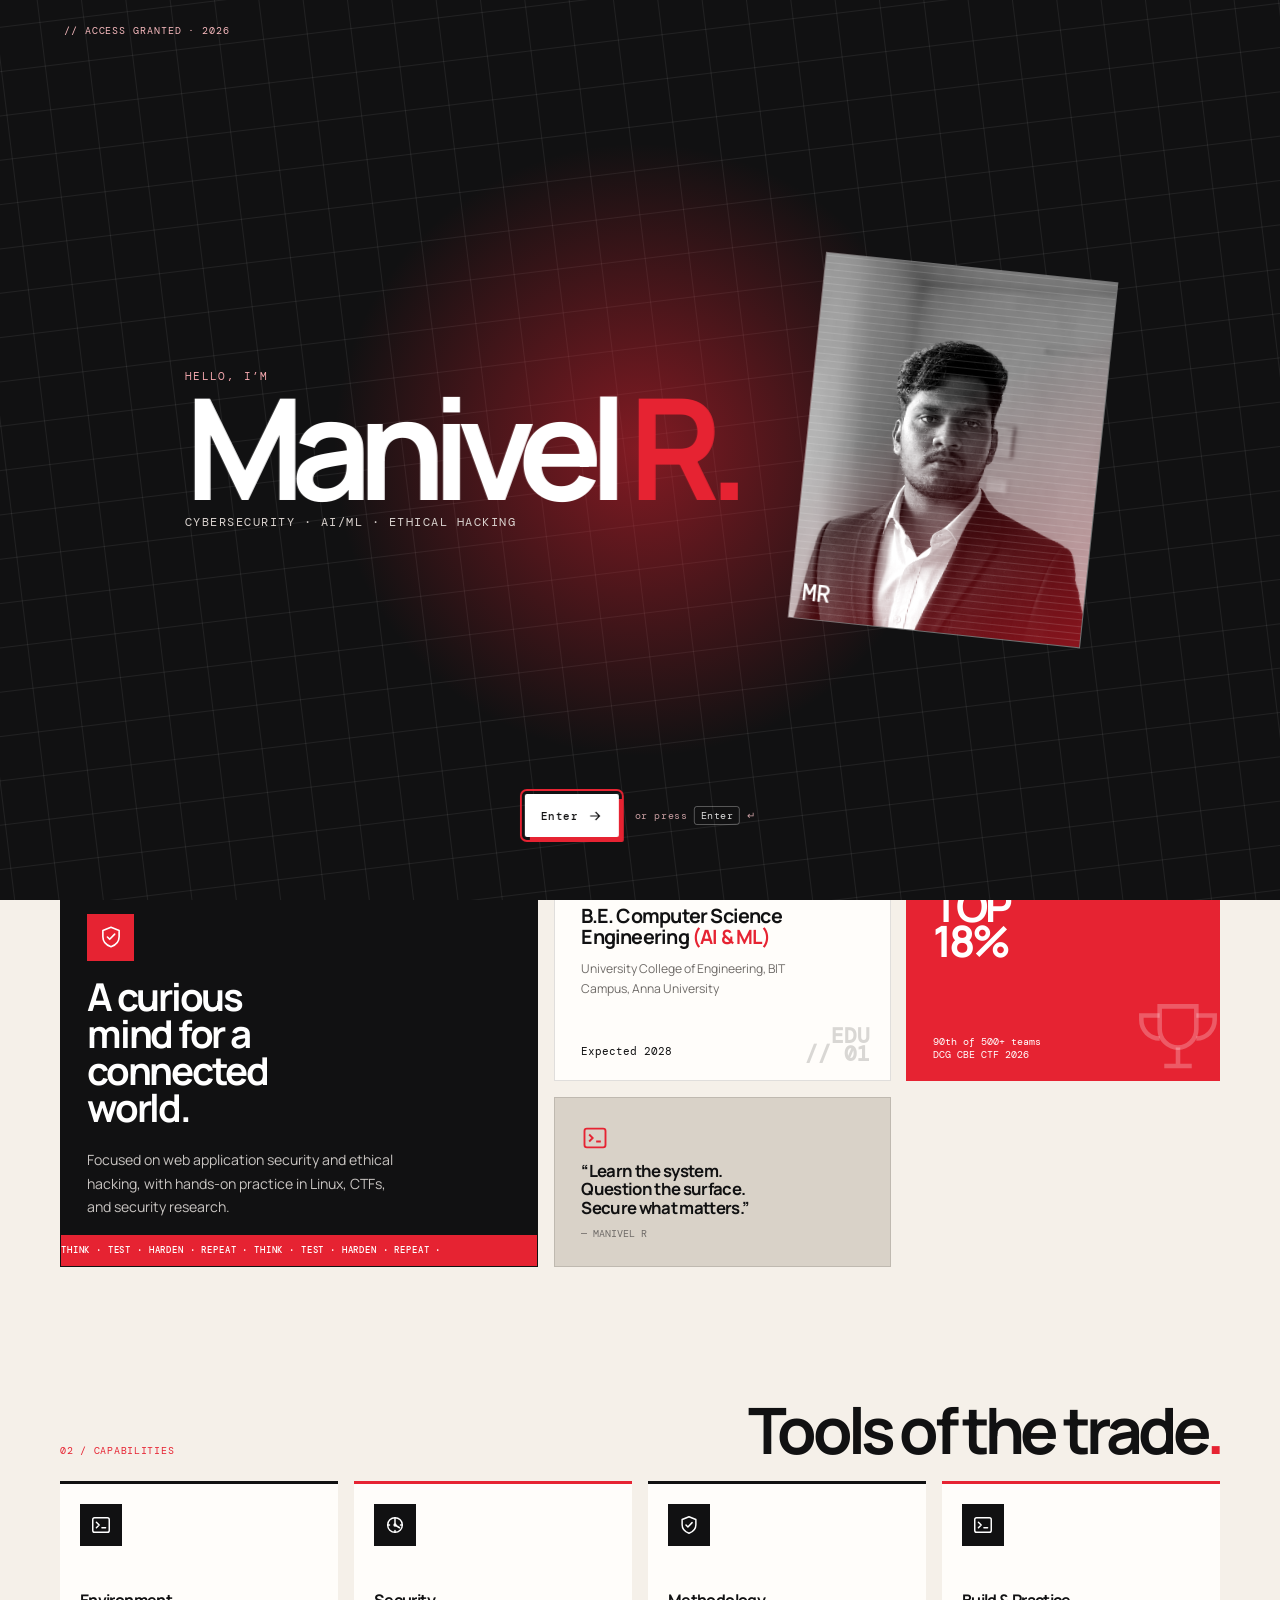
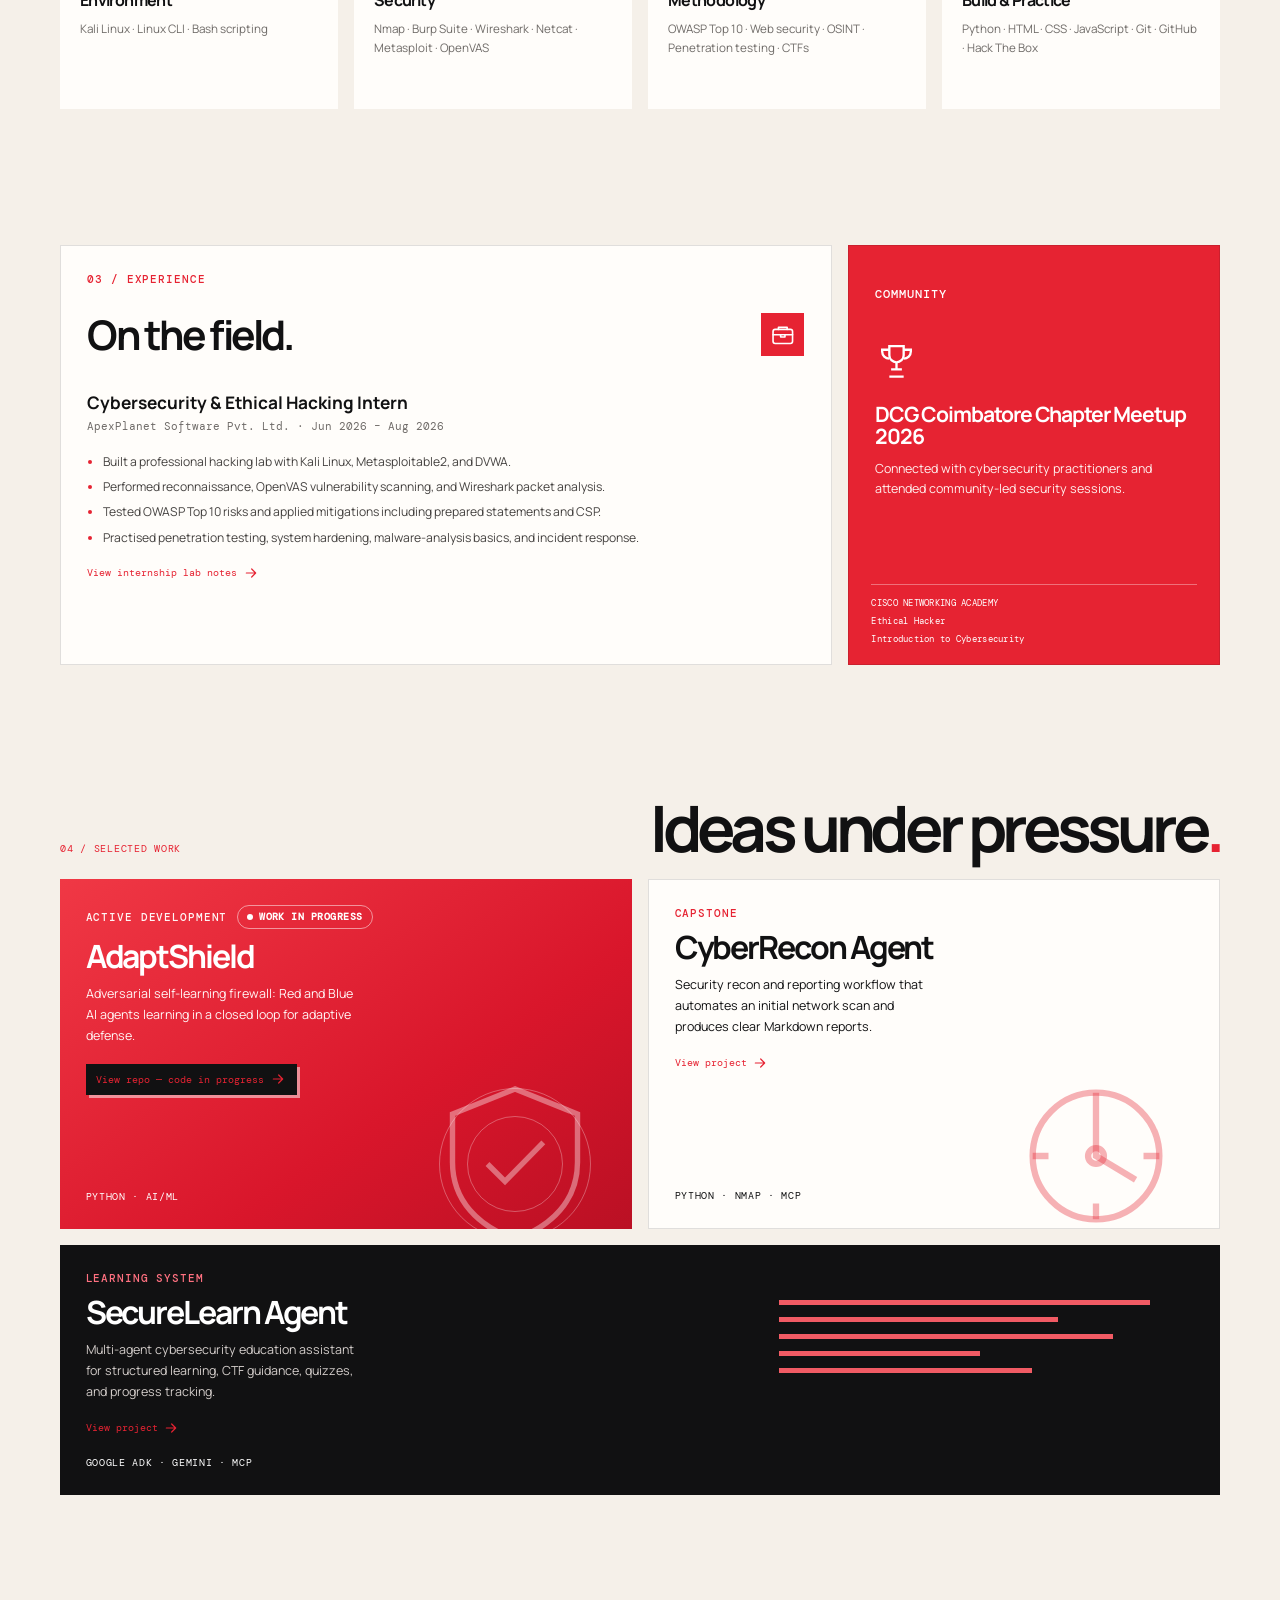
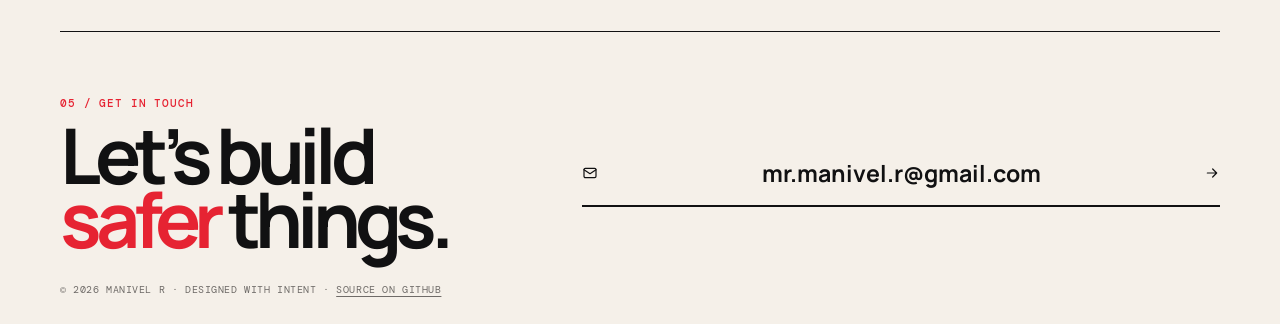
==== commit 7ed44441: "feat:improve" ====
--- a/index.html
+++ b/index.html
@@ -38,7 +38,7 @@
       <p class="intro-code">// ACCESS GRANTED · 2026</p>
       <div class="intro-copy"><p>HELLO, I’M</p><h1>Manivel <em>R.</em></h1><span>CYBERSECURITY · AI/ML · ETHICAL HACKING</span></div>
       <div class="intro-portrait" aria-hidden="true"><img src="profile_pic.jpeg" alt="" /><i></i><b>MR</b></div>
-      <div class="intro-actions"><button class="intro-enter" type="button">Enter <svg><use href="#arrow" /></svg></button></div>
+      <div class="intro-actions"><button class="intro-enter" type="button">Enter <svg><use href="#arrow" /></svg></button><span class="intro-hint">or press <kbd>Enter</kbd> ↵</span></div>
     </section>
 
     <header class="nav-wrap">
--- a/styles.css
+++ b/styles.css
@@ -514,3 +514,77 @@
 .project-red{background:linear-gradient(145deg,#f03845,#d9162b 62%,#ba1024)}
 .nav-resume{background:linear-gradient(145deg,#252527,#09090a);box-shadow:inset 0 1px 0 rgba(255,255,255,.16),0 5px 12px rgba(17,17,18,.15);transition:transform .25s cubic-bezier(.16,1,.3,1),box-shadow .25s ease}
 .nav-resume:hover{transform:translateY(-2px);box-shadow:inset 0 1px 0 rgba(255,255,255,.22),0 8px 16px rgba(17,17,18,.2)}
+
+/* ============================================================
+   Premium interaction layer
+   Additive only — no new colors, layout, type, or content.
+   Glassmorphism, glow, magnetic buttons, glossy sweeps, and
+   smoother, GPU-friendly motion on top of the existing system.
+   ============================================================ */
+
+.cursor-glow,.card,.skill-card,.project-card,.button,.nav-resume,.intro-enter,.brand-mark,.portrait-frame img{will-change:transform}
+
+/* Cursor glow is now driven by JS via translate3d (see script.js) instead of left/top,
+   which keeps it off the layout thread and lets it glide instead of jump. */
+.cursor-glow{left:0;top:0;transform:translate3d(-50%,-50%,0);filter:blur(1px)}
+
+/* Nav — animated underline + slightly richer glass edge */
+.nav-wrap{box-shadow:0 10px 28px rgba(78,46,46,.07),inset 0 -1px 0 rgba(255,255,255,.5)}
+.nav-links a{position:relative;padding-bottom:2px}
+.nav-links a::after{content:"";position:absolute;left:0;right:100%;bottom:-3px;height:1.5px;background:var(--red);transition:right .35s cubic-bezier(.16,1,.3,1);box-shadow:0 0 8px rgba(230,35,50,.5)}
+.nav-links a:hover::after,.nav-links a.active::after{right:0}
+
+/* Buttons — magnetic pull, glossy light sweep, soft glow, press ripple */
+.button,.nav-resume,.intro-enter{position:relative;overflow:hidden;isolation:isolate}
+.button::before,.nav-resume::before,.intro-enter::before{content:"";position:absolute;inset:0;z-index:1;background:linear-gradient(120deg,transparent 30%,rgba(255,255,255,.35) 48%,transparent 66%);transform:translateX(-120%);transition:transform .7s cubic-bezier(.16,1,.3,1);pointer-events:none}
+.button:hover::before,.nav-resume:hover::before,.intro-enter:hover::before{transform:translateX(120%)}
+.button:hover{transform:translate3d(var(--magnet-x,0px),calc(-4px + var(--magnet-y,0px)),0)}
+.button-dark:hover{box-shadow:8px 8px 0 var(--red),0 16px 32px rgba(17,17,18,.28)}
+.nav-resume:hover{transform:translate3d(var(--magnet-x,0px),calc(-2px + var(--magnet-y,0px)),0);box-shadow:inset 0 1px 0 rgba(255,255,255,.22),0 12px 24px rgba(17,17,18,.3)}
+.intro-enter:hover{transform:translate3d(var(--magnet-x,0px),calc(-3px + var(--magnet-y,0px)),0);box-shadow:8px 8px 0 var(--red),0 0 26px rgba(230,35,50,.5)}
+.button:active,.nav-resume:active,.intro-enter:active{transform:translate3d(var(--magnet-x,0px),0,0) scale(.97)}
+.btn-ripple{position:absolute;z-index:0;width:12px;height:12px;border-radius:50%;background:radial-gradient(circle,rgba(255,255,255,.65),rgba(255,255,255,0) 70%);transform:translate(-50%,-50%) scale(0);pointer-events:none;animation:btn-ripple .65s ease-out forwards}
+@keyframes btn-ripple{to{transform:translate(-50%,-50%) scale(15);opacity:0}}
+
+/* Cards — glossy top highlight + deeper, softer ambient shadow on hover */
+.skill-card{position:relative;overflow:hidden}
+.card::after,.skill-card::after,.project-card::after{content:"";position:absolute;inset:0;background:linear-gradient(165deg,rgba(255,255,255,.32),transparent 34%);opacity:0;transition:opacity .4s ease;pointer-events:none}
+.card:hover::after,.skill-card:hover::after,.project-card:hover::after{opacity:1}
+.card:hover{box-shadow:0 24px 48px rgba(35,21,21,.14),0 2px 0 rgba(255,255,255,.5) inset}
+.skill-card:hover,.project-card:hover{box-shadow:0 22px 44px rgba(17,17,18,.16)}
+
+/* Experience / project text-links get a soft underline wipe instead of a hard jump */
+.project-card a,.experience-link,.contact-email{position:relative}
+.contact-email::before{content:"";position:absolute;left:0;bottom:-2px;width:0;height:2px;background:var(--red);transition:width .4s cubic-bezier(.16,1,.3,1)}
+.contact-email:hover::before{width:100%}
+
+/* Intro — keyboard hint + a calm invitation pulse instead of static idling */
+.intro-hint{color:#e8b6ba;font:.6rem var(--mono);letter-spacing:.06em;opacity:.85}
+.intro-hint kbd{padding:.1rem .35rem;border:1px solid rgba(255,255,255,.35);border-radius:3px;font-family:inherit;color:#fff}
+.intro-enter{animation:intro-enter-pulse 2.6s ease-in-out infinite}
+@keyframes intro-enter-pulse{0%,100%{box-shadow:5px 5px 0 var(--red)}50%{box-shadow:7px 7px 0 var(--red),0 0 22px rgba(230,35,50,.45)}}
+
+/* Deliberate, visible focus rings — premium, not the browser default */
+a:focus-visible,button:focus-visible{outline:2px solid var(--red);outline-offset:3px;border-radius:2px}
+.hero-stage a:focus-visible,.hero-stage button:focus-visible{outline-color:#fff}
+
+/* Reveal: slightly richer easing with a touch of scale, still a one-way fade-up */
+.reveal{transition:opacity .9s cubic-bezier(.16,1,.3,1),transform .9s cubic-bezier(.16,1,.3,1);transform:translateY(35px) scale(.985)}
+.reveal.visible{transform:none}
+
+/* Portrait ring / glow already animate — add a touch more depth on the frame */
+.portrait-frame{box-shadow:18px 18px 0 var(--ink),0 30px 60px rgba(17,17,18,.18)}
+
+@media(hover:none){
+  .button::before,.nav-resume::before,.intro-enter::before{display:none}
+  .card::after,.skill-card::after,.project-card::after{display:none}
+}
+
+@media(max-width:480px){.intro-hint{display:none}}
+
+@media(prefers-reduced-motion:reduce){
+  .intro-enter{animation:none}
+  .button::before,.nav-resume::before,.intro-enter::before{display:none}
+  .btn-ripple{display:none}
+  .reveal{transform:none}
+}
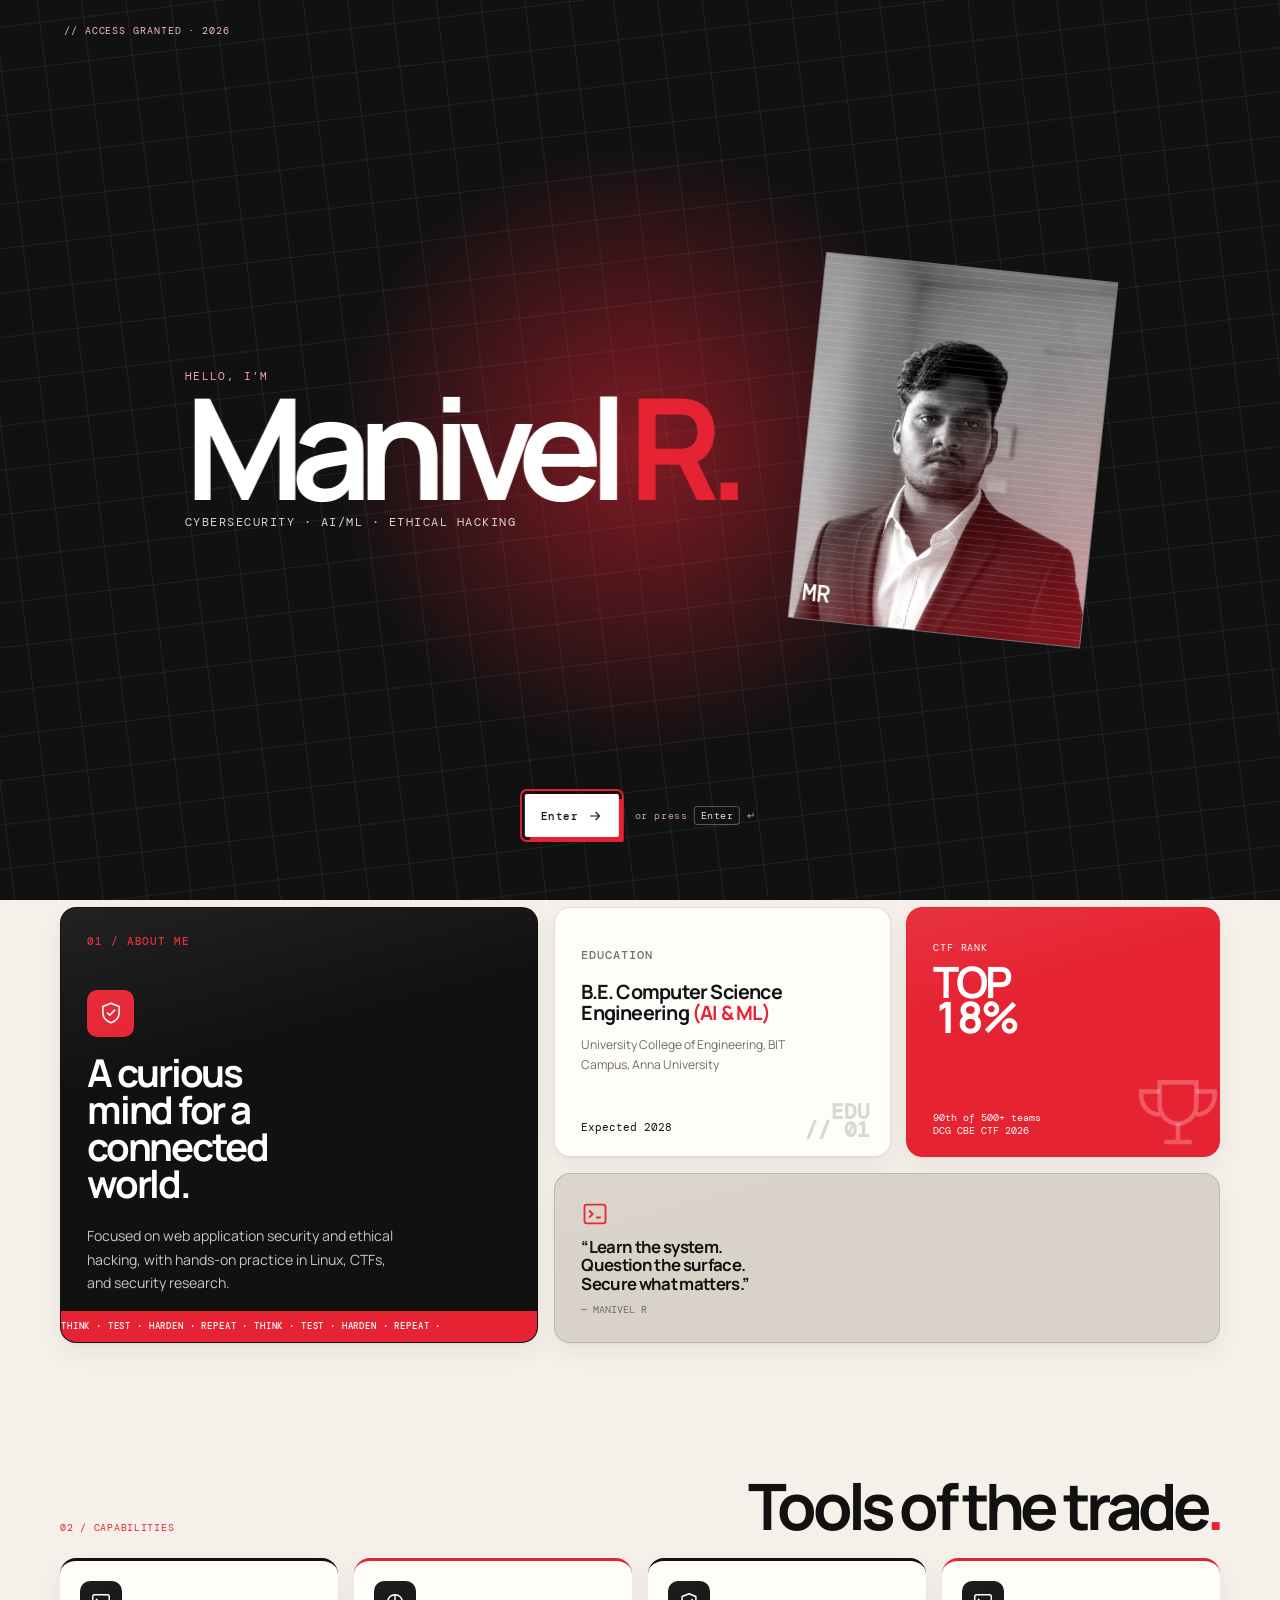
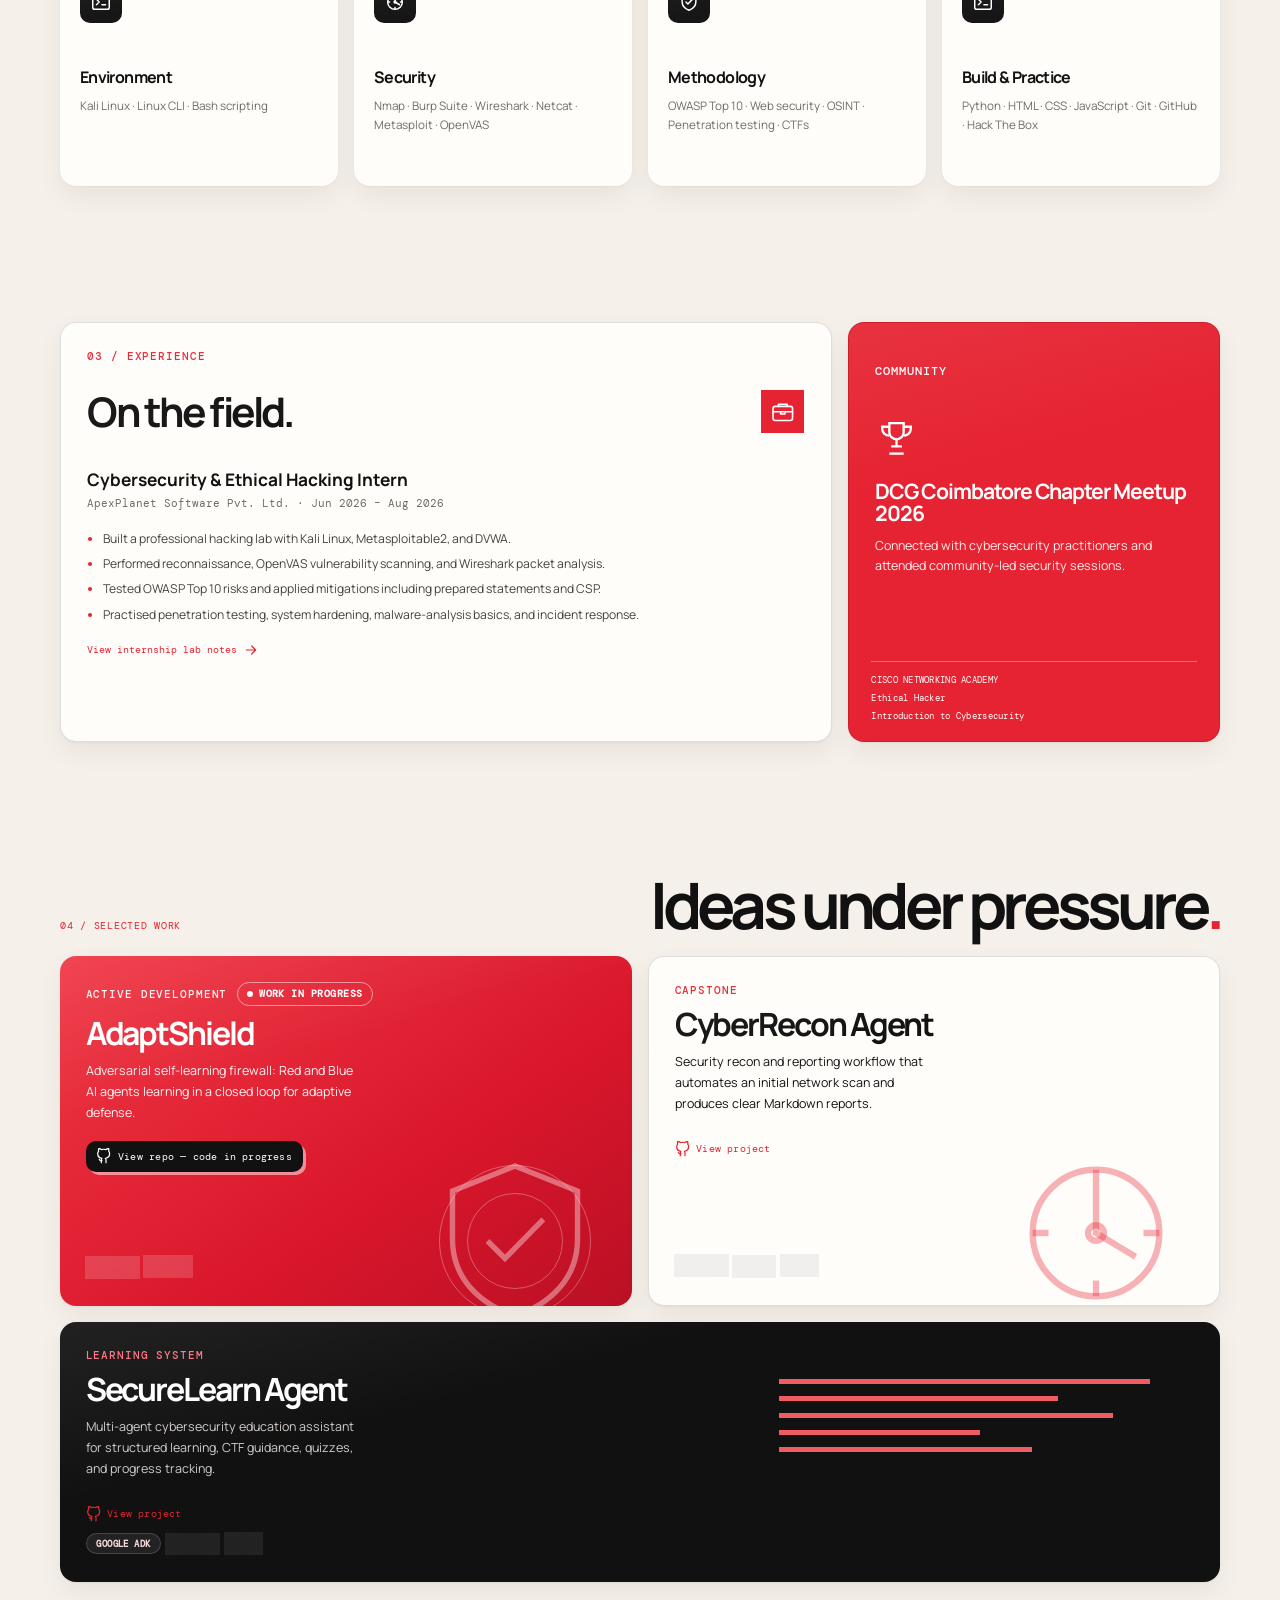
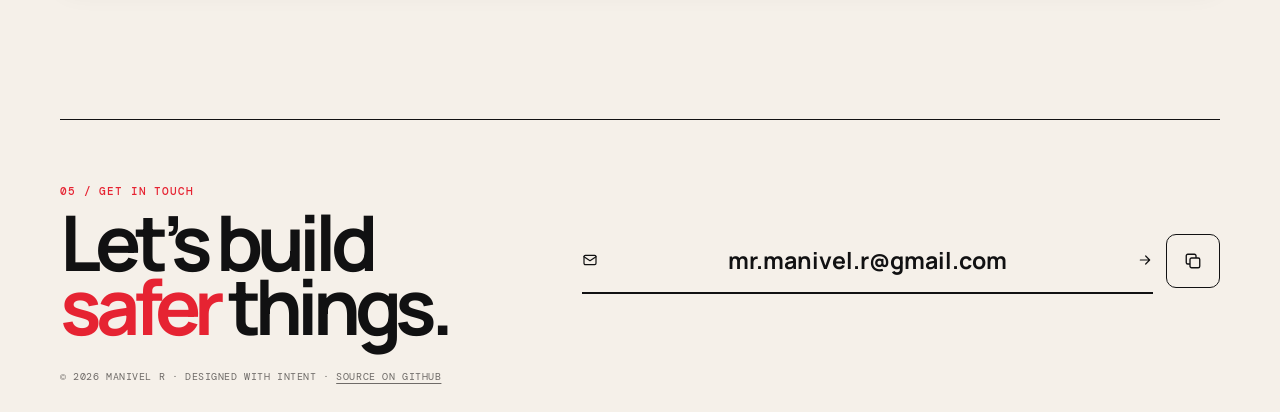
==== commit f36ee316: "feat: improved ui" ====
--- a/index.html
+++ b/index.html
@@ -28,11 +28,15 @@
       <symbol id="linkedin" viewBox="0 0 24 24"><rect x="4" y="4" width="16" height="16" rx="2"/><path d="M8 11v5M8 8v.01M12 16v-5M12 13.3a2.3 2.3 0 0 1 4.6 0V16"/></symbol>
       <symbol id="arrow" viewBox="0 0 24 24"><path d="M5 12h13M13 6l6 6-6 6"/></symbol>
       <symbol id="mail" viewBox="0 0 24 24"><rect x="3" y="5" width="18" height="14" rx="2"/><path d="m3 7 9 6 9-6"/></symbol>
+      <symbol id="copy" viewBox="0 0 24 24"><rect x="8" y="8" width="13" height="13" rx="2"/><path d="M16 8V5a2 2 0 0 0-2-2H5a2 2 0 0 0-2 2v9a2 2 0 0 0 2 2h3"/></symbol>
+      <symbol id="check" viewBox="0 0 24 24"><path d="m5 12 5 5 9-10"/></symbol>
+      <symbol id="menu" viewBox="0 0 24 24"><path d="M4 7h16M4 12h16M4 17h16"/></symbol>
+      <symbol id="close" viewBox="0 0 24 24"><path d="m6 6 12 12M18 6 6 18"/></symbol>
     </svg>
     <div class="scroll-progress" aria-hidden="true"></div>
     <div class="cursor-glow" aria-hidden="true"></div>
     <div class="noise" aria-hidden="true"></div>
-    <div class="background" aria-hidden="true"><canvas class="network-canvas"></canvas><i class="orb orb-one"></i><i class="orb orb-two"></i></div>
+    <div class="background" aria-hidden="true"><canvas class="network-canvas"></canvas><i class="orb orb-one"></i><i class="orb orb-two"></i><i class="orb orb-three"></i></div>
     <section class="intro-screen" aria-label="Portfolio introduction">
       <div class="intro-grid" aria-hidden="true"></div>
       <p class="intro-code">// ACCESS GRANTED · 2026</p>
@@ -47,12 +51,23 @@
         <div class="nav-links">
           <a href="#about">About</a><a href="#skills">Skills</a><a href="#experience">Experience</a><a href="#projects">Projects</a>
         </div>
-        <div class="nav-actions"><a class="nav-resume" href="Manivel_R_Portfolio_Resume.html" target="_blank" rel="noreferrer">Resume <svg><use href="#arrow" /></svg></a></div>
+        <div class="nav-actions">
+          <a class="nav-resume" href="Manivel_R_Portfolio_Resume.html" target="_blank" rel="noreferrer">Resume <svg><use href="#arrow" /></svg></a>
+          <button class="nav-toggle" type="button" aria-label="Open menu" aria-expanded="false" aria-controls="mobile-menu">
+            <svg class="icon-open"><use href="#menu" /></svg><svg class="icon-close"><use href="#close" /></svg>
+          </button>
+        </div>
       </nav>
+      <div class="mobile-menu" id="mobile-menu">
+        <a href="#about">About</a><a href="#skills">Skills</a><a href="#experience">Experience</a><a href="#projects">Projects</a>
+        <a class="mobile-resume" href="Manivel_R_Portfolio_Resume.html" target="_blank" rel="noreferrer">Resume <svg><use href="#arrow" /></svg></a>
+      </div>
     </header>
+    <div class="mobile-menu-scrim" aria-hidden="true"></div>
 
     <main id="top">
       <section class="hero-stage">
+      <div class="hero-spotlight" aria-hidden="true"></div>
       <div class="hero page-width">
         <div class="hero-copy">
           <p class="eyebrow"><span></span> Cybersecurity portfolio · 2026</p>
@@ -74,7 +89,7 @@
       <section class="bento page-width" id="about">
         <article class="card intro-card reveal"><p class="card-kicker">01 / ABOUT ME</p><div class="icon-box"><svg><use href="#shield" /></svg></div><h2>A curious mind for a connected world.</h2><p>Focused on web application security and ethical hacking, with hands-on practice in Linux, CTFs, and security research.</p><div class="marquee"><span>THINK · TEST · HARDEN · REPEAT · THINK · TEST · HARDEN · REPEAT ·</span></div></article>
         <article class="card education-card reveal"><p class="card-kicker">EDUCATION</p><h3>B.E. Computer Science Engineering <em>(AI &amp; ML)</em></h3><p>University College of Engineering, BIT Campus, Anna University</p><strong>Expected 2028</strong><div class="corner-mark">EDU<br />// 01</div></article>
-        <article class="card stat-card red reveal"><span>CTF RANK</span><strong>TOP<br />18%</strong><p>90th of 500+ teams<br />DCG CBE CTF 2026</p><svg class="giant-icon"><use href="#trophy" /></svg></article>
+        <article class="card stat-card red reveal"><span>CTF RANK</span><strong>TOP<br /><span class="counter" data-target="18">0</span>%</strong><p>90th of 500+ teams<br />DCG CBE CTF 2026</p><svg class="giant-icon"><use href="#trophy" /></svg></article>
         <article class="card quote-card reveal"><svg><use href="#terminal" /></svg><p>“Learn the system. Question the surface. Secure what matters.”</p><span>— MANIVEL R</span></article>
       </section>
 
@@ -93,13 +108,14 @@
 
       <section class="section-heading page-width" id="projects"><p>04 / SELECTED WORK</p><h2>Ideas under pressure<span>.</span></h2></section>
       <section class="projects page-width">
-        <article class="project-card project-red reveal"><div><div class="kicker-row"><p class="card-kicker">ACTIVE DEVELOPMENT</p><span class="status-pill"><i></i>Work in progress</span></div><h3>AdaptShield</h3><p>Adversarial self-learning firewall: Red and Blue AI agents learning in a closed loop for adaptive defense.</p><a href="https://github.com/manivel-cyber-ai/AdaptShield" target="_blank" rel="noreferrer">View repo — code in progress <svg><use href="#arrow" /></svg></a></div><div class="project-art shield-art"><svg><use href="#shield" /></svg><i></i><i></i></div><span class="project-stack">PYTHON · AI/ML</span></article>
-        <article class="project-card project-light reveal"><div><p class="card-kicker">CAPSTONE</p><h3>CyberRecon Agent</h3><p>Security recon and reporting workflow that automates an initial network scan and produces clear Markdown reports.</p><a href="https://github.com/manivel-cyber-ai/cyberrecon-agent" target="_blank" rel="noreferrer">View project <svg><use href="#arrow" /></svg></a></div><div class="project-art radar-art"><svg><use href="#radar" /></svg></div><span class="project-stack">PYTHON · NMAP · MCP</span></article>
-        <article class="project-card project-dark reveal"><div><p class="card-kicker">LEARNING SYSTEM</p><h3>SecureLearn Agent</h3><p>Multi-agent cybersecurity education assistant for structured learning, CTF guidance, quizzes, and progress tracking.</p><a href="https://github.com/manivel-cyber-ai/SecureLearnAgent" target="_blank" rel="noreferrer">View project <svg><use href="#arrow" /></svg></a></div><div class="code-lines" aria-hidden="true"><i></i><i></i><i></i><i></i><i></i></div><span class="project-stack">GOOGLE ADK · GEMINI · MCP</span></article>
+        <article class="project-card project-red reveal"><div><div class="kicker-row"><p class="card-kicker">ACTIVE DEVELOPMENT</p><span class="status-pill"><i></i>Work in progress</span></div><h3>AdaptShield</h3><p>Adversarial self-learning firewall: Red and Blue AI agents learning in a closed loop for adaptive defense.</p><a class="repo-link" href="https://github.com/manivel-cyber-ai/AdaptShield" target="_blank" rel="noreferrer"><svg><use href="#github" /></svg>View repo — code in progress</a></div><div class="project-art shield-art"><svg><use href="#shield" /></svg><i></i><i></i></div><span class="project-stack"><span class="tech-chip">PYTHON</span><span class="tech-chip">AI/ML</span></span></article>
+        <article class="project-card project-light reveal"><div><p class="card-kicker">CAPSTONE</p><h3>CyberRecon Agent</h3><p>Security recon and reporting workflow that automates an initial network scan and produces clear Markdown reports.</p><a class="repo-link" href="https://github.com/manivel-cyber-ai/cyberrecon-agent" target="_blank" rel="noreferrer"><svg><use href="#github" /></svg>View project</a></div><div class="project-art radar-art"><svg><use href="#radar" /></svg></div><span class="project-stack"><span class="tech-chip">PYTHON</span><span class="tech-chip">NMAP</span><span class="tech-chip">MCP</span></span></article>
+        <article class="project-card project-dark reveal"><div><p class="card-kicker">LEARNING SYSTEM</p><h3>SecureLearn Agent</h3><p>Multi-agent cybersecurity education assistant for structured learning, CTF guidance, quizzes, and progress tracking.</p><a class="repo-link" href="https://github.com/manivel-cyber-ai/SecureLearnAgent" target="_blank" rel="noreferrer"><svg><use href="#github" /></svg>View project</a></div><div class="code-lines" aria-hidden="true"><i></i><i></i><i></i><i></i><i></i></div><span class="project-stack"><span class="tech-chip">GOOGLE ADK</span><span class="tech-chip">GEMINI</span><span class="tech-chip">MCP</span></span></article>
       </section>
 
-      <footer class="footer page-width" id="contact"><div><p class="card-kicker">05 / GET IN TOUCH</p><h2>Let’s build<br /><em>safer</em> things.</h2></div><a class="contact-email" href="mailto:mr.manivel.r@gmail.com"><svg><use href="#mail" /></svg><span>mr.manivel.r@gmail.com</span><svg><use href="#arrow" /></svg></a><p class="footer-note">© 2026 MANIVEL R · DESIGNED WITH INTENT · <a href="https://github.com/manivel-cyber-ai/manivel-cyber-ai.github.io" target="_blank" rel="noreferrer">SOURCE ON GITHUB</a></p></footer>
+      <footer class="footer page-width" id="contact"><div><p class="card-kicker">05 / GET IN TOUCH</p><h2>Let’s build<br /><em>safer</em> things.</h2></div><div class="contact-row"><a class="contact-email" href="mailto:mr.manivel.r@gmail.com"><svg><use href="#mail" /></svg><span>mr.manivel.r@gmail.com</span><svg><use href="#arrow" /></svg></a><button class="copy-email-btn" type="button" data-email="mr.manivel.r@gmail.com" aria-label="Copy email address"><svg class="icon-copy"><use href="#copy" /></svg><svg class="icon-check"><use href="#check" /></svg></button></div><p class="footer-note">© 2026 MANIVEL R · DESIGNED WITH INTENT · <a href="https://github.com/manivel-cyber-ai/manivel-cyber-ai.github.io" target="_blank" rel="noreferrer">SOURCE ON GITHUB</a></p></footer>
     </main>
+    <div class="toast" role="status" aria-live="polite"></div>
     <script src="script.js"></script>
   </body>
 </html>
--- a/styles.css
+++ b/styles.css
@@ -588,3 +588,143 @@
   .btn-ripple{display:none}
   .reveal{transform:none}
 }
+
+/* ============================================================
+   PREMIUM UPGRADE LAYER — glass depth, glow, radius, mobile nav,
+   hero spotlight, project chips, skills polish, copy/toast, counters.
+   Additive only: nothing above this line was removed.
+   ============================================================ */
+
+:root{
+  --radius-sm:10px;--radius-md:16px;--radius-lg:26px;
+  --shadow-soft:0 1px 2px rgba(35,21,21,.05),0 10px 26px rgba(35,21,21,.06);
+  --shadow-deep:0 30px 60px rgba(35,21,21,.18),0 8px 20px rgba(35,21,21,.08);
+}
+
+/* -- Consistent radius across cards/buttons/pills, kept subtle so the
+      hard offset shadows (your signature look) still read cleanly -- */
+.card,.skill-card,.project-card,.mobile-menu,.toast{border-radius:var(--radius-md)}
+.button,.nav-resume,.intro-enter,.repo-link,.copy-email-btn{border-radius:var(--radius-sm)}
+.icon-box,.skill-icon{border-radius:10px}
+.tech-chip,.status-pill{border-radius:99px}
+.hero-stage .portrait-frame img{border-radius:18px}
+
+/* -- Resting elevation + red ambient glow on hover (layered shadows) -- */
+.card,.skill-card,.project-card{box-shadow:var(--shadow-soft)}
+.card:hover{box-shadow:0 26px 54px rgba(35,21,21,.16),0 2px 0 rgba(255,255,255,.55) inset,0 0 46px rgba(230,35,50,.10)}
+.skill-card:hover{box-shadow:0 24px 48px rgba(17,17,18,.16),0 0 42px rgba(230,35,50,.12)}
+@keyframes border-pulse{0%,100%{box-shadow:0 24px 50px rgba(17,17,18,.18),0 0 0 1px rgba(230,35,50,.26),0 0 32px rgba(230,35,50,.14)}50%{box-shadow:0 24px 50px rgba(17,17,18,.18),0 0 0 1.5px rgba(230,35,50,.5),0 0 46px rgba(230,35,50,.26)}}
+.project-card:hover{animation:border-pulse 1.8s ease-in-out infinite}
+
+/* -- Persistent soft glass sheen (was hover-only, now always faintly on) -- */
+.card::after,.skill-card::after,.project-card::after{opacity:.22;transition:opacity .5s ease}
+.card:hover::after,.skill-card:hover::after,.project-card:hover::after{opacity:1}
+
+/* -- Staggered reveal for grouped cards (uses your existing .reveal transition) -- */
+.skill-grid .skill-card:nth-child(1){transition-delay:0s}
+.skill-grid .skill-card:nth-child(2){transition-delay:.08s}
+.skill-grid .skill-card:nth-child(3){transition-delay:.16s}
+.skill-grid .skill-card:nth-child(4){transition-delay:.24s}
+.projects .project-card:nth-child(1){transition-delay:0s}
+.projects .project-card:nth-child(2){transition-delay:.1s}
+.projects .project-card:nth-child(3){transition-delay:.2s}
+.skill-card:hover .skill-icon{transform:scale(1.1) rotate(-6deg)}
+.skill-icon{transition:background .3s ease,transform .45s cubic-bezier(.34,1.56,.64,1)}
+
+/* -- Background: low-opacity cyber grid + tiny drifting particles -- */
+.background::before{content:"";position:absolute;inset:-10%;opacity:.045;background-image:linear-gradient(rgba(17,17,18,.7) 1px,transparent 1px),linear-gradient(90deg,rgba(17,17,18,.7) 1px,transparent 1px);background-size:54px 54px;mask-image:radial-gradient(ellipse 75% 55% at 50% 12%,#000 40%,transparent 100%)}
+.background::after{content:"";position:absolute;inset:0;opacity:.6;background-image:radial-gradient(2px 2px at 12% 22%,rgba(230,35,50,.4),transparent 60%),radial-gradient(1.5px 1.5px at 82% 14%,rgba(230,35,50,.32),transparent 60%),radial-gradient(2px 2px at 62% 72%,rgba(17,17,18,.16),transparent 60%),radial-gradient(1.5px 1.5px at 28% 86%,rgba(230,35,50,.3),transparent 60%),radial-gradient(1.5px 1.5px at 92% 62%,rgba(17,17,18,.14),transparent 60%),radial-gradient(2px 2px at 46% 38%,rgba(230,35,50,.24),transparent 60%);animation:particle-drift 24s ease-in-out infinite alternate}
+@keyframes particle-drift{to{transform:translate(-16px,12px)}}
+.orb-three{position:absolute;left:8%;bottom:-8%;width:38vw;height:38vw;border-radius:50%;background:radial-gradient(circle,rgba(230,35,50,.16),transparent 70%);filter:blur(10px);animation:orb-drift-3 26s ease-in-out infinite alternate}
+@keyframes orb-drift-3{to{transform:translate(6vw,-4vw) scale(1.12)}}
+
+/* -- Nav: glass intensifies on scroll + mobile hamburger + slide panel -- */
+.nav-wrap.scrolled{background:linear-gradient(115deg,rgba(255,255,255,.94),rgba(245,240,233,.92));backdrop-filter:blur(22px) saturate(160%);box-shadow:0 14px 34px rgba(78,46,46,.10),inset 0 -1px 0 rgba(255,255,255,.6)}
+.nav-toggle{display:none;position:relative;width:38px;height:38px;flex:0 0 auto;border:0;background:transparent;color:var(--ink);cursor:pointer;padding:0}
+.nav-toggle svg{position:absolute;inset:0;margin:auto;width:22px;height:22px;fill:none;stroke:currentColor;stroke-width:1.8;transition:opacity .25s ease,transform .25s ease}
+.nav-toggle .icon-close{opacity:0;transform:rotate(-90deg) scale(.6)}
+.nav-toggle[aria-expanded="true"] .icon-open{opacity:0;transform:rotate(90deg) scale(.6)}
+.nav-toggle[aria-expanded="true"] .icon-close{opacity:1;transform:none}
+.mobile-menu{position:fixed;top:64px;right:0;z-index:60;width:min(78vw,320px);height:calc(100vh - 64px);display:flex;flex-direction:column;gap:.15rem;padding:1.4rem 1.7rem;background:linear-gradient(160deg,rgba(255,255,255,.97),rgba(245,240,233,.94));backdrop-filter:blur(20px) saturate(160%);border-left:1px solid rgba(17,17,18,.08);box-shadow:-24px 0 50px rgba(35,21,21,.18);transform:translateX(100%);visibility:hidden;pointer-events:none;transition:transform .45s cubic-bezier(.16,1,.3,1),visibility 0s .45s}
+.mobile-menu.open{transform:translateX(0);visibility:visible;pointer-events:auto;transition:transform .45s cubic-bezier(.16,1,.3,1)}
+.mobile-menu a{display:flex;align-items:center;justify-content:space-between;padding:1rem 0;border-bottom:1px solid var(--line);color:var(--ink);text-decoration:none;font:600 .98rem var(--sans);transition:color .25s ease,padding-left .25s ease}
+.mobile-menu a:hover,.mobile-menu a:active{color:var(--red);padding-left:.3rem}
+.mobile-resume{color:var(--red)!important;margin-top:.4rem}
+.mobile-resume svg{width:15px;height:15px;fill:none;stroke:currentColor;stroke-width:1.8}
+.mobile-menu-scrim{position:fixed;inset:0;z-index:55;background:rgba(17,17,18,.28);backdrop-filter:blur(2px);opacity:0;pointer-events:none;transition:opacity .4s ease}
+.mobile-menu-scrim.open{opacity:1;pointer-events:auto}
+body.menu-open{overflow:hidden}
+@media(max-width:620px){.nav-toggle{display:block}}
+@media(min-width:621px){.mobile-menu,.mobile-menu-scrim{display:none!important}}
+
+/* -- Hero: mouse-following spotlight + staggered text reveal + floating badge -- */
+.hero-spotlight{position:absolute;inset:0;z-index:2;pointer-events:none;opacity:0;transition:opacity .5s ease;background:radial-gradient(420px circle at var(--spot-x,50%) var(--spot-y,50%),rgba(255,255,255,.28),rgba(255,255,255,.06) 38%,transparent 70%);mix-blend-mode:soft-light}
+.hero-stage:hover .hero-spotlight{opacity:1}
+@media(hover:none){.hero-spotlight{display:none}}
+
+.hero-copy>*{opacity:0;transform:translateY(24px)}
+body.hero-ready .hero-copy>*{animation:stagger-up .8s cubic-bezier(.16,1,.3,1) both}
+body.hero-ready .hero-copy>.eyebrow{animation-delay:.05s}
+body.hero-ready .hero-copy>h1{animation-delay:.15s}
+body.hero-ready .hero-copy>.hero-intro{animation-delay:.32s}
+body.hero-ready .hero-copy>.hero-actions{animation-delay:.46s}
+body.hero-ready .hero-copy>.social-row{animation-delay:.58s}
+@keyframes stagger-up{to{opacity:1;transform:none}}
+
+@keyframes badge-float{0%{transform:rotate(0deg) translateY(0)}25%{transform:rotate(90deg) translateY(-6px)}50%{transform:rotate(180deg) translateY(0)}75%{transform:rotate(270deg) translateY(6px)}100%{transform:rotate(360deg) translateY(0)}}
+.hero-stamp,.hero-stage .hero-stamp{animation:badge-float 16s linear infinite}
+
+/* -- Buttons: glossier fill + stronger red glow on hover -- */
+.button-light{background:linear-gradient(145deg,rgba(255,255,255,.5),rgba(255,255,255,.15));box-shadow:inset 0 1px 0 rgba(255,255,255,.6),0 1px 2px rgba(35,21,21,.05)}
+.button-light:hover{box-shadow:inset 0 1px 0 rgba(255,255,255,.7),0 14px 30px rgba(230,35,50,.18),0 0 0 1px rgba(230,35,50,.25)}
+.button-dark:hover{box-shadow:8px 8px 0 var(--red),0 16px 32px rgba(17,17,18,.28),0 0 30px rgba(230,35,50,.22)}
+.hero-stage .button-dark:hover{box-shadow:8px 8px 0 var(--ink),0 16px 32px rgba(17,17,18,.3),0 0 34px rgba(255,255,255,.25)}
+
+/* -- Projects: tech-stack chips + repo/live buttons -- */
+.tech-chip{display:inline-flex;align-items:center;padding:.24rem .6rem;margin:.15rem .3rem .15rem 0;font:600 .56rem var(--mono);letter-spacing:.05em;background:rgba(255,255,255,.16);border:1px solid rgba(255,255,255,.3);backdrop-filter:blur(6px)}
+.project-light .tech-chip{background:rgba(17,17,18,.055);border-color:rgba(17,17,18,.12);color:var(--ink)}
+.project-dark .tech-chip{background:rgba(255,255,255,.08);border-color:rgba(255,255,255,.16);color:#f4d9da}
+.repo-link{display:inline-flex;align-items:center;gap:.45rem;margin-top:1.1rem;padding:.55rem .85rem;text-decoration:none;font:600 .65rem var(--mono);letter-spacing:.02em;transition:transform .3s cubic-bezier(.16,1,.3,1),box-shadow .3s ease,background .3s ease,color .3s ease}
+.repo-link svg{width:15px;height:15px;fill:none;stroke:currentColor;stroke-width:1.8;flex:0 0 auto}
+.project-red .repo-link{background:var(--ink);color:#fff;box-shadow:3px 3px 0 rgba(255,255,255,.5)}
+.project-red .repo-link:hover{background:#fff;color:var(--ink);box-shadow:5px 5px 0 var(--ink);transform:translateY(-3px)}
+.project-light .repo-link,.project-dark .repo-link{background:transparent;padding-left:0}
+.project-light .repo-link:hover,.project-dark .repo-link:hover{transform:translateX(4px)}
+
+/* -- Contact: copy-email button + toast -- */
+.contact-row{display:flex;align-items:center;gap:.8rem}
+.contact-row .contact-email{flex:1}
+.copy-email-btn{position:relative;display:grid;place-items:center;width:54px;height:54px;flex:0 0 auto;border:1px solid var(--ink);background:transparent;color:var(--ink);cursor:pointer;transition:background .3s ease,color .3s ease,border-color .3s ease,transform .3s cubic-bezier(.16,1,.3,1),box-shadow .3s ease}
+.copy-email-btn svg{position:absolute;width:18px;height:18px;fill:none;stroke:currentColor;stroke-width:1.8;transition:opacity .25s ease,transform .25s ease}
+.copy-email-btn .icon-check{opacity:0;transform:scale(.5)}
+.copy-email-btn:hover{background:var(--ink);color:#fff;transform:translateY(-3px);box-shadow:4px 4px 0 var(--red)}
+.copy-email-btn.copied{background:var(--red);color:#fff;border-color:var(--red)}
+.copy-email-btn.copied .icon-copy{opacity:0;transform:scale(.5)}
+.copy-email-btn.copied .icon-check{opacity:1;transform:scale(1)}
+
+.toast{position:fixed;left:50%;bottom:2rem;z-index:200;display:flex;align-items:center;padding:.85rem 1.3rem;background:var(--ink);color:#fff;font:600 .72rem var(--mono);letter-spacing:.03em;box-shadow:0 20px 40px rgba(17,17,18,.3),0 0 0 1px rgba(230,35,50,.4);transform:translate(-50%,140%);opacity:0;transition:transform .45s cubic-bezier(.16,1,.3,1),opacity .3s ease;pointer-events:none}
+.toast.show{transform:translate(-50%,0);opacity:1}
+.toast::before{content:"";display:inline-block;width:6px;height:6px;margin-right:.55rem;border-radius:50%;background:var(--red);box-shadow:0 0 8px var(--red)}
+
+.counter{font-variant-numeric:tabular-nums}
+
+@media(max-width:620px){
+  .contact-row{align-items:stretch}
+  .copy-email-btn{width:48px;height:48px}
+}
+
+@media(prefers-reduced-motion:reduce){
+  .hero-spotlight,.orb-three,.background::after{display:none}
+  .hero-copy>*{opacity:1;transform:none;animation:none}
+  .hero-stamp,.hero-stage .hero-stamp{animation:none}
+  .project-card:hover{animation:none}
+  .mobile-menu,.mobile-menu-scrim,.toast{transition:none}
+}
+
+/* ============================================================
+   FIX — breathing room below the hero into the About grid,
+   and close the leftover empty cell in the 3x2 bento layout.
+   ============================================================ */
+#about,#skills,#experience,#projects{scroll-margin-top:96px}
+.hero-stage + #about{margin-top:clamp(2.6rem,6vw,5.5rem)}
+@media(min-width:901px){.quote-card{grid-column:span 2}}
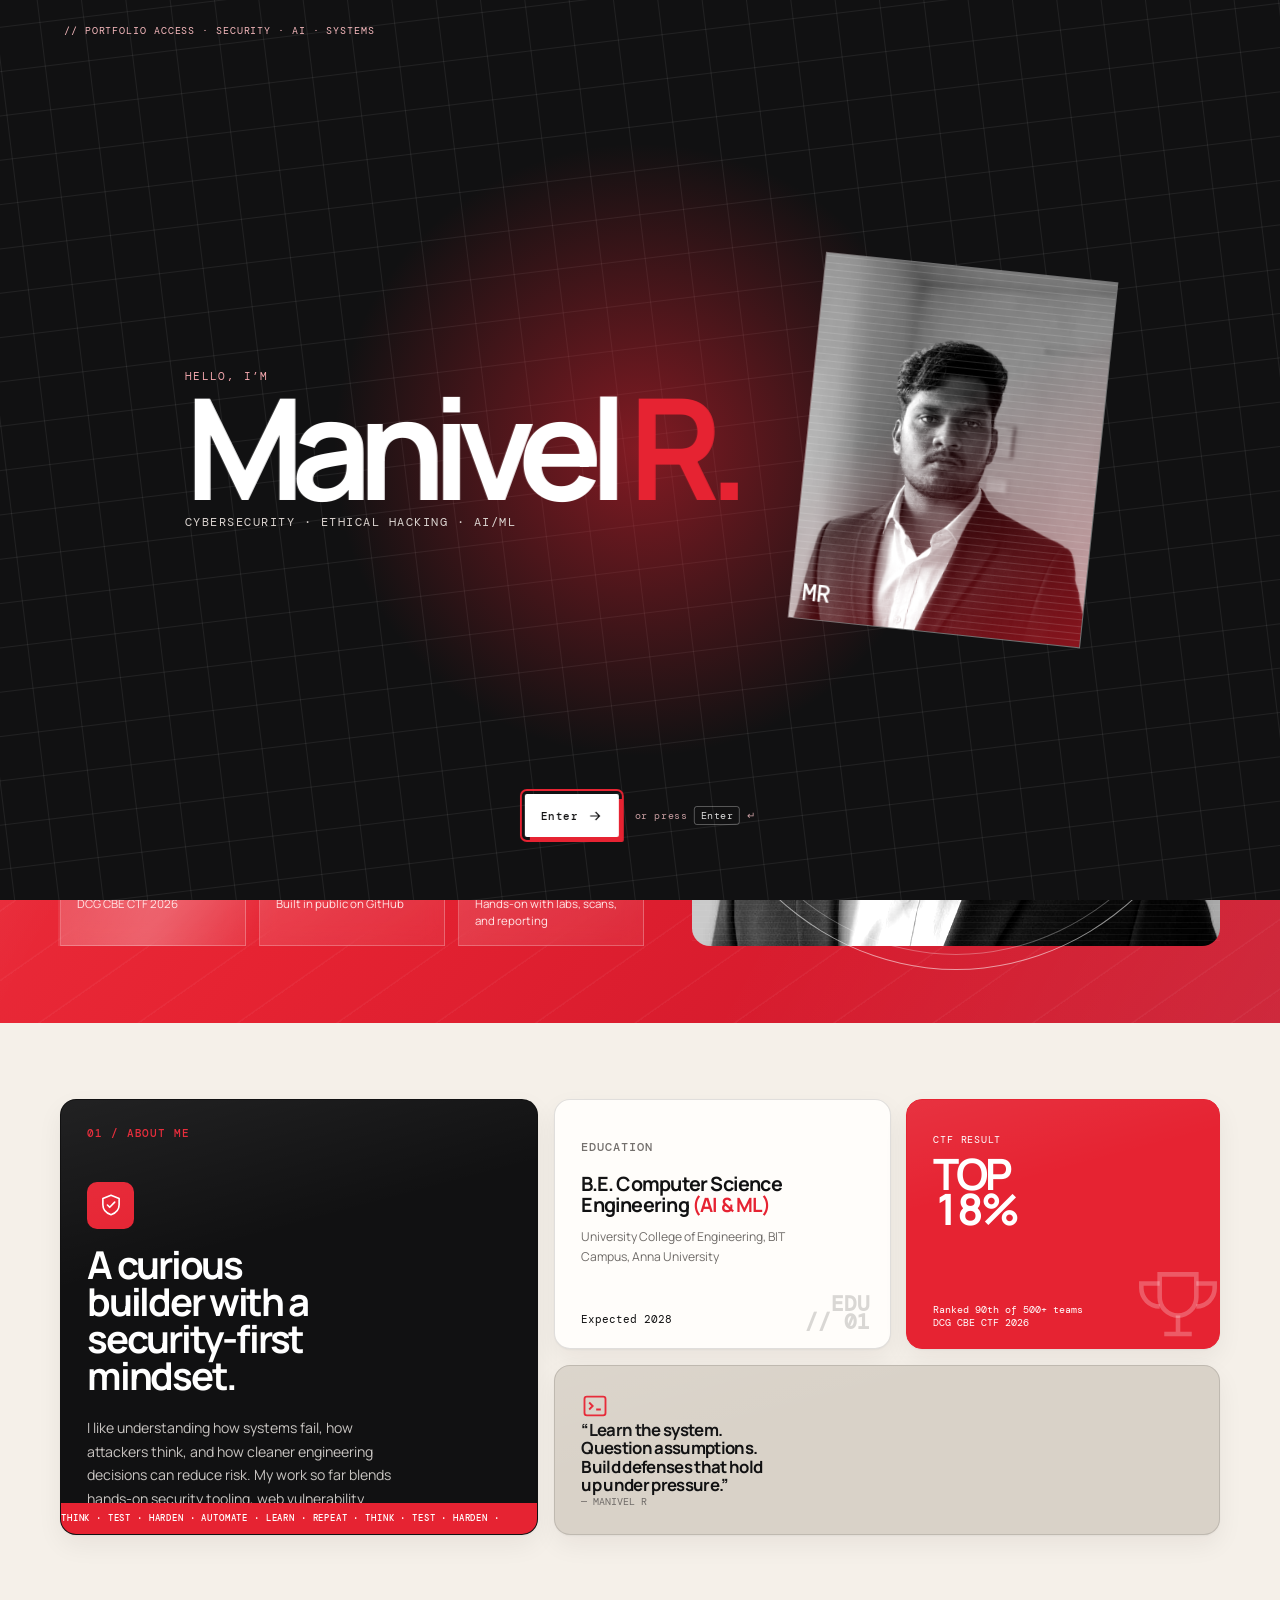
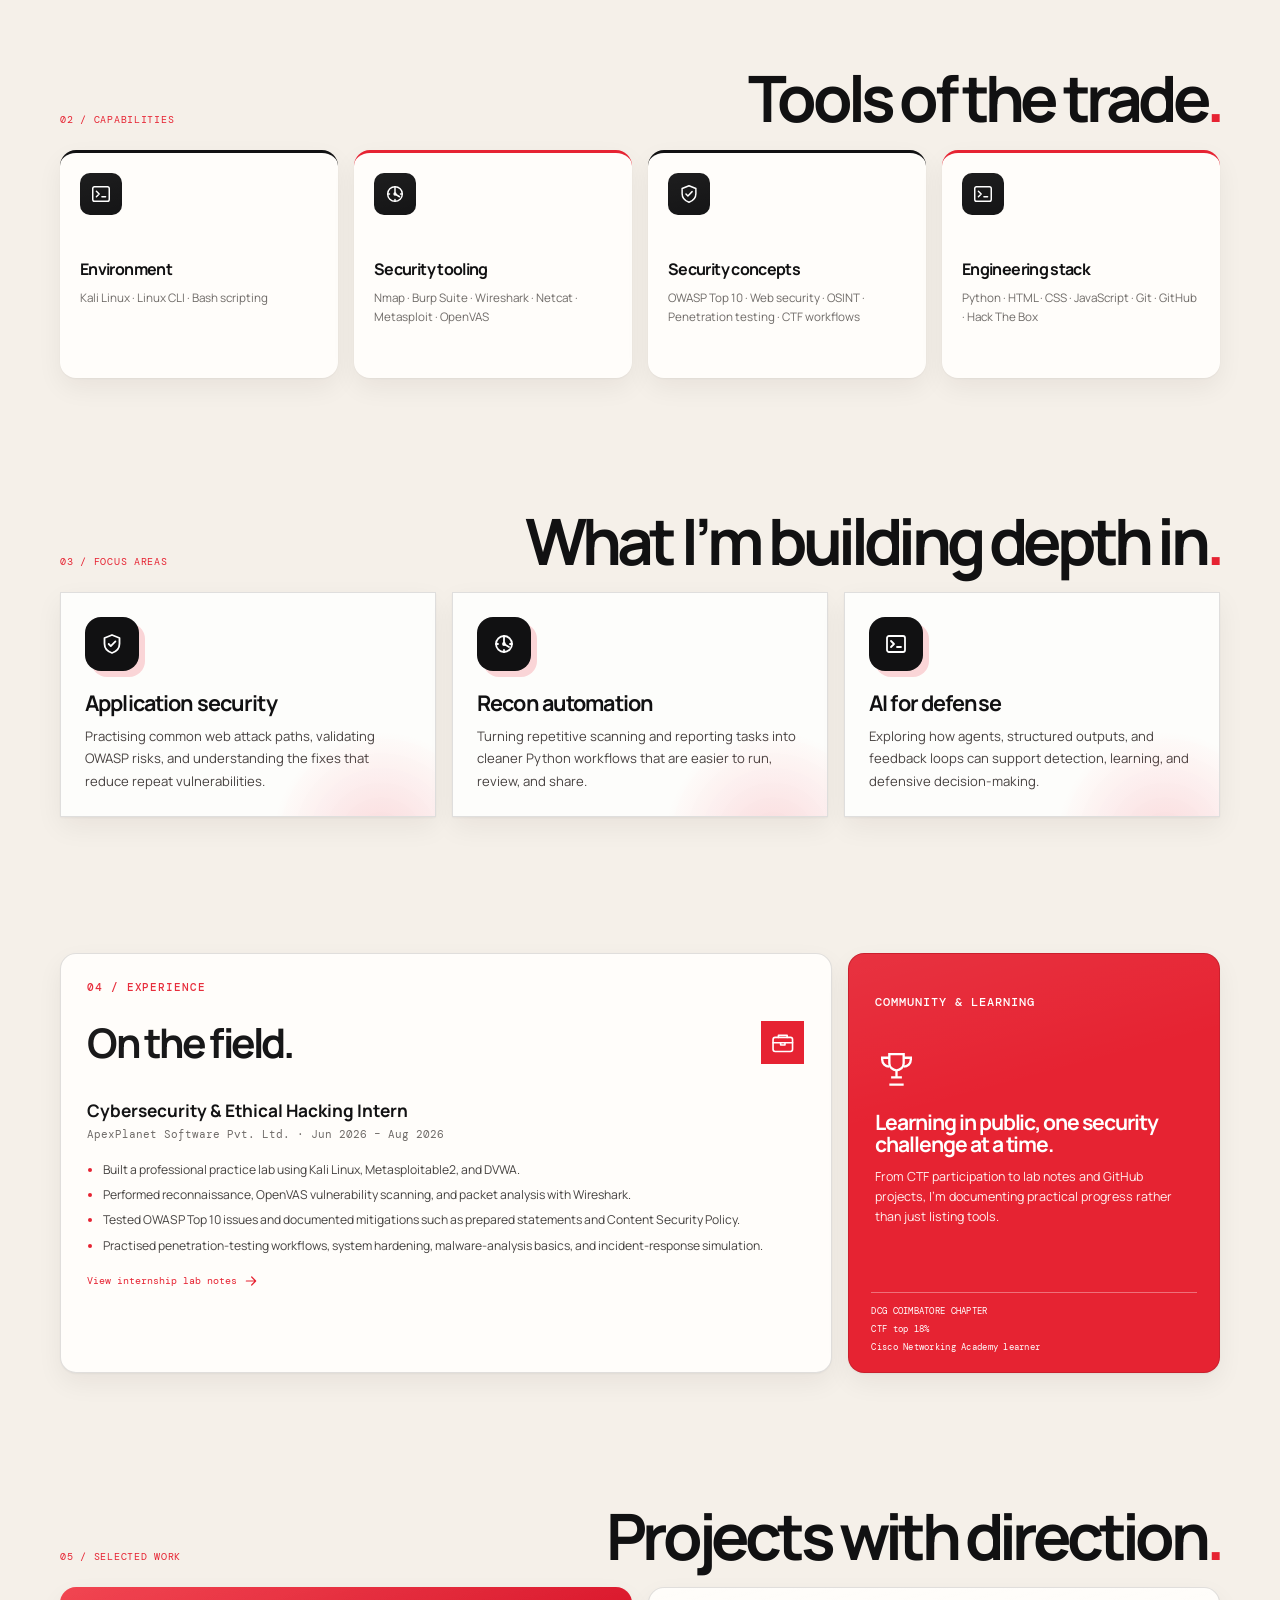
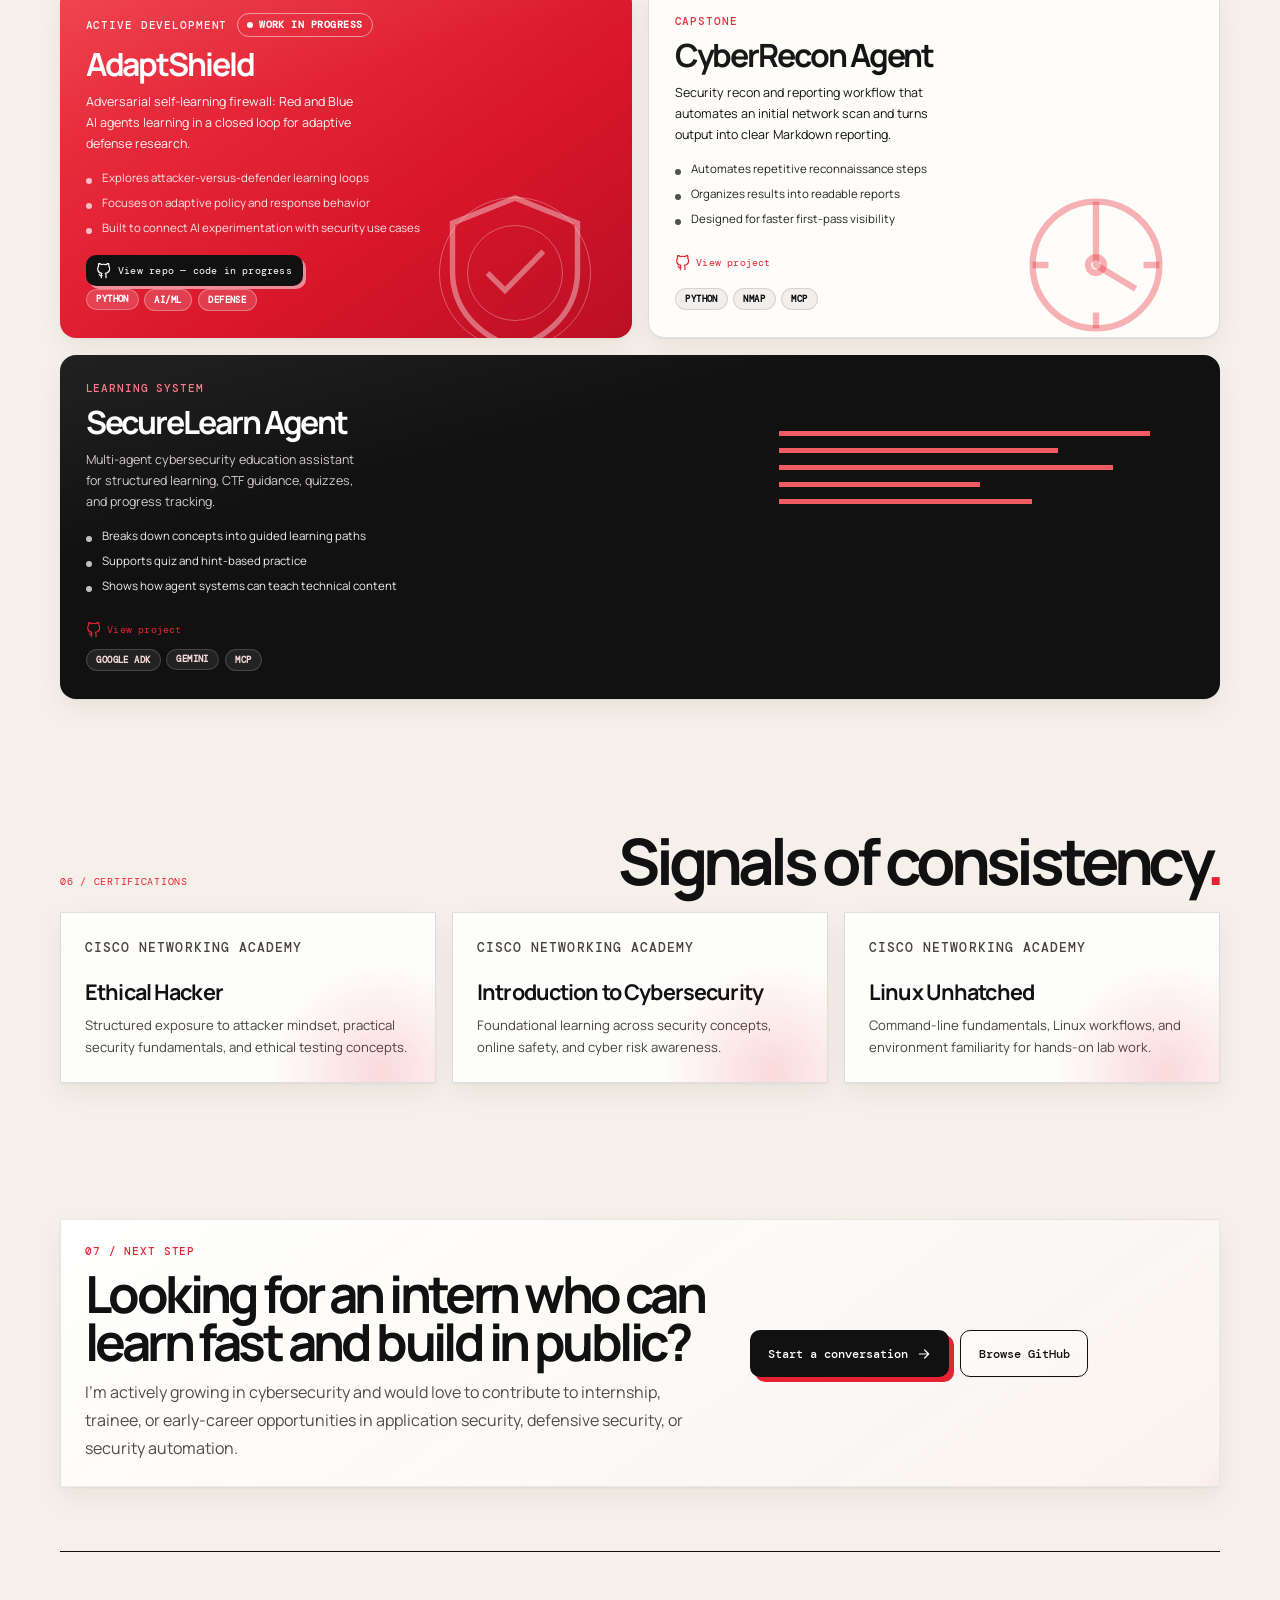
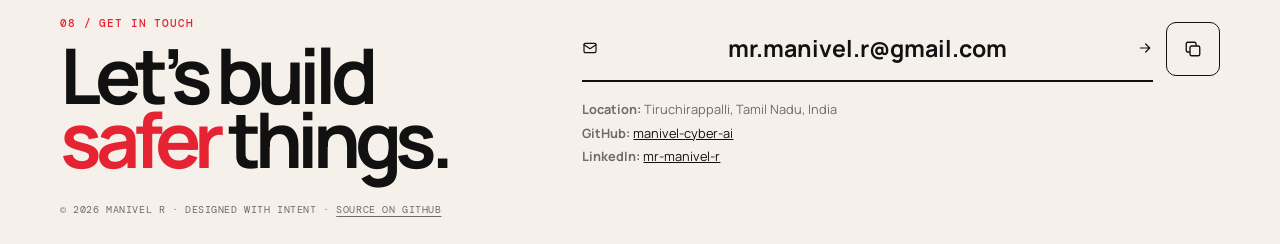
==== commit 9682aeea: "feat:updating the portfolio" ====
--- a/index.html
+++ b/index.html
@@ -3,11 +3,11 @@
   <head>
     <meta charset="UTF-8" />
     <meta name="viewport" content="width=device-width, initial-scale=1.0" />
-    <meta name="description" content="Manivel R — cybersecurity, ethical hacking, and AI/ML portfolio." />
-    <meta name="keywords" content="Manivel R, cybersecurity, ethical hacking, AI, CTF, portfolio" />
+    <meta name="description" content="Manivel R — cybersecurity, ethical hacking, web security, and AI-assisted defense portfolio." />
+    <meta name="keywords" content="Manivel R, cybersecurity, ethical hacking, application security, AI, CTF, portfolio" />
     <meta name="author" content="Manivel R" />
     <meta property="og:title" content="Manivel R | Cybersecurity Portfolio" />
-    <meta property="og:description" content="Cybersecurity-focused AI & ML undergraduate portfolio." />
+    <meta property="og:description" content="Cybersecurity-focused AI & ML undergraduate portfolio with projects, internship work, and security learning in public." />
     <meta property="og:type" content="website" />
     <meta property="og:image" content="profile_pic.jpeg" />
     <meta name="theme-color" content="#e7212d" />
@@ -16,8 +16,32 @@
     <link rel="preconnect" href="https://fonts.gstatic.com" crossorigin />
     <link href="https://fonts.googleapis.com/css2?family=DM+Mono:wght@400;500&family=Manrope:wght@500;600;700;800&display=swap" rel="stylesheet" />
     <link rel="stylesheet" href="styles.css" />
+    <script type="application/ld+json">
+      {
+        "@context": "https://schema.org",
+        "@type": "Person",
+        "name": "Manivel R",
+        "jobTitle": "Cybersecurity Student",
+        "description": "Computer Science (AI & ML) undergraduate focused on ethical hacking, web security, CTFs, and AI-assisted defensive security.",
+        "email": "mailto:mr.manivel.r@gmail.com",
+        "url": "https://manivel-cyber-ai.github.io/",
+        "image": "https://manivel-cyber-ai.github.io/profile_pic.jpeg",
+        "sameAs": [
+          "https://github.com/manivel-cyber-ai",
+          "https://linkedin.com/in/mr-manivel-r"
+        ],
+        "address": {
+          "@type": "PostalAddress",
+          "addressLocality": "Tiruchirappalli",
+          "addressRegion": "Tamil Nadu",
+          "addressCountry": "IN"
+        }
+      }
+    </script>
   </head>
   <body>
+    <a class="skip-link" href="#main-content">Skip to content</a>
+
     <svg class="icon-sprite" aria-hidden="true">
       <symbol id="shield" viewBox="0 0 24 24"><path d="M12 3 4.5 6v5.8c0 4.6 3.1 7.7 7.5 9.2 4.4-1.5 7.5-4.6 7.5-9.2V6L12 3Z"/><path d="m8.7 12 2.1 2.1 4.6-4.7"/></symbol>
       <symbol id="terminal" viewBox="0 0 24 24"><rect x="3" y="4" width="18" height="16" rx="2"/><path d="m7 9 3 3-3 3M13 15h4"/></symbol>
@@ -33,14 +57,20 @@
       <symbol id="menu" viewBox="0 0 24 24"><path d="M4 7h16M4 12h16M4 17h16"/></symbol>
       <symbol id="close" viewBox="0 0 24 24"><path d="m6 6 12 12M18 6 6 18"/></symbol>
     </svg>
+
     <div class="scroll-progress" aria-hidden="true"></div>
     <div class="cursor-glow" aria-hidden="true"></div>
     <div class="noise" aria-hidden="true"></div>
     <div class="background" aria-hidden="true"><canvas class="network-canvas"></canvas><i class="orb orb-one"></i><i class="orb orb-two"></i><i class="orb orb-three"></i></div>
+
     <section class="intro-screen" aria-label="Portfolio introduction">
       <div class="intro-grid" aria-hidden="true"></div>
-      <p class="intro-code">// ACCESS GRANTED · 2026</p>
-      <div class="intro-copy"><p>HELLO, I’M</p><h1>Manivel <em>R.</em></h1><span>CYBERSECURITY · AI/ML · ETHICAL HACKING</span></div>
+      <p class="intro-code">// PORTFOLIO ACCESS · SECURITY · AI · SYSTEMS</p>
+      <div class="intro-copy">
+        <p>HELLO, I’M</p>
+        <h1>Manivel <em>R.</em></h1>
+        <span>CYBERSECURITY · ETHICAL HACKING · AI/ML</span>
+      </div>
       <div class="intro-portrait" aria-hidden="true"><img src="profile_pic.jpeg" alt="" /><i></i><b>MR</b></div>
       <div class="intro-actions"><button class="intro-enter" type="button">Enter <svg><use href="#arrow" /></svg></button><span class="intro-hint">or press <kbd>Enter</kbd> ↵</span></div>
     </section>
@@ -49,7 +79,11 @@
       <nav class="nav" aria-label="Main navigation">
         <a class="brand" href="#top" aria-label="Go to homepage"><span class="brand-mark"><svg viewBox="0 0 40 40" aria-hidden="true" focusable="false"><rect width="40" height="40" rx="10" fill="#111112"/><path d="M9 11.5 20 7l11 4.5v7.8c0 6.5-4.4 11.1-11 13.7-6.6-2.6-11-7.2-11-13.7v-7.8Z" fill="#e62332"/><path d="m13.8 20.2 3.7 3.7 8.4-8.7" fill="none" stroke="#fff" stroke-linecap="round" stroke-linejoin="round" stroke-width="2"/><circle cx="30" cy="10" r="2" fill="#fff"/></svg></span> Manivel R</a>
         <div class="nav-links">
-          <a href="#about">About</a><a href="#skills">Skills</a><a href="#experience">Experience</a><a href="#projects">Projects</a>
+          <a href="#about">About</a>
+          <a href="#skills">Skills</a>
+          <a href="#experience">Experience</a>
+          <a href="#projects">Projects</a>
+          <a href="#contact">Contact</a>
         </div>
         <div class="nav-actions">
           <a class="nav-resume" href="Manivel_R_Portfolio_Resume.html" target="_blank" rel="noreferrer">Resume <svg><use href="#arrow" /></svg></a>
@@ -59,7 +93,11 @@
         </div>
       </nav>
       <div class="mobile-menu" id="mobile-menu">
-        <a href="#about">About</a><a href="#skills">Skills</a><a href="#experience">Experience</a><a href="#projects">Projects</a>
+        <a href="#about">About</a>
+        <a href="#skills">Skills</a>
+        <a href="#experience">Experience</a>
+        <a href="#projects">Projects</a>
+        <a href="#contact">Contact</a>
         <a class="mobile-resume" href="Manivel_R_Portfolio_Resume.html" target="_blank" rel="noreferrer">Resume <svg><use href="#arrow" /></svg></a>
       </div>
     </header>
@@ -67,54 +105,209 @@
 
     <main id="top">
       <section class="hero-stage">
-      <div class="hero-spotlight" aria-hidden="true"></div>
-      <div class="hero page-width">
-        <div class="hero-copy">
-          <p class="eyebrow"><span></span> Cybersecurity portfolio · 2026</p>
-          <h1>Security is<br /><em>built</em> with intent<span class="blink">_</span></h1>
-          <p class="hero-intro">Hi, I’m <strong>Manivel R</strong> — an AI &amp; ML undergraduate exploring ethical hacking, web security, and AI-driven defense.</p>
-          <div class="hero-actions"><a class="button button-dark" href="#projects">See my work <svg><use href="#arrow" /></svg></a><a class="button button-light" href="mailto:mr.manivel.r@gmail.com">Let’s connect</a></div>
-          <div class="social-row"><a href="https://github.com/manivel-cyber-ai" target="_blank" rel="noreferrer"><svg><use href="#github" /></svg> GitHub</a><a href="https://linkedin.com/in/mr-manivel-r" target="_blank" rel="noreferrer"><svg><use href="#linkedin" /></svg> LinkedIn</a><span>TRICHY, INDIA</span></div>
-        </div>
-        <div class="hero-visual" aria-label="Portrait of Manivel R">
-          <div class="hero-stamp">OPEN TO<br />INTERNSHIPS</div>
-          <div class="portrait-frame"><img src="profile_pic.jpeg" alt="Portrait of Manivel R" width="360" height="430" fetchpriority="high" /><span class="portrait-scan"></span><span class="portrait-flash"></span><span class="portrait-ring" aria-hidden="true"></span></div>
-          <div class="hero-orbit orbit-a"></div><div class="hero-orbit orbit-b"></div>
-          <span class="portrait-label label-top">MANIVEL.R / SEC</span><span class="portrait-label label-side">ETHICAL HACKER</span>
-          <p class="visual-tag">01 — DEFEND<br />02 — DETECT<br />03 — LEARN</p>
-        </div>
-      </div>
+        <div class="hero-spotlight" aria-hidden="true"></div>
+        <div class="hero page-width" id="main-content">
+          <div class="hero-copy">
+            <p class="eyebrow"><span></span> Cybersecurity portfolio · student builder · open to internships</p>
+            <h1>I build practical <em>security</em><br />projects for modern systems<span class="blink">_</span></h1>
+            <p class="hero-intro">Hi, I’m <strong>Manivel R</strong> — a Computer Science (AI &amp; ML) undergraduate from Tiruchirappalli focused on ethical hacking, application security, reconnaissance workflows, and AI-assisted defense.</p>
+            <div class="hero-actions">
+              <a class="button button-dark" href="#projects">See my work <svg><use href="#arrow" /></svg></a>
+              <a class="button button-light" href="Manivel_R_Portfolio_Resume.html" target="_blank" rel="noreferrer">View resume</a>
+              <a class="button button-light" href="mailto:mr.manivel.r@gmail.com">Email me</a>
+            </div>
+            <div class="social-row">
+              <a href="https://github.com/manivel-cyber-ai" target="_blank" rel="noreferrer"><svg><use href="#github" /></svg> GitHub</a>
+              <a href="https://linkedin.com/in/mr-manivel-r" target="_blank" rel="noreferrer"><svg><use href="#linkedin" /></svg> LinkedIn</a>
+              <span>TRICHY, INDIA</span>
+            </div>
+            <ul class="hero-proof reveal" aria-label="Key highlights">
+              <li><strong>Top 18%</strong><span>DCG CBE CTF 2026</span></li>
+              <li><strong>3 security projects</strong><span>Built in public on GitHub</span></li>
+              <li><strong>Internship ready</strong><span>Hands-on with labs, scans, and reporting</span></li>
+            </ul>
+          </div>
+          <div class="hero-visual" aria-label="Portrait of Manivel R">
+            <div class="hero-stamp">OPEN TO<br />INTERNSHIPS</div>
+            <div class="portrait-frame"><img src="profile_pic.jpeg" alt="Portrait of Manivel R" width="360" height="430" fetchpriority="high" /><span class="portrait-scan"></span><span class="portrait-flash"></span><span class="portrait-ring" aria-hidden="true"></span></div>
+            <div class="hero-orbit orbit-a"></div><div class="hero-orbit orbit-b"></div>
+            <span class="portrait-label label-top">MANIVEL.R / APPSEC</span><span class="portrait-label label-side">ETHICAL HACKER</span>
+            <p class="visual-tag">01 — DEFEND<br />02 — DETECT<br />03 — LEARN</p>
+          </div>
+        </div>
       </section>
 
       <section class="bento page-width" id="about">
-        <article class="card intro-card reveal"><p class="card-kicker">01 / ABOUT ME</p><div class="icon-box"><svg><use href="#shield" /></svg></div><h2>A curious mind for a connected world.</h2><p>Focused on web application security and ethical hacking, with hands-on practice in Linux, CTFs, and security research.</p><div class="marquee"><span>THINK · TEST · HARDEN · REPEAT · THINK · TEST · HARDEN · REPEAT ·</span></div></article>
-        <article class="card education-card reveal"><p class="card-kicker">EDUCATION</p><h3>B.E. Computer Science Engineering <em>(AI &amp; ML)</em></h3><p>University College of Engineering, BIT Campus, Anna University</p><strong>Expected 2028</strong><div class="corner-mark">EDU<br />// 01</div></article>
-        <article class="card stat-card red reveal"><span>CTF RANK</span><strong>TOP<br /><span class="counter" data-target="18">0</span>%</strong><p>90th of 500+ teams<br />DCG CBE CTF 2026</p><svg class="giant-icon"><use href="#trophy" /></svg></article>
-        <article class="card quote-card reveal"><svg><use href="#terminal" /></svg><p>“Learn the system. Question the surface. Secure what matters.”</p><span>— MANIVEL R</span></article>
+        <article class="card intro-card reveal">
+          <p class="card-kicker">01 / ABOUT ME</p>
+          <div class="icon-box"><svg><use href="#shield" /></svg></div>
+          <h2>A curious builder with a security-first mindset.</h2>
+          <p>I like understanding how systems fail, how attackers think, and how cleaner engineering decisions can reduce risk. My work so far blends hands-on security tooling, web vulnerability practice, and Python-based automation.</p>
+          <div class="marquee"><span>THINK · TEST · HARDEN · AUTOMATE · LEARN · REPEAT · THINK · TEST · HARDEN ·</span></div>
+        </article>
+        <article class="card education-card reveal">
+          <p class="card-kicker">EDUCATION</p>
+          <h3>B.E. Computer Science Engineering <em>(AI &amp; ML)</em></h3>
+          <p>University College of Engineering, BIT Campus, Anna University</p>
+          <strong>Expected 2028</strong>
+          <div class="corner-mark">EDU<br />// 01</div>
+        </article>
+        <article class="card stat-card red reveal"><span>CTF RESULT</span><strong>TOP<br /><span class="counter" data-target="18">0</span>%</strong><p>Ranked 90th of 500+ teams<br />DCG CBE CTF 2026</p><svg class="giant-icon"><use href="#trophy" /></svg></article>
+        <article class="card quote-card reveal"><svg><use href="#terminal" /></svg><p>“Learn the system. Question assumptions. Build defenses that hold up under pressure.”</p><span>— MANIVEL R</span></article>
       </section>
 
       <section class="section-heading page-width" id="skills"><p>02 / CAPABILITIES</p><h2>Tools of the trade<span>.</span></h2></section>
       <section class="skill-grid page-width">
         <article class="skill-card reveal"><div class="skill-icon"><svg><use href="#terminal" /></svg></div><h3>Environment</h3><p>Kali Linux · Linux CLI · Bash scripting</p></article>
-        <article class="skill-card reveal"><div class="skill-icon"><svg><use href="#radar" /></svg></div><h3>Security</h3><p>Nmap · Burp Suite · Wireshark · Netcat · Metasploit · OpenVAS</p></article>
-        <article class="skill-card reveal"><div class="skill-icon"><svg><use href="#shield" /></svg></div><h3>Methodology</h3><p>OWASP Top 10 · Web security · OSINT · Penetration testing · CTFs</p></article>
-        <article class="skill-card reveal"><div class="skill-icon"><svg><use href="#terminal" /></svg></div><h3>Build &amp; Practice</h3><p>Python · HTML · CSS · JavaScript · Git · GitHub · Hack The Box</p></article>
+        <article class="skill-card reveal"><div class="skill-icon"><svg><use href="#radar" /></svg></div><h3>Security tooling</h3><p>Nmap · Burp Suite · Wireshark · Netcat · Metasploit · OpenVAS</p></article>
+        <article class="skill-card reveal"><div class="skill-icon"><svg><use href="#shield" /></svg></div><h3>Security concepts</h3><p>OWASP Top 10 · Web security · OSINT · Penetration testing · CTF workflows</p></article>
+        <article class="skill-card reveal"><div class="skill-icon"><svg><use href="#terminal" /></svg></div><h3>Engineering stack</h3><p>Python · HTML · CSS · JavaScript · Git · GitHub · Hack The Box</p></article>
+      </section>
+
+      <section class="section-heading page-width"><p>03 / FOCUS AREAS</p><h2>What I’m building depth in<span>.</span></h2></section>
+      <section class="focus-grid page-width">
+        <article class="focus-card reveal">
+          <div class="focus-icon"><svg><use href="#shield" /></svg></div>
+          <h3>Application security</h3>
+          <p>Practising common web attack paths, validating OWASP risks, and understanding the fixes that reduce repeat vulnerabilities.</p>
+        </article>
+        <article class="focus-card reveal">
+          <div class="focus-icon"><svg><use href="#radar" /></svg></div>
+          <h3>Recon automation</h3>
+          <p>Turning repetitive scanning and reporting tasks into cleaner Python workflows that are easier to run, review, and share.</p>
+        </article>
+        <article class="focus-card reveal">
+          <div class="focus-icon"><svg><use href="#terminal" /></svg></div>
+          <h3>AI for defense</h3>
+          <p>Exploring how agents, structured outputs, and feedback loops can support detection, learning, and defensive decision-making.</p>
+        </article>
       </section>
 
       <section class="bento bento-lower page-width">
-        <article class="card experience-card reveal" id="experience"><p class="card-kicker">03 / EXPERIENCE</p><div class="title-row"><h2>On the field.</h2><svg><use href="#briefcase" /></svg></div><h3>Cybersecurity &amp; Ethical Hacking Intern</h3><p class="meta">ApexPlanet Software Pvt. Ltd. · Jun 2026 – Aug 2026</p><ul><li>Built a professional hacking lab with Kali Linux, Metasploitable2, and DVWA.</li><li>Performed reconnaissance, OpenVAS vulnerability scanning, and Wireshark packet analysis.</li><li>Tested OWASP Top 10 risks and applied mitigations including prepared statements and CSP.</li><li>Practised penetration testing, system hardening, malware-analysis basics, and incident response.</li></ul><a class="experience-link" href="https://github.com/manivel-cyber-ai/apexplanet-cybersecurity-internship" target="_blank" rel="noreferrer">View internship lab notes <svg><use href="#arrow" /></svg></a></article>
-        <article class="card community-card reveal"><p class="card-kicker">COMMUNITY</p><svg><use href="#trophy" /></svg><h3>DCG Coimbatore Chapter Meetup 2026</h3><p>Connected with cybersecurity practitioners and attended community-led security sessions.</p><div class="cert-lines"><span>CISCO NETWORKING ACADEMY</span><b>Ethical Hacker</b><b>Introduction to Cybersecurity</b></div></article>
-      </section>
-
-      <section class="section-heading page-width" id="projects"><p>04 / SELECTED WORK</p><h2>Ideas under pressure<span>.</span></h2></section>
+        <article class="card experience-card reveal" id="experience">
+          <p class="card-kicker">04 / EXPERIENCE</p>
+          <div class="title-row"><h2>On the field.</h2><svg><use href="#briefcase" /></svg></div>
+          <h3>Cybersecurity &amp; Ethical Hacking Intern</h3>
+          <p class="meta">ApexPlanet Software Pvt. Ltd. · Jun 2026 – Aug 2026</p>
+          <ul>
+            <li>Built a professional practice lab using Kali Linux, Metasploitable2, and DVWA.</li>
+            <li>Performed reconnaissance, OpenVAS vulnerability scanning, and packet analysis with Wireshark.</li>
+            <li>Tested OWASP Top 10 issues and documented mitigations such as prepared statements and Content Security Policy.</li>
+            <li>Practised penetration-testing workflows, system hardening, malware-analysis basics, and incident-response simulation.</li>
+          </ul>
+          <a class="experience-link" href="https://github.com/manivel-cyber-ai/apexplanet-cybersecurity-internship" target="_blank" rel="noreferrer">View internship lab notes <svg><use href="#arrow" /></svg></a>
+        </article>
+        <article class="card community-card reveal">
+          <p class="card-kicker">COMMUNITY &amp; LEARNING</p>
+          <svg><use href="#trophy" /></svg>
+          <h3>Learning in public, one security challenge at a time.</h3>
+          <p>From CTF participation to lab notes and GitHub projects, I’m documenting practical progress rather than just listing tools.</p>
+          <div class="cert-lines"><span>DCG COIMBATORE CHAPTER</span><b>CTF top 18%</b><b>Cisco Networking Academy learner</b></div>
+        </article>
+      </section>
+
+      <section class="section-heading page-width" id="projects"><p>05 / SELECTED WORK</p><h2>Projects with direction<span>.</span></h2></section>
       <section class="projects page-width">
-        <article class="project-card project-red reveal"><div><div class="kicker-row"><p class="card-kicker">ACTIVE DEVELOPMENT</p><span class="status-pill"><i></i>Work in progress</span></div><h3>AdaptShield</h3><p>Adversarial self-learning firewall: Red and Blue AI agents learning in a closed loop for adaptive defense.</p><a class="repo-link" href="https://github.com/manivel-cyber-ai/AdaptShield" target="_blank" rel="noreferrer"><svg><use href="#github" /></svg>View repo — code in progress</a></div><div class="project-art shield-art"><svg><use href="#shield" /></svg><i></i><i></i></div><span class="project-stack"><span class="tech-chip">PYTHON</span><span class="tech-chip">AI/ML</span></span></article>
-        <article class="project-card project-light reveal"><div><p class="card-kicker">CAPSTONE</p><h3>CyberRecon Agent</h3><p>Security recon and reporting workflow that automates an initial network scan and produces clear Markdown reports.</p><a class="repo-link" href="https://github.com/manivel-cyber-ai/cyberrecon-agent" target="_blank" rel="noreferrer"><svg><use href="#github" /></svg>View project</a></div><div class="project-art radar-art"><svg><use href="#radar" /></svg></div><span class="project-stack"><span class="tech-chip">PYTHON</span><span class="tech-chip">NMAP</span><span class="tech-chip">MCP</span></span></article>
-        <article class="project-card project-dark reveal"><div><p class="card-kicker">LEARNING SYSTEM</p><h3>SecureLearn Agent</h3><p>Multi-agent cybersecurity education assistant for structured learning, CTF guidance, quizzes, and progress tracking.</p><a class="repo-link" href="https://github.com/manivel-cyber-ai/SecureLearnAgent" target="_blank" rel="noreferrer"><svg><use href="#github" /></svg>View project</a></div><div class="code-lines" aria-hidden="true"><i></i><i></i><i></i><i></i><i></i></div><span class="project-stack"><span class="tech-chip">GOOGLE ADK</span><span class="tech-chip">GEMINI</span><span class="tech-chip">MCP</span></span></article>
-      </section>
-
-      <footer class="footer page-width" id="contact"><div><p class="card-kicker">05 / GET IN TOUCH</p><h2>Let’s build<br /><em>safer</em> things.</h2></div><div class="contact-row"><a class="contact-email" href="mailto:mr.manivel.r@gmail.com"><svg><use href="#mail" /></svg><span>mr.manivel.r@gmail.com</span><svg><use href="#arrow" /></svg></a><button class="copy-email-btn" type="button" data-email="mr.manivel.r@gmail.com" aria-label="Copy email address"><svg class="icon-copy"><use href="#copy" /></svg><svg class="icon-check"><use href="#check" /></svg></button></div><p class="footer-note">© 2026 MANIVEL R · DESIGNED WITH INTENT · <a href="https://github.com/manivel-cyber-ai/manivel-cyber-ai.github.io" target="_blank" rel="noreferrer">SOURCE ON GITHUB</a></p></footer>
+        <article class="project-card project-red reveal">
+          <div>
+            <div class="kicker-row"><p class="card-kicker">ACTIVE DEVELOPMENT</p><span class="status-pill"><i></i>Work in progress</span></div>
+            <h3>AdaptShield</h3>
+            <p>Adversarial self-learning firewall: Red and Blue AI agents learning in a closed loop for adaptive defense research.</p>
+            <ul class="project-points">
+              <li>Explores attacker-versus-defender learning loops</li>
+              <li>Focuses on adaptive policy and response behavior</li>
+              <li>Built to connect AI experimentation with security use cases</li>
+            </ul>
+            <a class="repo-link" href="https://github.com/manivel-cyber-ai/AdaptShield" target="_blank" rel="noreferrer"><svg><use href="#github" /></svg>View repo — code in progress</a>
+          </div>
+          <div class="project-art shield-art"><svg><use href="#shield" /></svg><i></i><i></i></div>
+          <span class="project-stack"><span class="tech-chip">PYTHON</span><span class="tech-chip">AI/ML</span><span class="tech-chip">DEFENSE</span></span>
+        </article>
+
+        <article class="project-card project-light reveal">
+          <div>
+            <p class="card-kicker">CAPSTONE</p>
+            <h3>CyberRecon Agent</h3>
+            <p>Security recon and reporting workflow that automates an initial network scan and turns output into clear Markdown reporting.</p>
+            <ul class="project-points">
+              <li>Automates repetitive reconnaissance steps</li>
+              <li>Organizes results into readable reports</li>
+              <li>Designed for faster first-pass visibility</li>
+            </ul>
+            <a class="repo-link" href="https://github.com/manivel-cyber-ai/cyberrecon-agent" target="_blank" rel="noreferrer"><svg><use href="#github" /></svg>View project</a>
+          </div>
+          <div class="project-art radar-art"><svg><use href="#radar" /></svg></div>
+          <span class="project-stack"><span class="tech-chip">PYTHON</span><span class="tech-chip">NMAP</span><span class="tech-chip">MCP</span></span>
+        </article>
+
+        <article class="project-card project-dark reveal">
+          <div>
+            <p class="card-kicker">LEARNING SYSTEM</p>
+            <h3>SecureLearn Agent</h3>
+            <p>Multi-agent cybersecurity education assistant for structured learning, CTF guidance, quizzes, and progress tracking.</p>
+            <ul class="project-points">
+              <li>Breaks down concepts into guided learning paths</li>
+              <li>Supports quiz and hint-based practice</li>
+              <li>Shows how agent systems can teach technical content</li>
+            </ul>
+            <a class="repo-link" href="https://github.com/manivel-cyber-ai/SecureLearnAgent" target="_blank" rel="noreferrer"><svg><use href="#github" /></svg>View project</a>
+          </div>
+          <div class="code-lines" aria-hidden="true"><i></i><i></i><i></i><i></i><i></i></div>
+          <span class="project-stack"><span class="tech-chip">GOOGLE ADK</span><span class="tech-chip">GEMINI</span><span class="tech-chip">MCP</span></span>
+        </article>
+      </section>
+
+      <section class="section-heading page-width"><p>06 / CERTIFICATIONS</p><h2>Signals of consistency<span>.</span></h2></section>
+      <section class="cert-grid page-width">
+        <article class="cert-card reveal">
+          <p class="card-kicker">CISCO NETWORKING ACADEMY</p>
+          <h3>Ethical Hacker</h3>
+          <p>Structured exposure to attacker mindset, practical security fundamentals, and ethical testing concepts.</p>
+        </article>
+        <article class="cert-card reveal">
+          <p class="card-kicker">CISCO NETWORKING ACADEMY</p>
+          <h3>Introduction to Cybersecurity</h3>
+          <p>Foundational learning across security concepts, online safety, and cyber risk awareness.</p>
+        </article>
+        <article class="cert-card reveal">
+          <p class="card-kicker">CISCO NETWORKING ACADEMY</p>
+          <h3>Linux Unhatched</h3>
+          <p>Command-line fundamentals, Linux workflows, and environment familiarity for hands-on lab work.</p>
+        </article>
+      </section>
+
+      <section class="cta-band page-width reveal" aria-labelledby="cta-title">
+        <div>
+          <p class="card-kicker">07 / NEXT STEP</p>
+          <h2 id="cta-title">Looking for an intern who can learn fast and build in public?</h2>
+          <p>I’m actively growing in cybersecurity and would love to contribute to internship, trainee, or early-career opportunities in application security, defensive security, or security automation.</p>
+        </div>
+        <div class="cta-actions">
+          <a class="button button-dark" href="mailto:mr.manivel.r@gmail.com">Start a conversation <svg><use href="#arrow" /></svg></a>
+          <a class="button button-light" href="https://github.com/manivel-cyber-ai" target="_blank" rel="noreferrer">Browse GitHub</a>
+        </div>
+      </section>
+
+      <footer class="footer page-width" id="contact">
+        <div>
+          <p class="card-kicker">08 / GET IN TOUCH</p>
+          <h2>Let’s build<br /><em>safer</em> things.</h2>
+        </div>
+        <div>
+          <div class="contact-row">
+            <a class="contact-email" href="mailto:mr.manivel.r@gmail.com"><svg><use href="#mail" /></svg><span>mr.manivel.r@gmail.com</span><svg><use href="#arrow" /></svg></a>
+            <button class="copy-email-btn" type="button" data-email="mr.manivel.r@gmail.com" aria-label="Copy email address"><svg class="icon-copy"><use href="#copy" /></svg><svg class="icon-check"><use href="#check" /></svg></button>
+          </div>
+          <div class="footer-meta reveal">
+            <p><strong>Location:</strong> Tiruchirappalli, Tamil Nadu, India</p>
+            <p><strong>GitHub:</strong> <a href="https://github.com/manivel-cyber-ai" target="_blank" rel="noreferrer">manivel-cyber-ai</a></p>
+            <p><strong>LinkedIn:</strong> <a href="https://linkedin.com/in/mr-manivel-r" target="_blank" rel="noreferrer">mr-manivel-r</a></p>
+          </div>
+        </div>
+        <p class="footer-note">© <span data-year></span> MANIVEL R · DESIGNED WITH INTENT · <a href="https://github.com/manivel-cyber-ai/manivel-cyber-ai.github.io" target="_blank" rel="noreferrer">SOURCE ON GITHUB</a></p>
+      </footer>
     </main>
+
     <div class="toast" role="status" aria-live="polite"></div>
     <script src="script.js"></script>
   </body>
--- a/styles.css
+++ b/styles.css
@@ -728,3 +728,49 @@
 #about,#skills,#experience,#projects{scroll-margin-top:96px}
 .hero-stage + #about{margin-top:clamp(2.6rem,6vw,5.5rem)}
 @media(min-width:901px){.quote-card{grid-column:span 2}}
+
+/* ===== Portfolio improvement patch ===== */
+.skip-link{position:fixed;left:1rem;top:1rem;z-index:200;padding:.8rem 1rem;background:var(--ink);color:#fff;text-decoration:none;font:600 .72rem var(--mono);transform:translateY(-180%);transition:transform .25s ease}
+.skip-link:focus{transform:translateY(0)}
+
+.hero-proof{display:grid;grid-template-columns:repeat(3,minmax(0,1fr));gap:.85rem;list-style:none;padding:0;margin:1.4rem 0 0}
+.hero-proof li{padding:.95rem 1rem;border:1px solid rgba(255,255,255,.22);background:linear-gradient(145deg,rgba(255,255,255,.16),rgba(255,255,255,.06));box-shadow:inset 0 1px 0 rgba(255,255,255,.2);backdrop-filter:blur(10px)}
+.hero-proof li::before{display:none}
+.hero-proof strong{display:block;color:#fff;font-size:1rem;letter-spacing:-.03em}
+.hero-proof span{display:block;margin-top:.3rem;color:#ffe5e6;font-size:.72rem;line-height:1.5}
+
+.focus-grid,.cert-grid{display:grid;grid-template-columns:repeat(3,1fr);gap:1rem;margin-bottom:8.5rem}
+.focus-card,.cert-card,.cta-band{position:relative;overflow:hidden;padding:1.5rem;border:1px solid var(--line);background:rgba(255,255,255,.82);box-shadow:var(--shadow-soft)}
+.focus-card::before,.cert-card::before,.cta-band::before{content:"";position:absolute;inset:auto -15% -60% auto;width:220px;height:220px;border-radius:50%;background:radial-gradient(circle,rgba(230,35,50,.16),rgba(230,35,50,0) 70%);pointer-events:none}
+.focus-icon{display:grid;place-items:center;width:54px;height:54px;border-radius:16px;background:#111112;color:#fff;box-shadow:6px 6px 0 rgba(230,35,50,.18)}
+.focus-icon svg{width:24px;height:24px;fill:none;stroke:currentColor;stroke-width:1.8;stroke-linecap:round;stroke-linejoin:round}
+.focus-card h3,.cert-card h3{margin:1.05rem 0 .5rem;font-size:1.35rem;letter-spacing:-.04em}
+.focus-card p,.cert-card p{margin:0;color:#474240;font-size:.82rem;line-height:1.7}
+
+.project-points{margin:.95rem 0 0;padding:0;list-style:none;display:grid;gap:.45rem}
+.project-points li{position:relative;padding-left:1rem;color:inherit;font-size:.72rem;line-height:1.55;opacity:.92}
+.project-points li::before{content:"";position:absolute;left:0;top:.55rem;width:6px;height:6px;border-radius:50%;background:currentColor;opacity:.8}
+.project-red .project-points li{color:#fff5f5}
+.project-light .project-points li,.project-dark .project-points li{color:inherit}
+
+.cta-band{display:grid;grid-template-columns:1.3fr .9fr;gap:1.4rem;align-items:center;margin-bottom:4rem;background:linear-gradient(145deg,rgba(255,255,255,.96),rgba(249,244,239,.92));border:1px solid rgba(17,17,18,.08)}
+.cta-band h2{margin:.7rem 0 .8rem;font-size:clamp(2rem,4vw,3.6rem);line-height:.94;letter-spacing:-.07em}
+.cta-band p:not(.card-kicker){max-width:62ch;color:#514c49;line-height:1.75}
+.cta-actions{display:flex;flex-wrap:wrap;gap:.7rem;justify-content:flex-start}
+
+.footer-meta{display:grid;gap:.35rem;margin-top:1.1rem;color:var(--grey)}
+.footer-meta p{margin:0;font-size:.8rem}
+.footer-meta a{color:var(--ink)}
+.footer-meta a:hover{color:var(--red)}
+
+.nav-links a:last-child,.mobile-menu a:nth-last-child(2){display:inline-flex}
+
+@media(max-width:900px){
+  .hero-proof,.focus-grid,.cert-grid,.cta-band{grid-template-columns:1fr}
+  .focus-grid,.cert-grid{margin-bottom:5rem}
+}
+
+@media(max-width:620px){
+  .hero-proof li{padding:.9rem}
+  .focus-card,.cert-card,.cta-band{padding:1.2rem}
+}
